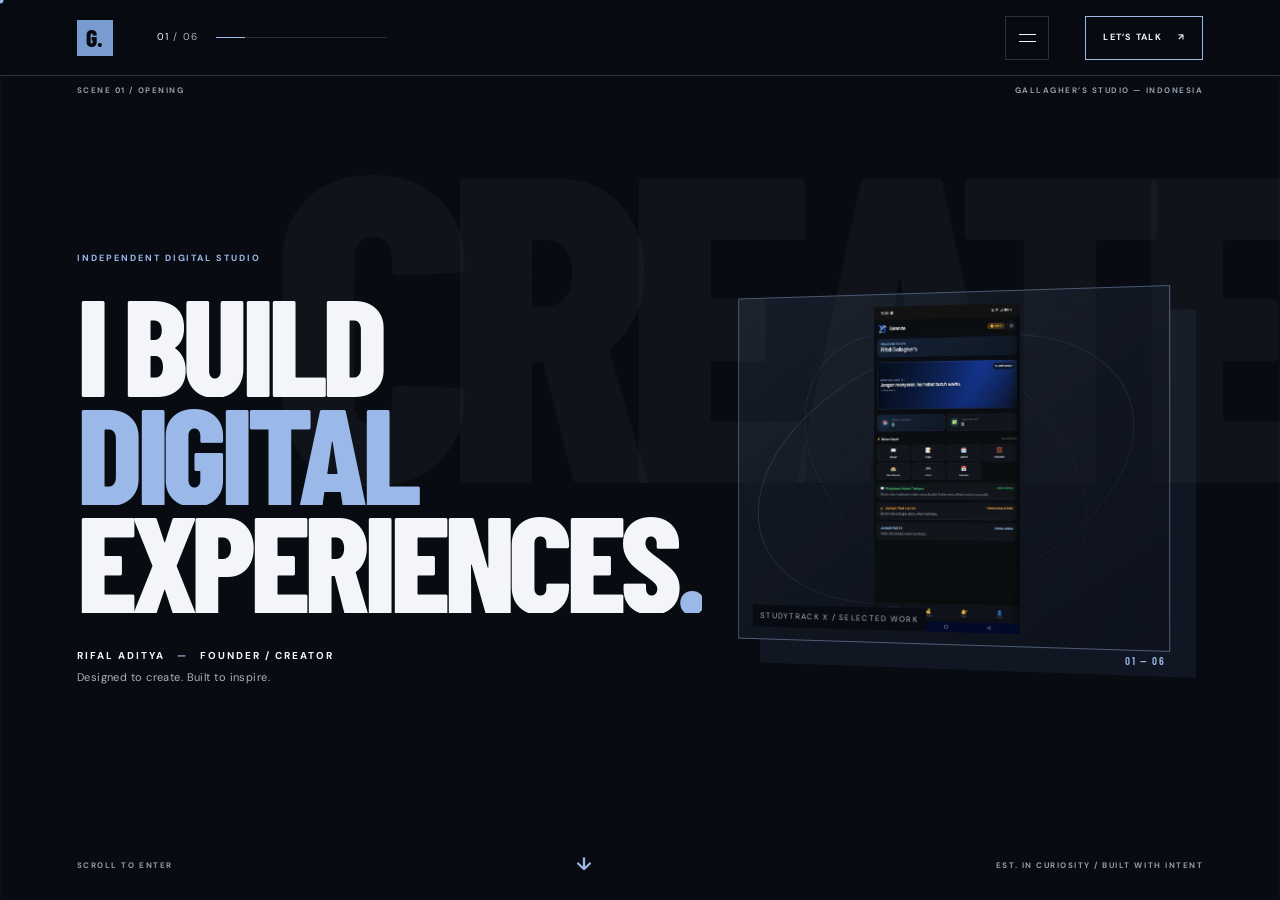
==== index.html @ 70938b60 "Bust stale browser cache for cinematic assets" ====
<!doctype html>
<html lang="en">
<head>
<meta charset="utf-8"><meta name="viewport" content="width=device-width,initial-scale=1,viewport-fit=cover"><meta name="theme-color" content="#080b12">
<title>Gallagher's Studio — A Cinematic Digital Portfolio</title>
<meta name="description" content="A cinematic portfolio by Rifal Aditya. Explore StudyTrack X, digital product design, web experiences and front-end development.">
<link rel="canonical" href="https://rifaladitya289.github.io/Gallagher-s-Studio/">
<meta property="og:type" content="website"><meta property="og:site_name" content="Gallagher's Studio"><meta property="og:title" content="Gallagher's Studio — A Cinematic Digital Portfolio"><meta property="og:description" content="A cinematic portfolio by Rifal Aditya. Explore StudyTrack X and digital experiences."><meta property="og:url" content="https://rifaladitya289.github.io/Gallagher-s-Studio/"><meta property="og:image" content="https://rifaladitya289.github.io/Gallagher-s-Studio/assets/images/stx-home-opt.jpg">
<meta name="twitter:card" content="summary_large_image"><meta name="twitter:title" content="Gallagher's Studio"><meta name="twitter:description" content="A cinematic portfolio by Rifal Aditya.">
<link rel="icon" href="assets/favicon.svg" type="image/svg+xml">
<link rel="preconnect" href="https://fonts.googleapis.com"><link rel="preconnect" href="https://fonts.gstatic.com" crossorigin>
<link href="https://fonts.googleapis.com/css2?family=Barlow+Condensed:wght@500;600;700;800&family=DM+Sans:wght@400;500;600;700&display=swap" rel="stylesheet">
<link rel="stylesheet" href="style.css?v=cinematic-20261112"><script src="script.js?v=cinematic-20261112" defer></script>
<script type="application/ld+json">{"@context":"https://schema.org","@type":"Organization","name":"Gallagher's Studio","url":"https://rifaladitya289.github.io/Gallagher-s-Studio/","founder":{"@type":"Person","name":"Rifal Aditya","address":{"@type":"PostalAddress","addressCountry":"ID"}}}</script>
</head>
<body>
<a class="skip-link" href="#scene-01">Skip cinematic intro</a>
<div class="film-loader" aria-live="polite" aria-label="Loading experience"><span class="loader-brand">G.</span><span class="loader-count" data-loader-count>00</span><span class="loader-label">PREPARING THE EXPERIENCE</span><span class="loader-track"><i data-loader-bar></i></span></div>
<header class="film-hud" aria-label="Experience controls">
<a class="hud-mark" href="#scene-01" aria-label="Gallagher's Studio — opening scene">G.</a>
<div class="hud-progress" aria-label="Scene progress"><span data-scene-count>01 <i>/ 06</i></span><span class="progress-rail"><i data-progress></i></span></div>
<button class="hud-menu" type="button" aria-expanded="false" aria-controls="scene-index" aria-label="Open scene index"><span></span><span></span></button>
<a class="hud-talk" href="#scene-06">LET’S TALK <span>↗</span></a>
</header>
<aside class="scene-index" id="scene-index" aria-hidden="true">
<div class="index-top"><span>GALLAGHER’S STUDIO / INDEX</span><button type="button" class="index-close" aria-label="Close scene index">CLOSE ×</button></div>
<nav aria-label="Scene index">
<a href="#scene-01"><span>01</span> OPENING <i>↗</i></a>
<a href="#scene-02"><span>02</span> THE WORK <i>↗</i></a>
<a href="#scene-03"><span>03</span> THE PROCESS <i>↗</i></a>
<a href="#scene-04"><span>04</span> THE PHILOSOPHY <i>↗</i></a>
<a href="#scene-05"><span>05</span> THE JOURNEY <i>↗</i></a>
<a href="#scene-06"><span>06</span> FINAL SCENE <i>↗</i></a>
</nav>
<div class="index-bottom"><a href="projects.html">PROJECT ARCHIVE ↗</a><a href="about.html">ABOUT THE CREATOR ↗</a><a href="services.html">SERVICES ↗</a><a href="studytrack.html">STUDYTRACK CASE STUDY ↗</a></div>
</aside>
<main id="main" class="cinema">
<section class="scene scene-opening is-active" id="scene-01" data-scene="01" aria-labelledby="opening-title">
<div class="scene-backdrop-word" aria-hidden="true">CREATE</div>
<div class="scene-meta"><span>SCENE 01 / OPENING</span><span>GALLAGHER’S STUDIO — INDONESIA</span></div>
<div class="opening-layout">
<div class="opening-copy">
<p class="scene-kicker" data-reveal>INDEPENDENT DIGITAL STUDIO</p>
<h1 class="film-title" id="opening-title"><span>I BUILD</span><span class="accent-line">DIGITAL</span><span>EXPERIENCES<span class="title-period">.</span></span></h1>
<p class="opening-subtitle" data-reveal>RIFAL ADITYA <i>—</i> FOUNDER / CREATOR</p>
<p class="opening-tagline" data-reveal>Designed to create. Built to inspire.</p>
</div>
<div class="opening-object" data-tilt>
<div class="object-orbit orbit-one"></div><div class="object-orbit orbit-two"></div>
<div class="object-frame"><img src="assets/images/stx-home-opt.jpg" alt="StudyTrack X dashboard interface preview" fetchpriority="high" width="1200" height="800"><span class="object-caption">STUDYTRACK X / SELECTED WORK</span></div>
<span class="object-index">01 — 06</span>
</div>
</div>
<div class="scene-bottom"><span>SCROLL TO ENTER</span><span class="scroll-cue">↓</span><span>EST. IN CURIOSITY / BUILT WITH INTENT</span></div>
</section>
<section class="scene scene-work" id="scene-02" data-scene="02" aria-labelledby="work-title">
<div class="poster-backdrop" aria-hidden="true">STX</div>
<div class="scene-meta"><span>SCENE 02 / THE WORK</span><span>FEATURED PROJECT / 001</span></div>
<div class="poster-layout">
<div class="poster-copy">
<p class="scene-kicker">A DIGITAL PRODUCT BY RIFAL ADITYA</p>
<h2 class="poster-title display" id="work-title">STUDYTRACK<span>X.</span></h2>
<div class="poster-details"><span>PROJECT FILE / 2026</span><span>EDTECH</span><span>WEB APP</span><span>STUDENT TOOLS</span></div>
<p class="poster-description">A student-focused web platform that brings learning tools and everyday school activities into one place.</p>
<a class="poster-cta magnetic" href="https://rifaladitya289.github.io/studytrack.v26.00/" target="_blank" rel="noopener noreferrer" data-cursor="VIEW">WATCH THE LIVE PROJECT <span>↗</span></a>
<a class="poster-secondary" href="studytrack.html">READ THE CASE STUDY ↗</a>
</div>
<div class="poster-art" data-tilt>
<div class="poster-orbit"></div><img src="assets/images/stx-profile-opt.jpg" alt="StudyTrack X student profile interface" loading="lazy" width="1200" height="800"><img class="poster-art-inset" src="assets/images/stx-wallet-opt.jpg" alt="StudyTrack X Student Wallet interface" loading="lazy" width="1200" height="800"><span class="poster-stamp">ONE<br>REAL<br>PRODUCT</span>
</div>
</div>
<div class="scene-bottom"><span>01 / SELECTED WORK</span><span>MORE WORK COMING WHEN IT’S READY</span></div>
</section>
<section class="scene scene-process" id="scene-03" data-scene="03" aria-labelledby="process-title">
<div class="scene-meta"><span>SCENE 03 / THE PROCESS</span><span>FROM IDEA TO LIVE</span></div>
<div class="process-heading"><p class="scene-kicker">A SIMPLE CREATIVE SEQUENCE</p><h2 class="display" id="process-title">FROM THOUGHT<span>TO THING.</span></h2><p>Five connected stages. One clear intention: make the useful feel effortless.</p></div>
<div class="filmstrip-wrap">
<div class="filmstrip" data-filmstrip data-cursor="DRAG" tabindex="0" aria-label="Horizontally scrollable creative process">
<article class="film-frame"><span class="frame-number">01 / THE SPARK</span><div class="frame-visual idea-visual"><span>?</span><i></i></div><h3>IDEA</h3><p>Find the problem worth solving.</p></article>
<article class="film-frame"><span class="frame-number">02 / FIRST FORM</span><div class="frame-visual sketch-visual"><span></span><span></span><span></span></div><h3>SKETCH</h3><p>Give the idea a clear structure.</p></article>
<article class="film-frame"><span class="frame-number">03 / THE FEEL</span><div class="frame-visual design-visual"><i></i><i></i><i></i></div><h3>DESIGN</h3><p>Shape the experience and its details.</p></article>
<article class="film-frame"><span class="frame-number">04 / THE BUILD</span><div class="frame-visual code-visual"><span>&lt;/&gt;</span><i></i><i></i></div><h3>CODE</h3><p>Turn the design into an interaction.</p></article>
<article class="film-frame"><span class="frame-number">05 / RELEASE</span><div class="frame-visual live-visual"><span>LIVE</span><i></i></div><h3>LIVE</h3><p>Publish, review and keep improving.</p></article>
</div>
</div>
<div class="scene-bottom"><span>DRAG / SWIPE TO EXPLORE</span><span>IDEA → SKETCH → DESIGN → CODE → LIVE</span></div>
</section>
<section class="scene scene-philosophy" id="scene-04" data-scene="04" aria-labelledby="philosophy-title">
<div class="scene-meta"><span>SCENE 04 / THE PHILOSOPHY</span><span>WHAT I BRING TO THE TABLE</span></div>
<div class="philosophy-layout">
<div class="philosophy-statement"><p class="scene-kicker">THE STUDIO PRINCIPLE</p><h2 class="display" id="philosophy-title">LESS NOISE.<br><span>MORE</span><br>MEANING<span class="title-period">.</span></h2><p class="philosophy-quote">“Designed to create. Built to inspire.”</p></div>
<div class="service-console"><p class="scene-kicker">SERVICES / SELECT A DISCIPLINE</p>
<a class="service-line" href="services.html"><span>01</span><strong>DASHBOARD & WEB APP DESIGN</strong><i>UI / UX ↗</i></a>
<a class="service-line" href="services.html"><span>02</span><strong>RESPONSIVE WEBSITE DESIGN</strong><i>WEB ↗</i></a>
<a class="service-line" href="services.html"><span>03</span><strong>FRONT-END DEVELOPMENT</strong><i>HTML / CSS / JS ↗</i></a>
<a class="service-all" href="services.html">EXPLORE SERVICE DETAILS ↗</a>
</div>
</div>
<div class="scene-bottom"><span>CLARITY IS A FEATURE</span><span>FUNCTION FIRST / FEELING ALWAYS</span></div>
</section>
<section class="scene scene-journey" id="scene-05" data-scene="05" aria-labelledby="journey-title">
<div class="scene-meta"><span>SCENE 05 / THE JOURNEY</span><span>ROLLING CREDITS</span></div>
<div class="credits-layout">
<div class="credits-intro"><p class="scene-kicker">A WORK IN PROGRESS</p><h2 class="display" id="journey-title">THE<br><span>JOURNEY.</span></h2><p>Not a list of claims. Just the work, the direction, and what’s real today.</p><a href="about.html" class="credits-link">MEET THE CREATOR ↗</a></div>
<div class="credits-roll">
<div class="credit-entry"><span>01 / THE CREATOR</span><strong>RIFAL ADITYA</strong><p>Founder and creator of Gallagher’s Studio.</p></div>
<div class="credit-entry"><span>02 / THE STUDIO</span><strong>GALLAGHER’S STUDIO</strong><p>Independent digital studio based in Indonesia.</p></div>
<div class="credit-entry"><span>03 / THE FIRST PUBLIC CASE</span><strong>STUDYTRACK X</strong><p>A student-focused web platform, published as a live project.</p></div>
<div class="credit-entry"><span>04 / THE TOOLKIT</span><strong>HTML / CSS / JAVASCRIPT</strong><p>Browser-native technologies documented in the StudyTrack X project.</p></div>
<div class="credit-entry credit-next"><span>05 / NEXT CHAPTER</span><strong>MORE WORK IN PROGRESS</strong><p>New projects will appear when they’re ready to be shared.</p></div>
</div>
</div>
<div class="scene-bottom"><span>NO INVENTED MILESTONES</span><span>THE STORY IS STILL BEING WRITTEN</span></div>
</section>
<section class="scene scene-contact" id="scene-06" data-scene="06" aria-labelledby="contact-title">
<div class="scene-meta"><span>SCENE 06 / FINAL SCENE</span><span>END CREDITS / BEGIN SOMETHING</span></div>
<div class="contact-scene-layout">
<div class="contact-scene-copy"><p class="scene-kicker">THE NEXT FRAME IS YOURS</p><h2 class="display" id="contact-title">LET’S MAKE<br><span>IT MATTER.</span></h2><p>Have a website, dashboard or digital product in mind? Tell me what you want to make.</p><a class="contact-email" data-email-user="rifaladitya812" data-email-domain="gmail.com" href="#scene-06">REVEAL EMAIL ADDRESS ↗</a><p class="contact-signoff">RIFAL ADITYA <i>—</i> GALLAGHER’S STUDIO</p></div>
<form class="contact-form booking-console" data-contact-form data-endpoint="https://formspree.io/f/YOUR_FORM_ID">
<div class="console-head"><span>PROJECT INQUIRY / 001</span><span>SECURE BRIEF</span></div>
<div class="field"><label for="name">YOUR NAME *</label><input id="name" name="name" autocomplete="name" required maxlength="100" placeholder="Name"></div>
<div class="field"><label for="email">EMAIL ADDRESS *</label><input id="email" name="email" type="email" autocomplete="email" required maxlength="160" placeholder="you@example.com"></div>
<div class="field"><label for="type">PROJECT TYPE *</label><select id="type" name="project_type" required><option value="">Select project type</option><option>Dashboard / web app</option><option>Website design</option><option>Front-end development</option><option>Other</option></select></div>
<div class="console-row"><div class="field"><label for="budget">BUDGET</label><select id="budget" name="budget"><option value="">To discuss</option><option>Not sure yet</option></select></div><div class="field"><label for="timeline">TIMELINE</label><select id="timeline" name="timeline"><option value="">Flexible</option><option>Within 2–4 weeks</option><option>Within 1–2 months</option><option>More than 2 months</option></select></div></div>
<div class="field"><label for="message">THE IDEA *</label><textarea id="message" name="message" required minlength="20" maxlength="4000" placeholder="What are you trying to build?"></textarea></div>
<button class="console-submit magnetic" type="submit" disabled>SEND PROJECT BRIEF <span>↗</span></button><p class="form-status" data-form-status aria-live="polite">Form setup pending — email is available as an alternative.</p>
</form>
</div>
<div class="scene-bottom"><span>THANK YOU FOR WATCHING</span><a href="#scene-01">REPLAY FROM THE BEGINNING ↑</a></div>
</section>
</main>
<div class="cursor-system" aria-hidden="true"><span class="cursor-core"></span><span class="cursor-label"></span></div>
</body></html>
---- style.css ----
/* Gallagher's Studio — responsive editorial system
   Palette is retained from the existing brand CSS. */
:root{
 --bg:#080b12;--panel:#0d121c;--panel-2:#111a28;--text:#f3f5f8;
 --muted:#aab4c3;--muted-2:#929dad;--accent:#789bd0;--accent-strong:#9bb9e8;
 --line:rgba(207,220,242,.16);--display:"Barlow Condensed",sans-serif;--body:"DM Sans",sans-serif;
 --max:1440px;--gutter:clamp(22px,6vw,92px)
}
*{box-sizing:border-box}
html{scroll-behavior:smooth;scroll-padding-top:90px;background:var(--bg)}
body{margin:0;background:var(--bg);color:var(--text);font-family:var(--body);font-size:15px;line-height:1.65}
body,button,input,select,textarea{font-family:var(--body)}
img{display:block;max-width:100%;height:auto}
a{color:inherit;text-decoration:none}
button,input,select,textarea{font:inherit}
button,a,input,select,textarea{touch-action:manipulation}
a:focus-visible,button:focus-visible,input:focus-visible,select:focus-visible,textarea:focus-visible{outline:3px solid var(--accent-strong);outline-offset:4px}
::selection{background:var(--accent-strong);color:var(--bg)}
.skip-link{position:fixed;top:10px;left:10px;z-index:1000;padding:12px 16px;background:var(--accent-strong);color:var(--bg);transform:translateY(-160%)}
.skip-link:focus{transform:translateY(0)}
.container{width:min(100% - 2*var(--gutter),var(--max));margin-inline:auto}
.site-header{height:76px;position:sticky;top:0;z-index:50;display:flex;align-items:center;justify-content:space-between;padding-inline:var(--gutter);border-bottom:1px solid var(--line);background:rgba(8,11,18,.88);backdrop-filter:blur(18px)}
.brand{display:inline-flex;align-items:center;gap:11px;font-size:10px;font-weight:700;letter-spacing:.19em}
.brand-mark{width:38px;height:38px;display:grid;place-items:center;background:var(--accent);color:var(--bg);font:700 23px var(--display)}
.brand small{display:block;color:var(--muted-2);font-size:8px;letter-spacing:.3em}
.nav-wrap{display:flex;align-items:center;gap:clamp(14px,2.5vw,34px)}
.primary-nav{display:flex;align-items:center;gap:clamp(13px,2.2vw,30px)}
.primary-nav a,.nav-cta{font-size:10px;font-weight:700;letter-spacing:.12em;text-transform:uppercase;color:#c6cfdb;transition:color .22s}
.primary-nav a:hover{color:var(--accent-strong)}
.nav-cta,.button{min-height:46px;display:inline-flex;align-items:center;justify-content:center;gap:12px;padding:0 18px;border:1px solid var(--accent-strong);background:var(--accent-strong);color:var(--bg);font-size:10px;font-weight:700;letter-spacing:.1em;text-transform:uppercase;transition:transform .25s,background .25s,color .25s}
.nav-cta:hover,.button:hover{transform:translateY(-2px);background:var(--accent);border-color:var(--accent)}
.button-outline{background:transparent;color:var(--text);border-color:rgba(155,185,232,.65)}
.button-outline:hover{background:rgba(120,155,208,.12);color:var(--text)}
.menu-toggle{display:none;width:44px;height:44px;border:1px solid var(--line);background:transparent;color:var(--text);font-size:20px}
.eyebrow{margin:0 0 20px;color:var(--accent-strong);font-size:9px;font-weight:700;letter-spacing:.22em;text-transform:uppercase}
.display{font-family:var(--display);font-weight:700;text-transform:uppercase;letter-spacing:-.035em;line-height:.9}
.hero{position:relative;min-height:min(820px,calc(100svh - 76px));display:grid;grid-template-columns:1.1fr .9fr;align-items:center;gap:3vw;padding:100px var(--gutter) 70px;overflow:hidden;background:radial-gradient(ellipse at 78% 42%,rgba(120,155,208,.14),transparent 34%),var(--bg)}
.hero:before{content:"STUDIO";position:absolute;right:-.04em;top:4%;font:700 clamp(180px,29vw,430px)/.8 var(--display);letter-spacing:-.07em;color:rgba(243,245,248,.025);pointer-events:none}
.hero-copy,.hero-visual{position:relative;z-index:1}
.hero h1{max-width:850px;margin:0 0 30px;font-size:clamp(76px,11.5vw,166px)}
.hero h1 span,.headline span{display:block;color:var(--accent-strong)}
.hero-lead{max-width:540px;margin:0 0 28px;color:#c1cad6;font-size:clamp(14px,1.25vw,17px);line-height:1.8}
.hero-actions{display:flex;flex-wrap:wrap;gap:12px}
.hero-visual{align-self:stretch;min-height:420px;display:grid;place-items:center}
.hero-visual:before,.hero-visual:after{content:"";position:absolute;width:min(85%,520px);aspect-ratio:1;border:1px solid rgba(155,185,232,.25);border-radius:50%}
.hero-visual:after{width:65%;border-style:dashed;transform:rotate(-24deg)}
.hero-visual img{position:relative;z-index:2;width:min(100%,600px);max-height:500px;object-fit:contain;filter:drop-shadow(0 25px 55px rgba(0,0,0,.45))}
.hero-placeholder{position:relative;z-index:2;width:min(86%,480px);aspect-ratio:1.2;display:grid;place-items:center;border:1px solid rgba(155,185,232,.42);background:linear-gradient(145deg,rgba(120,155,208,.18),rgba(13,18,28,.78));box-shadow:0 35px 90px rgba(0,0,0,.35)}
.hero-placeholder strong{font:700 clamp(100px,17vw,220px)/.8 var(--display);color:var(--accent-strong)}
.hero-placeholder small{position:absolute;bottom:20px;left:22px;color:#c1cad6;font-size:8px;letter-spacing:.2em}
.hero-note{position:absolute;right:0;bottom:8%;color:var(--muted-2);font-size:8px;letter-spacing:.18em;writing-mode:vertical-rl}
.section{padding:clamp(82px,10vw,150px) var(--gutter);border-top:1px solid var(--line)}
.section-head{display:flex;justify-content:space-between;align-items:end;gap:30px;margin-bottom:58px}
.headline{margin:0;font-size:clamp(66px,9vw,132px)}
.section-intro{max-width:340px;margin:0;color:var(--muted);font-size:13px;line-height:1.9}
.project-feature{display:grid;grid-template-columns:1.35fr .65fr;gap:clamp(24px,4vw,60px);align-items:stretch}
.project-image{position:relative;min-height:380px;overflow:hidden;background:var(--panel)}
.project-image img{width:100%;height:100%;min-height:380px;object-fit:cover;transition:transform .5s}
.project-image:hover img{transform:scale(1.035)}
.project-image:after{content:"";position:absolute;inset:45% 0 0;background:linear-gradient(transparent,rgba(8,11,18,.8));pointer-events:none}
.project-image-label{position:absolute;z-index:2;left:22px;top:20px;font-size:9px;letter-spacing:.17em}
.project-info{display:flex;flex-direction:column;justify-content:space-between;padding:18px 0}
.project-info h3{margin:16px 0;font-size:clamp(48px,6vw,82px)}
.project-info p{color:var(--muted);font-size:13px;line-height:1.9}
.tag-list{display:flex;flex-wrap:wrap;gap:8px;margin:22px 0}
.tag{padding:7px 10px;border:1px solid var(--line);color:#c6cfdb;font-size:8px;letter-spacing:.1em}
.text-link{display:inline-flex;align-items:center;gap:12px;width:max-content;color:var(--accent-strong);font-size:10px;font-weight:700;letter-spacing:.12em;text-transform:uppercase;border-bottom:1px solid var(--accent);padding-bottom:8px}
.numbered-list{border-top:1px solid var(--line)}
.numbered-row{min-height:90px;display:grid;grid-template-columns:60px 1fr auto;align-items:center;gap:20px;border-bottom:1px solid var(--line);transition:padding .25s,background .25s}
.numbered-row:hover{padding-inline:14px;background:rgba(120,155,208,.06)}
.numbered-row .number{color:var(--accent-strong);font-size:10px}
.numbered-row h3{margin:0;font:600 clamp(25px,3vw,42px) var(--display);text-transform:uppercase}
.numbered-row .row-meta{color:var(--muted-2);font-size:9px;letter-spacing:.13em;text-transform:uppercase}
.highlight-card{display:grid;grid-template-columns:1fr 1fr;gap:35px;align-items:center;padding:clamp(32px,6vw,78px);background:var(--accent);color:var(--bg)}
.highlight-card .eyebrow{color:#17263b}
.highlight-card blockquote{margin:0;font:italic 500 clamp(30px,4vw,55px)/1.12 Georgia,serif}
.highlight-card p{margin:0;color:#1c2c42;font-size:12px;line-height:1.9}
.person-grid{display:grid;grid-template-columns:.7fr 1.3fr;gap:clamp(30px,6vw,90px);align-items:start}
.person-photo{min-height:370px;display:grid;place-items:center;border:1px dashed rgba(155,185,232,.5);background:var(--panel);color:var(--muted);text-align:center;padding:20px}
.person-photo img{width:100%;height:100%;object-fit:cover}
.person-copy h2{margin:0 0 20px;font-size:clamp(44px,6vw,76px)}
.person-copy p,.body-copy{color:var(--muted);font-size:13px;line-height:2}
.skill-list{display:flex;flex-wrap:wrap;gap:8px;margin-top:22px}
.skill-list span{padding:8px 11px;border:1px solid var(--line);font-size:9px;color:#c6cfdb}
.teaser{margin-top:40px;padding:25px;border:1px solid var(--line);background:var(--panel)}
.teaser h3{margin:0 0 8px;font:600 30px var(--display);text-transform:uppercase}
.teaser p{margin:0;color:var(--muted);font-size:12px}
.service-grid{display:grid;grid-template-columns:repeat(3,1fr);gap:14px}
.service-card{padding:26px;border:1px solid var(--line);background:var(--panel)}
.service-card h3{font:600 32px var(--display);text-transform:uppercase;margin:14px 0}
.service-card p,.service-card li{color:var(--muted);font-size:12px;line-height:1.85}
.service-card ul{padding-left:18px}
.process{display:grid;grid-template-columns:repeat(4,1fr);gap:0;border-block:1px solid var(--line)}
.process-step{padding:24px 18px;border-right:1px solid var(--line)}
.process-step:last-child{border:0}
.process-step b{color:var(--accent-strong);font-size:10px}
.process-step h3{font:600 28px var(--display);text-transform:uppercase;margin:10px 0}
.process-step p{color:var(--muted);font-size:11px}
.faq-list details{border-bottom:1px solid var(--line);padding:20px 0}
.faq-list summary{cursor:pointer;font-weight:600}
.faq-list details p{max-width:760px;color:var(--muted);font-size:12px;line-height:1.9}
.contact-layout{display:grid;grid-template-columns:1.1fr .9fr;gap:50px}
.contact-form{display:grid;grid-template-columns:1fr 1fr;gap:16px}
.field{display:flex;flex-direction:column;gap:7px}
.field-full{grid-column:1/-1}
.field label{color:#d5dce6;font-size:10px;font-weight:700;letter-spacing:.08em}
.field input,.field select,.field textarea{width:100%;min-height:48px;padding:12px 13px;border:1px solid rgba(207,220,242,.25);border-radius:0;background:var(--panel);color:var(--text)}
.field textarea{min-height:140px;resize:vertical}
.field input::placeholder,.field textarea::placeholder{color:#8e9bad}
.form-status{grid-column:1/-1;min-height:24px;color:var(--accent-strong);font-size:12px}
.contact-aside{padding:30px;background:var(--panel);border:1px solid var(--line);align-self:start}
.contact-aside h3{font:700 clamp(38px,5vw,65px)/.9 var(--display);text-transform:uppercase;margin:15px 0}
.contact-aside p{color:var(--muted);font-size:12px;line-height:1.9}
.email-fallback{color:var(--accent-strong);overflow-wrap:anywhere}
.footer{display:flex;justify-content:space-between;gap:20px;align-items:center;padding:30px var(--gutter);border-top:1px solid var(--line);color:var(--muted-2);font-size:9px}
.footer-links{display:flex;gap:18px}
.case-hero{padding:100px var(--gutter) 70px;background:radial-gradient(ellipse at 80% 35%,rgba(120,155,208,.14),transparent 36%)}
.case-hero h1{font-size:clamp(80px,12vw,160px);margin:0 0 25px}
.case-hero .lead{max-width:680px;color:#c1cad6;font-size:15px;line-height:1.9}
.case-image{margin-top:45px;background:var(--panel)}
.case-image img{width:100%;height:auto;max-height:700px;object-fit:cover}
.case-grid{display:grid;grid-template-columns:repeat(2,1fr);gap:35px}
.case-block{padding:25px 0;border-top:1px solid var(--line)}
.case-block h2{font:600 34px var(--display);text-transform:uppercase;margin:0 0 12px}
.case-block p,.case-block li{color:var(--muted);font-size:12px;line-height:1.9}
.screenshot-grid{display:grid;grid-template-columns:repeat(2,1fr);gap:18px}
.screenshot-grid figure{margin:0;background:var(--panel)}
.screenshot-grid img{width:100%;aspect-ratio:16/10;object-fit:cover}
.screenshot-grid figcaption{padding:12px;color:var(--muted);font-size:10px}
.reveal{opacity:0;transform:translateY(22px);transition:opacity .55s ease,transform .55s ease}
.reveal.is-visible{opacity:1;transform:translateY(0)}
.reveal-stagger>*{transition-delay:calc(var(--i,0)*80ms)}
.cursor-dot,.cursor-trail{display:none}
.not-found{text-align:center;padding:18vh 20px}
.not-found h1{font-size:clamp(100px,20vw,220px);margin:0}
@media(max-width:900px){.hero{grid-template-columns:1fr .8fr}.hero h1{font-size:clamp(76px,12vw,120px)}.project-feature,.person-grid,.contact-layout{grid-template-columns:1fr}.service-grid{grid-template-columns:1fr 1fr}.section-head{align-items:start;flex-direction:column}.hero-visual{min-height:320px}.hero-note{display:none}}
@media(max-width:680px){
 .site-header{height:66px}.menu-toggle{display:grid;place-items:center}.nav-wrap{position:relative}.primary-nav{display:none;position:absolute;top:56px;right:0;width:min(86vw,320px);padding:18px;background:#0d121c;border:1px solid var(--line);align-items:stretch;flex-direction:column;gap:0}.primary-nav.is-open{display:flex}.primary-nav a{min-height:48px;display:flex;align-items:center}.nav-cta{display:none}
 .hero{min-height:0;grid-template-columns:1fr;padding-top:80px;padding-bottom:50px}.hero:before{top:10%;font-size:52vw}.hero h1{font-size:clamp(74px,18vw,120px)}.hero-visual{min-height:280px}.hero-placeholder{width:80%}
 .section-head{margin-bottom:35px}.headline{font-size:clamp(65px,16vw,100px)}.project-feature{gap:22px}.project-image,.project-image img{min-height:250px}.numbered-row{grid-template-columns:32px 1fr;gap:12px;padding:18px 0}.numbered-row .row-meta{grid-column:2}
 .highlight-card{grid-template-columns:1fr}.service-grid,.process,.case-grid,.screenshot-grid{grid-template-columns:1fr}.process-step{border-right:0;border-bottom:1px solid var(--line)}.contact-form{grid-template-columns:1fr}.field-full{grid-column:auto}.footer{align-items:flex-start;flex-direction:column}.case-hero{padding-top:75px}.case-hero h1{font-size:clamp(76px,18vw,120px)}
}
@media(hover:none),(pointer:coarse){.cursor-dot,.cursor-trail{display:none!important}}
@media(prefers-reduced-motion:reduce){html{scroll-behavior:auto}.reveal{opacity:1;transform:none;transition:none}*,*:before,*:after{animation-duration:.01ms!important;animation-iteration-count:1!important;transition-duration:.01ms!important}}

.hero-product{overflow:hidden;padding:12px}
.hero-product img{position:relative;z-index:2;width:100%;height:100%;max-height:440px;object-fit:contain;filter:drop-shadow(0 20px 35px rgba(0,0,0,.4))}
.hero-product small{z-index:3;background:rgba(8,11,18,.78);padding:5px 8px}
.cursor-dot,.cursor-trail{display:block}
@media(hover:none),(pointer:coarse){.cursor-dot,.cursor-trail{display:none!important}}


/* Motion and interaction refinement */
:root{
 --line:rgba(207,220,242,.18);
 --accent-wash:rgba(120,155,208,.10);
 --accent-ring:rgba(155,185,232,.34);
 --shadow-deep:rgba(0,0,0,.42);
 --header-glass:rgba(8,11,18,.90);
}
.site-header{background:var(--header-glass)}
.primary-nav a{min-height:44px;display:inline-flex;align-items:center}
.numbered-row:before{content:"";width:2px;height:0;background:var(--accent-strong);position:absolute;left:0;top:0;transition:height .25s ease}
.numbered-row{position:relative}
.numbered-row:hover:before,.numbered-row:focus-within:before{height:100%}
.project-image{isolation:isolate}
.project-image:before{content:"VIEW CASE STUDY ↗";position:absolute;z-index:3;right:20px;bottom:20px;padding:10px 13px;background:var(--accent-strong);color:var(--bg);font-size:9px;font-weight:700;letter-spacing:.12em;opacity:0;transform:translateY(8px);transition:opacity .25s ease,transform .25s ease}
.project-image:hover:before,.project-image:focus-visible:before{opacity:1;transform:translateY(0)}
.project-image img,.hero-product img,.case-image img,.screenshot-grid img{will-change:transform}
.display span{will-change:transform,opacity}
body.page-enter{animation:pageEnter .42s ease both}
body.page-leave{opacity:0;transform:translateY(8px);transition:opacity .22s ease,transform .22s ease}
@keyframes pageEnter{from{opacity:0;transform:translateY(8px)}to{opacity:1;transform:translateY(0)}}
@media(hover:hover) and (pointer:fine){
 .button,.nav-cta,.text-link,.primary-nav a{transition:color .24s ease,background .24s ease,border-color .24s ease,transform .24s ease}
 .project-image:hover img{transform:scale(1.045)}
}
@media(max-width:680px){
 .project-image:before{opacity:1;transform:none;font-size:8px}
 .hero-product img{transform:none!important}
}
@media(prefers-reduced-motion:reduce){
 body.page-enter,body.page-leave{animation:none;transition:none}
 .project-image:before{display:none}
}


/* =========================================================
   CINEMATIC EXPERIENCE — six scenes, original brand palette
   ========================================================= */
:root{
 --film-ink:var(--bg);
 --film-paper:var(--text);
 --film-blue:var(--accent-strong);
 --film-muted:var(--muted);
 --film-rule:var(--line);
 --film-glass:color-mix(in srgb,var(--bg) 88%,transparent);
 --film-soft:color-mix(in srgb,var(--accent) 12%,transparent);
 --film-grain:color-mix(in srgb,var(--text) 3%,transparent);
 --film-ease:cubic-bezier(.2,.72,.18,1);
}
html:has(.cinema){height:100%;scroll-behavior:smooth;scroll-snap-type:y mandatory;scroll-padding:0}
html:has(.cinema) body{height:100%;overflow:hidden}
body.cinema-loading .film-loader{display:flex}
.film-loader{position:fixed;inset:0;z-index:2000;display:none;flex-direction:column;align-items:center;justify-content:center;gap:14px;background:var(--bg);color:var(--text)}
.loader-brand{font:800 clamp(72px,12vw,130px)/.8 var(--display);color:var(--accent-strong)}
.loader-count{font:600 clamp(32px,5vw,56px)/1 var(--display);letter-spacing:.06em;font-variant-numeric:tabular-nums}
.loader-label{font-size:9px;letter-spacing:.22em;color:var(--muted)}
.loader-track{width:min(180px,45vw);height:1px;background:var(--line);overflow:hidden}
.loader-track i{display:block;width:0;height:100%;background:var(--accent-strong);transform-origin:left}
.film-hud{position:fixed;z-index:120;top:0;left:0;right:0;height:76px;padding:env(safe-area-inset-top) var(--gutter) 0;display:grid;grid-template-columns:48px 1fr 48px auto;align-items:center;gap:clamp(14px,2.5vw,34px);background:var(--film-glass);border-bottom:1px solid var(--film-rule);backdrop-filter:blur(18px)}
.hud-mark{width:36px;height:36px;display:grid;place-items:center;background:var(--accent);color:var(--bg);font:800 24px/.9 var(--display)}
.hud-progress{display:flex;align-items:center;gap:18px;max-width:230px;color:var(--text);font-size:10px;letter-spacing:.12em;font-variant-numeric:tabular-nums}
.hud-progress>span:first-child{white-space:nowrap}
.hud-progress i{font-style:normal;color:var(--muted)}
.progress-rail{height:1px;flex:1;min-width:60px;background:var(--line);overflow:hidden}
.progress-rail i{display:block;width:16.666%;height:100%;background:var(--accent-strong);transform-origin:left;transition:width .45s var(--film-ease)}
.hud-menu{width:44px;height:44px;display:grid;align-content:center;justify-items:center;gap:6px;border:1px solid var(--line);background:transparent;color:var(--text);cursor:pointer}
.hud-menu span{width:17px;height:1px;background:var(--text);transition:transform .25s var(--film-ease)}
.hud-menu[aria-expanded=true] span:first-child{transform:translateY(3.5px) rotate(45deg)}
.hud-menu[aria-expanded=true] span:last-child{transform:translateY(-3.5px) rotate(-45deg)}
.hud-talk{min-height:44px;display:inline-flex;align-items:center;gap:16px;padding:0 17px;border:1px solid var(--accent-strong);color:var(--text);font-size:9px;font-weight:700;letter-spacing:.14em;white-space:nowrap;transition:background .25s,color .25s,transform .25s}
.hud-talk:hover{background:var(--accent-strong);color:var(--bg);transform:translateY(-2px)}
.detail-hud{grid-template-columns:48px 1fr 48px auto}
.detail-hud-label{display:flex;gap:10px;align-items:center;color:var(--muted);font-size:9px;letter-spacing:.16em}
.detail-hud-label i{font-style:normal;color:var(--accent-strong)}
.scene-index{position:fixed;z-index:110;inset:0;display:flex;flex-direction:column;justify-content:center;padding:clamp(90px,12vh,140px) var(--gutter) 40px;background:var(--bg);opacity:0;visibility:hidden;clip-path:inset(0 0 100% 0);transition:clip-path .65s var(--film-ease),opacity .3s,visibility .65s}
.scene-index.is-open{opacity:1;visibility:visible;clip-path:inset(0 0 0 0)}
.index-top,.index-bottom{display:flex;justify-content:space-between;align-items:center;gap:20px;color:var(--muted);font-size:9px;letter-spacing:.17em}
.index-close{min-height:44px;padding:0 14px;border:1px solid var(--line);background:transparent;color:var(--text);font-size:9px;letter-spacing:.12em;cursor:pointer}
.scene-index nav{display:grid;margin:auto 0}
.scene-index nav a{display:grid;grid-template-columns:56px 1fr auto;align-items:center;min-height:clamp(58px,10vh,100px);border-bottom:1px solid var(--line);font:700 clamp(30px,6vw,76px)/.9 var(--display);letter-spacing:-.02em;transition:padding .25s,color .25s}
.scene-index nav a:first-child{border-top:1px solid var(--line)}
.scene-index nav a span{font:500 10px var(--body);color:var(--accent-strong);letter-spacing:.12em}
.scene-index nav a i{font:400 18px var(--body);color:var(--accent-strong);font-style:normal}
.scene-index nav a:hover{padding-left:15px;color:var(--accent-strong)}
.index-bottom{justify-content:flex-start;flex-wrap:wrap;gap:clamp(14px,3vw,34px)}
.index-bottom a:hover{color:var(--accent-strong)}
.cinema{height:100%;overflow-y:auto;overflow-x:hidden;overscroll-behavior-y:contain;scroll-snap-type:y mandatory;scrollbar-width:none}
.cinema::-webkit-scrollbar{display:none}
.scene{position:relative;isolation:isolate;min-height:100dvh;height:100dvh;overflow:hidden;scroll-snap-align:start;scroll-snap-stop:always;padding:100px var(--gutter) 62px;display:flex;flex-direction:column;justify-content:center;background:var(--bg);border:0}
.scene:before{content:"";position:absolute;z-index:-1;inset:0;pointer-events:none;opacity:.55;background-image:radial-gradient(var(--film-grain) .65px,transparent .65px);background-size:4px 4px;mix-blend-mode:screen}
.scene:after{content:"";position:absolute;z-index:5;inset:0;pointer-events:none;border:1px solid color-mix(in srgb,var(--line) 45%,transparent);opacity:.3}
.scene-meta,.scene-bottom{position:absolute;left:var(--gutter);right:var(--gutter);display:flex;justify-content:space-between;gap:16px;color:var(--muted-2);font-size:8px;font-weight:700;letter-spacing:.19em;text-transform:uppercase}
.scene-meta{top:calc(84px + env(safe-area-inset-top))}
.scene-bottom{bottom:calc(20px + env(safe-area-inset-bottom));align-items:center}
.scene-kicker{margin:0 0 22px;color:var(--accent-strong);font-size:9px;font-weight:700;letter-spacing:.22em}
.scroll-cue{color:var(--accent-strong);font-size:18px;animation:cueFloat 1.8s ease-in-out infinite}
@keyframes cueFloat{50%{transform:translateY(6px)}}
.scene-backdrop-word{position:absolute;z-index:-1;right:-.04em;top:17%;font:800 clamp(190px,34vw,540px)/.72 var(--display);letter-spacing:-.07em;color:color-mix(in srgb,var(--text) 3%,transparent);pointer-events:none}
.opening-layout{display:grid;grid-template-columns:1.08fr .92fr;align-items:center;gap:2vw;width:100%;max-width:1600px;margin:auto}
.opening-copy{position:relative;z-index:2}
.film-title{margin:0;font:800 clamp(68px,10.7vw,164px)/.79 var(--display);letter-spacing:-.045em;text-transform:uppercase}
.film-title>span{display:block;overflow:hidden;animation:lineRise .85s var(--film-ease) both}
.film-title>span:nth-child(2){animation-delay:.12s}
.film-title>span:nth-child(3){animation-delay:.24s}
.film-title .accent-line{color:var(--accent-strong)}
.title-period{color:var(--accent-strong)}
@keyframes lineRise{from{transform:translateY(110%);opacity:0}to{transform:translateY(0);opacity:1}}
.opening-subtitle{margin:35px 0 4px;font-size:10px;font-weight:700;letter-spacing:.2em}
.opening-subtitle i,.contact-signoff i{padding:0 8px;color:var(--accent-strong);font-style:normal}
.opening-tagline{margin:0;color:var(--muted);font-size:11px;letter-spacing:.04em}
.opening-object{position:relative;display:grid;place-items:center;min-height:440px;perspective:1000px}
.object-orbit{position:absolute;width:min(90%,520px);aspect-ratio:1;border:1px solid color-mix(in srgb,var(--accent-strong) 24%,transparent);border-radius:50%;transform:rotate(-22deg) scaleY(.62)}
.orbit-two{width:74%;transform:rotate(42deg) scaleY(.68);border-style:dashed}
.object-frame{position:relative;width:min(100%,600px);aspect-ratio:1.24;display:grid;place-items:center;border:1px solid color-mix(in srgb,var(--accent-strong) 42%,transparent);background:linear-gradient(145deg,var(--film-soft),color-mix(in srgb,var(--panel) 85%,transparent));transform:rotateY(-12deg) rotateX(4deg);box-shadow:24px 24px 0 color-mix(in srgb,var(--accent) 8%,transparent);transition:transform .4s var(--film-ease)}
.object-frame img{width:100%;height:100%;object-fit:contain;padding:12px}
.object-caption{position:absolute;left:15px;bottom:12px;padding:5px 8px;background:var(--bg);color:var(--muted);font-size:8px;letter-spacing:.16em}
.object-index{position:absolute;right:0;bottom:5%;color:var(--accent-strong);font:600 11px var(--display);letter-spacing:.14em}
.poster-backdrop{position:absolute;z-index:-1;right:-.02em;top:6%;font:800 clamp(250px,45vw,700px)/.7 var(--display);letter-spacing:-.08em;color:color-mix(in srgb,var(--text) 3%,transparent)}
.poster-layout{display:grid;grid-template-columns:1fr 1fr;align-items:center;gap:4vw;width:100%;max-width:1500px;margin:auto}
.poster-title{margin:0;font-size:clamp(94px,15vw,218px);letter-spacing:-.065em;line-height:.72}
.poster-title span{display:block;color:var(--accent-strong)}
.poster-details{display:flex;flex-wrap:wrap;gap:8px 17px;margin:27px 0 22px;color:var(--muted);font-size:8px;font-weight:700;letter-spacing:.17em}
.poster-details span+span:before{content:"/";margin-right:17px;color:var(--accent-strong)}
.poster-description{max-width:440px;color:var(--muted);font-size:13px;line-height:1.8}
.poster-cta{min-height:52px;display:inline-flex;align-items:center;justify-content:space-between;gap:30px;margin-top:17px;padding:0 18px;background:var(--accent-strong);color:var(--bg);font-size:9px;font-weight:800;letter-spacing:.13em;transition:transform .25s,background .25s}
.poster-cta:hover{background:var(--accent);transform:translateY(-3px)}
.poster-cta span{font-size:16px}
.poster-secondary{display:block;width:max-content;margin-top:17px;color:var(--muted);font-size:8px;letter-spacing:.16em}
.poster-secondary:hover{color:var(--accent-strong)}
.poster-art{position:relative;min-height:480px;display:grid;place-items:center;perspective:1000px}
.poster-art:before{content:"";position:absolute;width:82%;aspect-ratio:1;border:1px solid var(--line);border-radius:50%}
.poster-art>img:first-of-type{position:relative;z-index:1;width:min(90%,540px);max-height:440px;object-fit:contain;border:1px solid var(--line);background:var(--panel);transform:rotateY(-10deg) rotateZ(2deg);box-shadow:20px 24px 0 color-mix(in srgb,var(--accent) 8%,transparent)}
.poster-art .poster-art-inset{position:absolute;z-index:2;right:0;bottom:3%;width:40%;border:5px solid var(--bg);transform:rotate(5deg);box-shadow:0 0 0 1px var(--line)}
.poster-stamp{position:absolute;z-index:3;left:0;top:13%;display:grid;place-items:center;width:84px;height:84px;border:1px solid var(--accent-strong);border-radius:50%;color:var(--accent-strong);font:700 12px/.95 var(--display);text-align:center;transform:rotate(-12deg)}
.process-heading{max-width:850px;margin:0 auto 22px;text-align:center}
.process-heading h2{margin:0;font-size:clamp(60px,9vw,125px);line-height:.82}
.process-heading h2 span{display:block;color:var(--accent-strong)}
.process-heading>p:last-child{max-width:460px;margin:18px auto 0;color:var(--muted);font-size:12px}
.filmstrip-wrap{width:100%;max-width:1500px;margin:0 auto;overflow:hidden}
.filmstrip{display:flex;gap:0;overflow-x:auto;overscroll-behavior-x:contain;scroll-snap-type:x mandatory;scrollbar-width:none;cursor:grab;touch-action:pan-x;user-select:none}
.filmstrip:active{cursor:grabbing}
.filmstrip::-webkit-scrollbar{display:none}
.film-frame{position:relative;flex:0 0 20%;min-width:220px;padding:14px 20px 18px;border-left:1px solid var(--line);scroll-snap-align:start}
.film-frame:last-child{border-right:1px solid var(--line)}
.frame-number{color:var(--muted-2);font-size:8px;letter-spacing:.16em}
.frame-visual{height:clamp(100px,15vh,160px);margin:17px 0 12px;position:relative;overflow:hidden;background:var(--panel);border:1px solid var(--line);display:grid;place-items:center}
.frame-visual:after{content:"";position:absolute;inset:8px;border:1px solid color-mix(in srgb,var(--accent) 24%,transparent)}
.idea-visual span{font:800 80px var(--display);color:var(--accent-strong)}
.idea-visual i{position:absolute;width:70%;height:1px;background:var(--accent);transform:rotate(-35deg)}
.sketch-visual span{position:absolute;width:38%;height:55%;border:1px solid var(--accent-strong);transform:rotate(-8deg)}
.sketch-visual span:nth-child(2){transform:translate(15px,8px) rotate(7deg);opacity:.6}
.sketch-visual span:nth-child(3){width:22%;height:25%;transform:translate(-20px,15px);border-style:dashed}
.design-visual{grid-template-columns:repeat(3,1fr);gap:8px;padding:18px}
.design-visual i{height:70%;border:1px solid var(--accent-strong);background:var(--film-soft)}
.design-visual i:nth-child(2){height:100%;background:var(--accent)}
.design-visual i:nth-child(3){height:48%}
.code-visual span{font:700 55px var(--display);color:var(--accent-strong)}
.code-visual i{position:absolute;left:18%;right:18%;bottom:24%;height:1px;background:var(--line)}
.code-visual i:last-child{bottom:17%;right:35%}
.live-visual span{font:800 50px var(--display);letter-spacing:.1em;color:var(--accent-strong)}
.live-visual i{position:absolute;right:17%;top:22%;width:8px;height:8px;border-radius:50%;background:var(--accent-strong)}
.film-frame h3{margin:0;font:700 30px var(--display);letter-spacing:.02em}
.film-frame p{margin:4px 0 0;color:var(--muted);font-size:10px}
.philosophy-layout{display:grid;grid-template-columns:1fr .82fr;align-items:center;gap:clamp(35px,8vw,130px);width:100%;max-width:1450px;margin:auto}
.philosophy-statement h2{margin:0;font-size:clamp(86px,13vw,190px);line-height:.75;letter-spacing:-.05em}
.philosophy-statement h2 span{color:var(--accent-strong)}
.philosophy-quote{margin:28px 0 0;color:var(--muted);font:italic 18px Georgia,serif}
.service-console{align-self:center}
.service-console>.scene-kicker{margin-bottom:20px}
.service-line{display:grid;grid-template-columns:34px 1fr auto;align-items:center;gap:12px;min-height:74px;border-top:1px solid var(--line);transition:padding .25s,color .25s}
.service-line:last-of-type{border-bottom:1px solid var(--line)}
.service-line>span{color:var(--accent-strong);font-size:9px}
.service-line strong{font:600 clamp(18px,2vw,26px) var(--display);letter-spacing:.02em}
.service-line i{color:var(--muted);font-size:8px;letter-spacing:.12em;font-style:normal}
.service-line:hover{padding-inline:10px;color:var(--accent-strong)}
.service-all{display:inline-block;margin-top:20px;color:var(--accent-strong);font-size:8px;font-weight:700;letter-spacing:.16em}
.credits-layout{display:grid;grid-template-columns:.75fr 1.25fr;gap:clamp(30px,8vw,120px);align-items:center;width:100%;max-width:1300px;margin:auto}
.credits-intro h2{margin:0;font-size:clamp(76px,12vw,165px);line-height:.75}
.credits-intro h2 span{color:var(--accent-strong)}
.credits-intro>p:not(.scene-kicker){max-width:320px;color:var(--muted);font-size:12px;line-height:1.8}
.credits-link{display:inline-block;margin-top:16px;color:var(--accent-strong);font-size:8px;font-weight:700;letter-spacing:.16em}
.credits-roll{max-height:min(62vh,560px);overflow:auto;overscroll-behavior:contain;padding:5vh 4vw;border-block:1px solid var(--line);scrollbar-width:thin;scrollbar-color:var(--accent) transparent}
.credit-entry{padding:20px 0;border-bottom:1px solid var(--line)}
.credit-entry:last-child{border:0}
.credit-entry>span{display:block;color:var(--accent-strong);font-size:8px;letter-spacing:.17em}
.credit-entry strong{display:block;margin:7px 0 2px;font:700 clamp(26px,4vw,48px)/.95 var(--display)}
.credit-entry p{margin:0;color:var(--muted);font-size:11px}
.credit-next strong{color:var(--muted)}
.contact-scene-layout{display:grid;grid-template-columns:.9fr 1.1fr;align-items:center;gap:clamp(30px,7vw,100px);width:100%;max-width:1450px;margin:auto}
.contact-scene-copy h2{margin:0;font-size:clamp(76px,11vw,155px);line-height:.78}
.contact-scene-copy h2 span{color:var(--accent-strong)}
.contact-scene-copy>p:not(.scene-kicker){max-width:400px;color:var(--muted);font-size:12px;line-height:1.8}
.contact-email{display:inline-block;margin-top:10px;color:var(--accent-strong);font-size:9px;font-weight:700;letter-spacing:.13em;overflow-wrap:anywhere}
.contact-signoff{margin-top:48px!important;font-size:8px!important;font-weight:700;letter-spacing:.15em}
.booking-console{position:relative;display:grid;grid-template-columns:1fr 1fr;gap:12px;padding:clamp(20px,3vw,36px);border:1px solid var(--line);background:color-mix(in srgb,var(--panel) 92%,transparent)}
.console-head{grid-column:1/-1;display:flex;justify-content:space-between;padding-bottom:14px;border-bottom:1px solid var(--line);color:var(--accent-strong);font-size:8px;letter-spacing:.16em}
.booking-console .field{min-width:0;gap:5px}
.booking-console .field label{font-size:8px;letter-spacing:.13em}
.booking-console .field input,.booking-console .field select,.booking-console .field textarea{min-height:43px;padding:9px 10px;border:1px solid var(--line);border-radius:0;background:var(--bg);font-size:11px}
.booking-console .field textarea{min-height:76px}
.booking-console .field:nth-of-type(2),.booking-console .field:nth-of-type(3),.booking-console .console-row,.booking-console .field:nth-of-type(5),.booking-console .console-submit,.booking-console .form-status{grid-column:1/-1}
.console-row{display:grid;grid-template-columns:1fr 1fr;gap:12px}
.console-submit{min-height:48px;display:flex;justify-content:space-between;align-items:center;padding:0 16px;border:0;background:var(--accent-strong);color:var(--bg);font-size:9px;font-weight:800;letter-spacing:.13em;cursor:pointer}
.console-submit:hover{background:var(--accent)}
.console-submit:disabled{opacity:.5;cursor:not-allowed}
.booking-console .form-status{margin:0;color:var(--muted);font-size:9px;line-height:1.5}
.cursor-system{position:fixed;z-index:1500;inset:0;pointer-events:none}
.cursor-core{position:absolute;left:0;top:0;width:7px;height:7px;border-radius:50%;background:var(--accent-strong);transform:translate(-50%,-50%)}
.cursor-label{position:absolute;left:0;top:0;min-width:34px;height:34px;padding:0 10px;display:grid;place-items:center;border:1px solid var(--accent-strong);border-radius:50%;background:var(--bg);color:var(--text);font-size:8px;font-weight:700;letter-spacing:.1em;opacity:0;transform:translate(-50%,-50%) scale(.5);transition:opacity .2s,transform .2s;white-space:nowrap}
.cursor-system.is-active .cursor-label{opacity:1;transform:translate(-50%,-50%) scale(1)}
.cursor-system.is-active .cursor-core{opacity:0}
html:has(.cinema) a,html:has(.cinema) button{cursor:none}
.scene.is-active .scene-kicker,.scene.is-active .opening-subtitle,.scene.is-active .opening-tagline{animation:softReveal .7s .12s both}
@keyframes softReveal{from{opacity:0;transform:translateY(12px)}to{opacity:1;transform:translateY(0)}}
.scene.is-active .poster-art>img,.scene.is-active .object-frame{animation:artReveal .9s var(--film-ease) both}
@keyframes artReveal{from{opacity:0;transform:translateY(20px) rotateY(-18deg) scale(.96)}to{opacity:1;transform:translateY(0) rotateY(-10deg) scale(1)}}
.scene.is-active .credit-entry{animation:softReveal .55s both}
.scene.is-active .credit-entry:nth-child(2){animation-delay:.08s}.scene.is-active .credit-entry:nth-child(3){animation-delay:.16s}.scene.is-active .credit-entry:nth-child(4){animation-delay:.24s}.scene.is-active .credit-entry:nth-child(5){animation-delay:.32s}
@media(hover:hover) and (pointer:fine){
 .film-title:hover{letter-spacing:-.025em;transition:letter-spacing .35s}
 .service-line:hover strong{transform:translateX(5px)}
 .service-line strong{transition:transform .25s}
}
@media(max-width:900px){
 .opening-layout,.poster-layout,.philosophy-layout,.credits-layout,.contact-scene-layout{grid-template-columns:1fr 1fr;gap:25px}
 .opening-object{min-height:340px}
 .object-frame{width:100%}
 .poster-art{min-height:360px}
 .philosophy-statement h2{font-size:clamp(76px,12vw,130px)}
 .credits-layout{gap:30px}
 .contact-scene-copy h2{font-size:clamp(70px,10vw,120px)}
}
@media(max-width:680px){
 html:has(.cinema){scroll-snap-type:y proximity}
 .film-hud{height:calc(62px + env(safe-area-inset-top));padding:env(safe-area-inset-top) 16px 0;grid-template-columns:36px 1fr 44px auto;gap:10px}
 .hud-mark{width:32px;height:32px;font-size:21px}
 .hud-progress{gap:8px;font-size:9px}
 .progress-rail{min-width:36px}
 .hud-menu{width:44px;height:44px}
 .hud-talk{min-height:44px;padding:0 10px;font-size:8px;gap:7px}
 .detail-hud{grid-template-columns:36px 1fr 44px auto}
 .detail-hud-label{font-size:7px;letter-spacing:.1em}
 .scene{height:auto;min-height:100dvh;padding:calc(88px + env(safe-area-inset-top)) 20px calc(68px + env(safe-area-inset-bottom));justify-content:center;overflow:hidden}
 .scene-meta{top:calc(74px + env(safe-area-inset-top));left:20px;right:20px;font-size:7px;letter-spacing:.12em}
 .scene-meta span:last-child{max-width:45%;text-align:right}
 .scene-bottom{left:20px;right:20px;bottom:calc(15px + env(safe-area-inset-bottom));font-size:7px;letter-spacing:.1em}
 .scene-bottom span:last-child{max-width:50%;text-align:right}
 .opening-layout,.poster-layout,.philosophy-layout,.credits-layout,.contact-scene-layout{grid-template-columns:1fr;gap:24px}
 .opening-layout{margin:30px 0}
 .film-title{font-size:clamp(66px,17vw,112px);line-height:.82}
 .opening-subtitle{margin-top:20px;font-size:9px}
 .opening-tagline{font-size:10px}
 .opening-object{min-height:245px;margin:0 5px}
 .object-frame{width:88%;aspect-ratio:1.35}
 .object-caption{font-size:7px}
 .object-index{right:2%;bottom:0}
 .scene-backdrop-word{top:22%;font-size:48vw}
 .poster-layout{margin:28px 0}
 .poster-title{font-size:clamp(88px,22vw,150px)}
 .poster-details{gap:7px 10px;margin:18px 0}
 .poster-details span+span:before{margin-right:10px}
 .poster-description{font-size:12px}
 .poster-art{min-height:260px;margin-top:5px}
 .poster-art>img:first-of-type{width:83%;max-height:250px}
 .poster-stamp{width:64px;height:64px;font-size:10px}
 .poster-art .poster-art-inset{width:36%}
 .process-heading{margin:15px 0 20px;text-align:left}
 .process-heading h2{font-size:clamp(58px,15vw,92px)}
 .process-heading>p:last-child{margin:14px 0 0;font-size:11px}
 .filmstrip{margin-inline:-20px;padding-inline:20px}
 .film-frame{flex-basis:78%;min-width:78%;padding:14px 16px}
 .frame-visual{height:130px}
 .philosophy-layout{margin:20px 0}
 .philosophy-statement h2{font-size:clamp(78px,20vw,130px)}
 .philosophy-quote{font-size:15px;margin-top:18px}
 .service-line{min-height:62px;grid-template-columns:26px 1fr auto;gap:8px}
 .service-line strong{font-size:19px}
 .service-line i{font-size:7px}
 .credits-layout{margin:20px 0;gap:20px}
 .credits-intro h2{font-size:clamp(76px,19vw,120px)}
 .credits-intro>p:not(.scene-kicker){margin:12px 0;max-width:none}
 .credits-link{margin-top:5px}
 .credits-roll{max-height:36vh;padding:12px 16px}
 .credit-entry{padding:13px 0}
 .credit-entry strong{font-size:30px}
 .contact-scene-layout{margin:18px 0}
 .contact-scene-copy h2{font-size:clamp(74px,19vw,122px)}
 .contact-scene-copy>p:not(.scene-kicker){margin:12px 0;font-size:11px}
 .contact-signoff{display:none}
 .booking-console{padding:15px;gap:9px}
 .booking-console .field input,.booking-console .field select{min-height:44px}
 .booking-console .field textarea{min-height:62px}
 .console-head{font-size:7px}
 .scene-index{padding:calc(85px + env(safe-area-inset-top)) 20px 24px}
 .scene-index nav a{grid-template-columns:35px 1fr auto;min-height:60px;font-size:clamp(27px,8vw,42px)}
 .index-top,.index-bottom{font-size:7px;letter-spacing:.12em}
 .index-bottom{gap:12px 18px}
 .cursor-system{display:none}
}
@media(prefers-reduced-motion:reduce){
 html:has(.cinema){scroll-behavior:auto;scroll-snap-type:none}
 .cinema{scroll-snap-type:none}
 .film-loader{display:none!important}
 .film-title>span,.scene.is-active .scene-kicker,.scene.is-active .opening-subtitle,.scene.is-active .opening-tagline,.scene.is-active .poster-art>img,.scene.is-active .object-frame,.scene.is-active .credit-entry{animation:none!important}
 .object-frame,.poster-art>img:first-of-type{transform:none!important}
 .scroll-cue{animation:none}
 .scene-index{transition:none;clip-path:none}
 .cursor-system{display:none}
 .scene{height:auto;min-height:100dvh;overflow:visible}
 html:has(.cinema) body{height:auto;overflow:auto}
 .cinema{height:auto;overflow:visible}
}
@media(max-height:720px) and (min-width:681px){
 .scene{padding-top:86px;padding-bottom:48px}
 .opening-object,.poster-art{min-height:300px}
 .film-title{font-size:clamp(68px,9vw,126px)}
 .poster-title{font-size:clamp(88px,12vw,160px)}
 .contact-scene-copy h2{font-size:clamp(76px,9vw,120px)}
 .booking-console{padding:18px;gap:8px}
 .booking-console .field textarea{min-height:56px}
}

/* Final layout refinements */
.booking-console>.field{grid-column:1/-1}
.object-frame img{aspect-ratio:1.24;object-fit:contain}
.poster-art>img:first-of-type{aspect-ratio:1.24}
.cursor-system.is-link .cursor-core{width:26px;height:26px;background:color-mix(in srgb,var(--accent-strong) 18%,transparent);border:1px solid var(--accent-strong);transition:width .2s,height .2s}
@media(prefers-reduced-motion:reduce){.cursor-system.is-link .cursor-core{transition:none}}

body.menu-open{overflow:hidden}
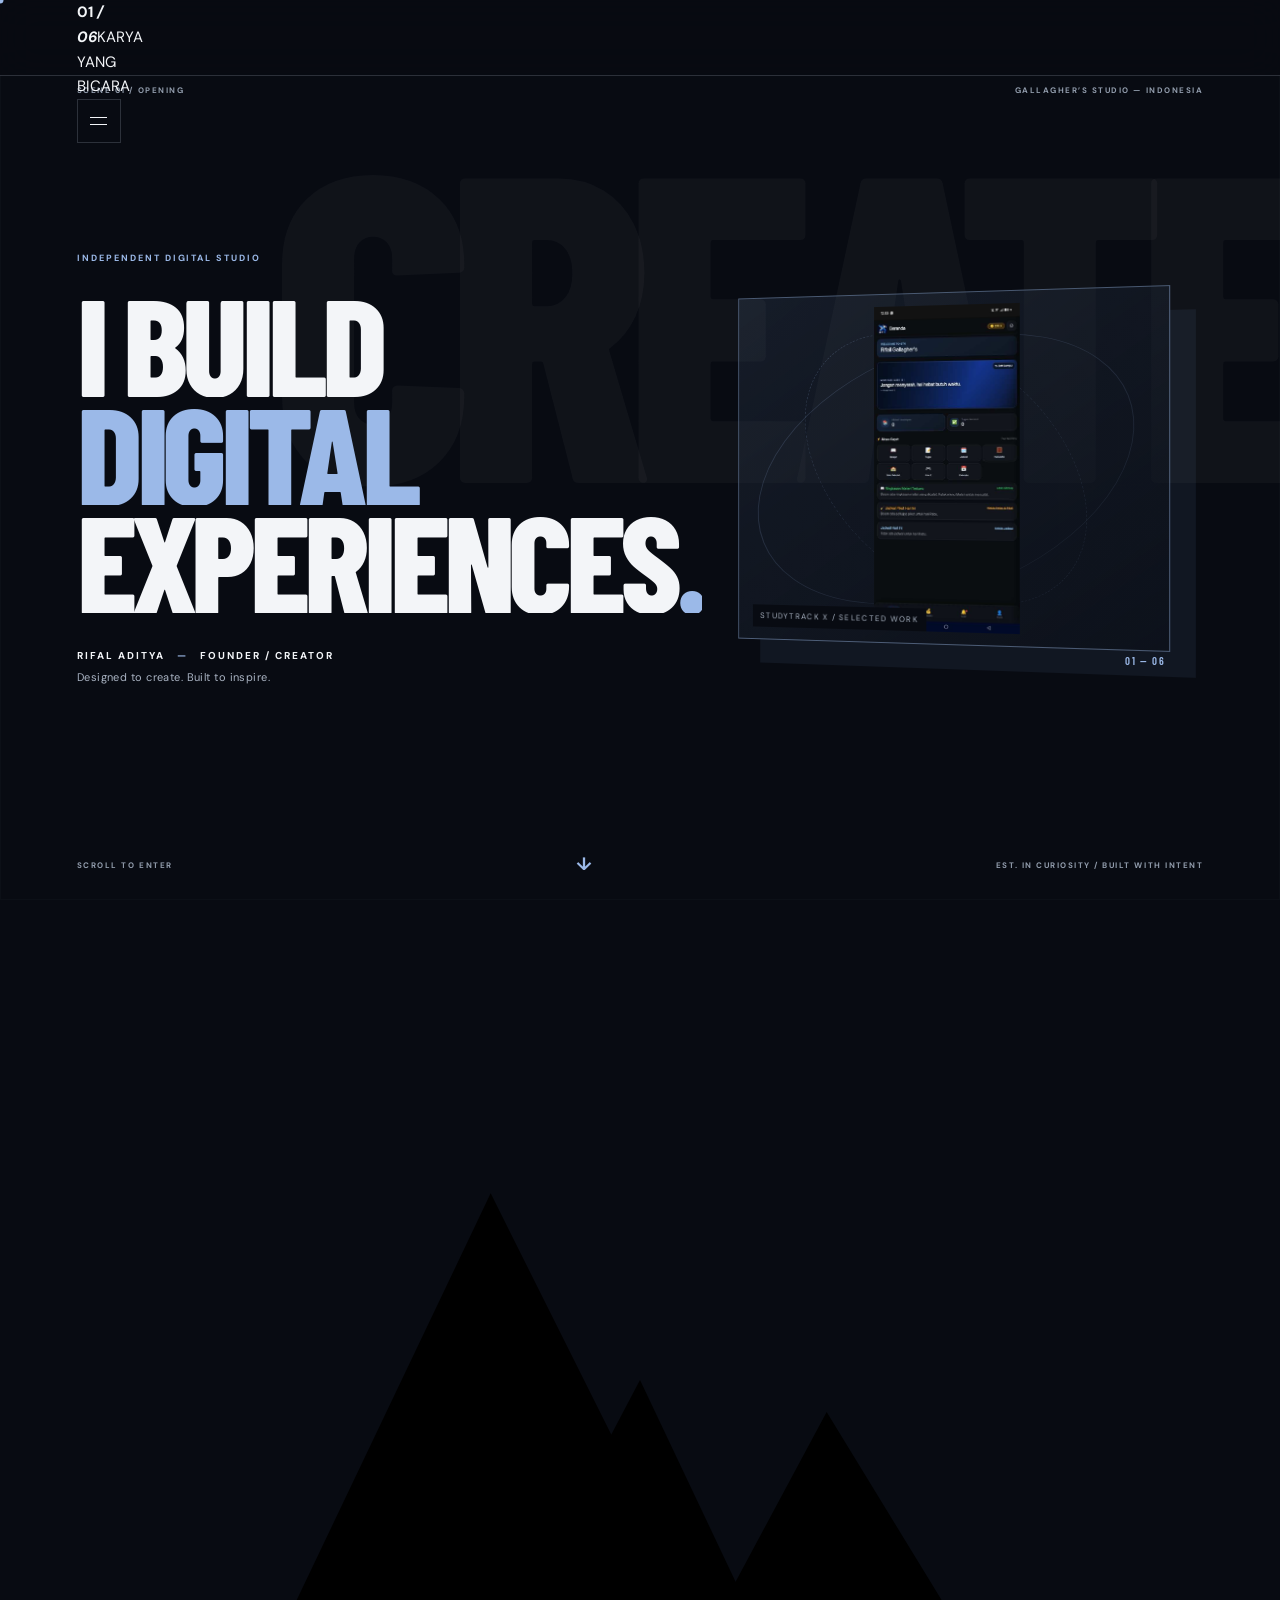
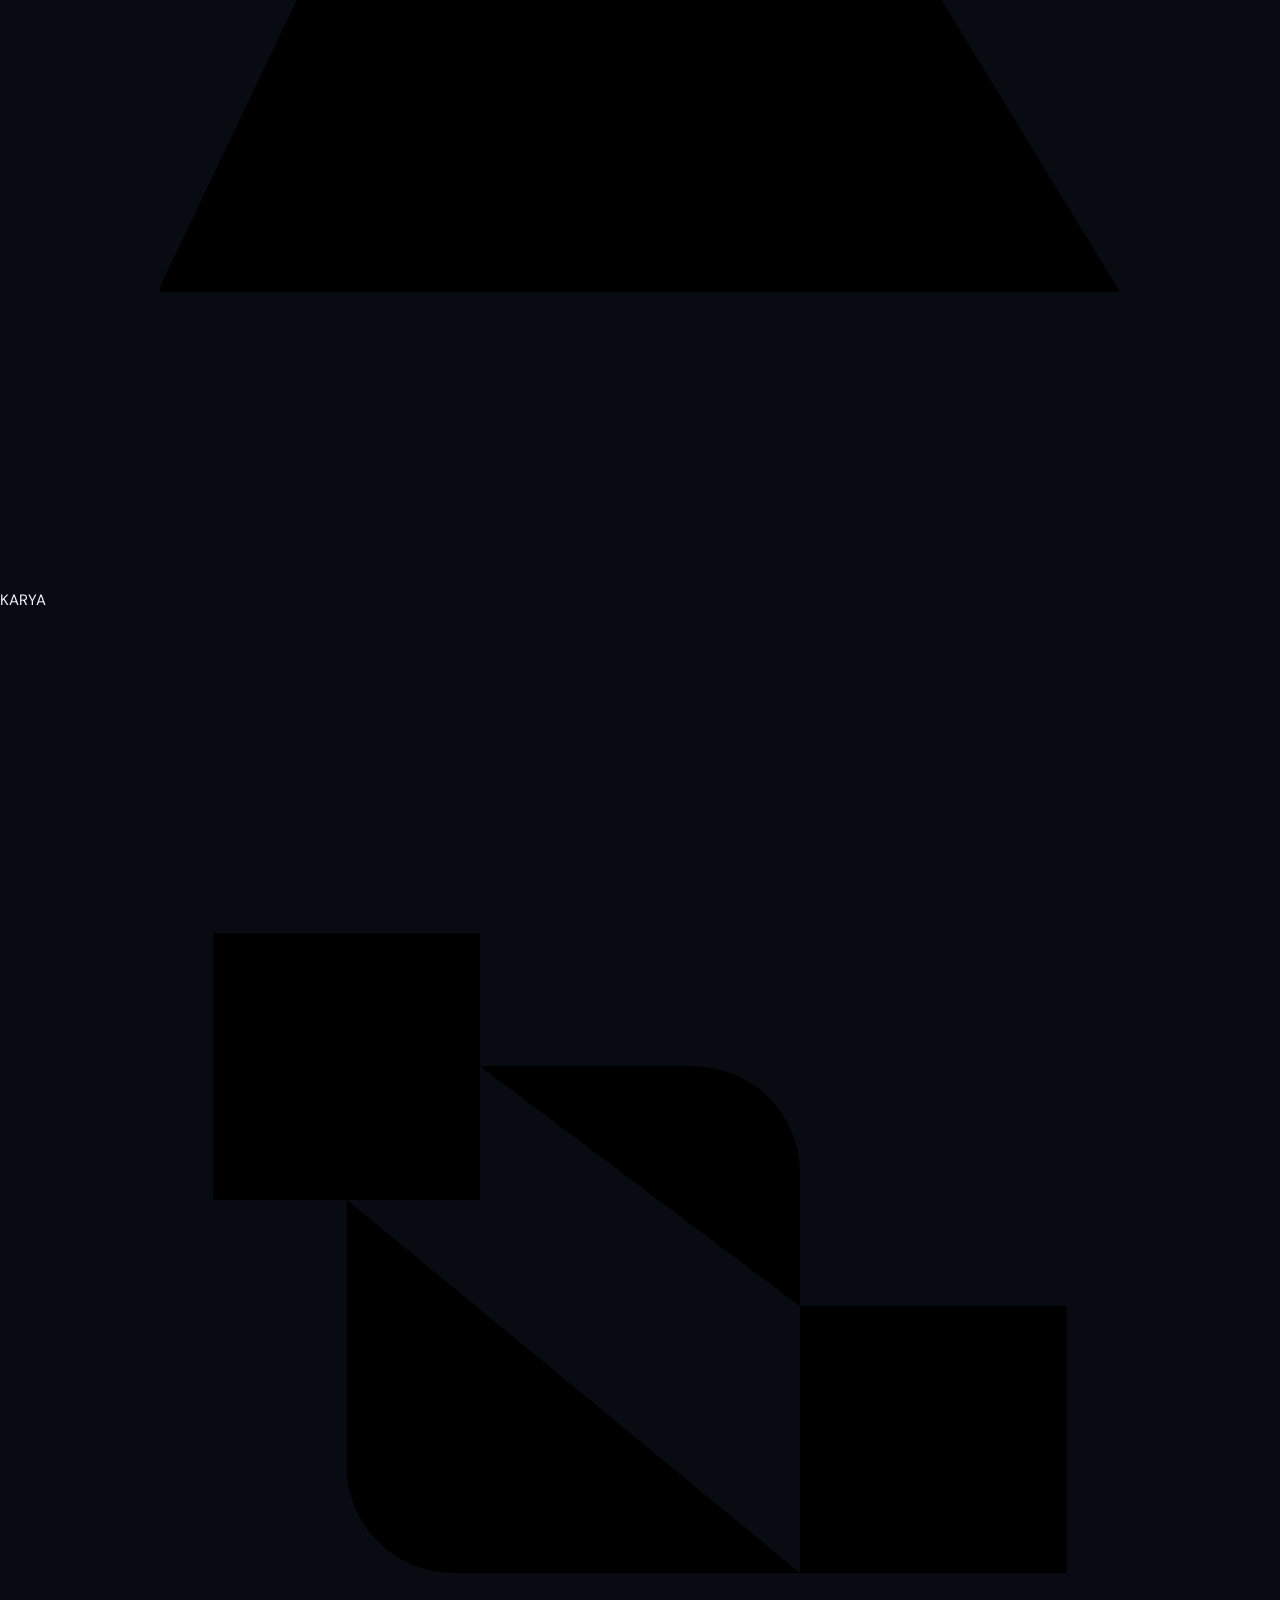
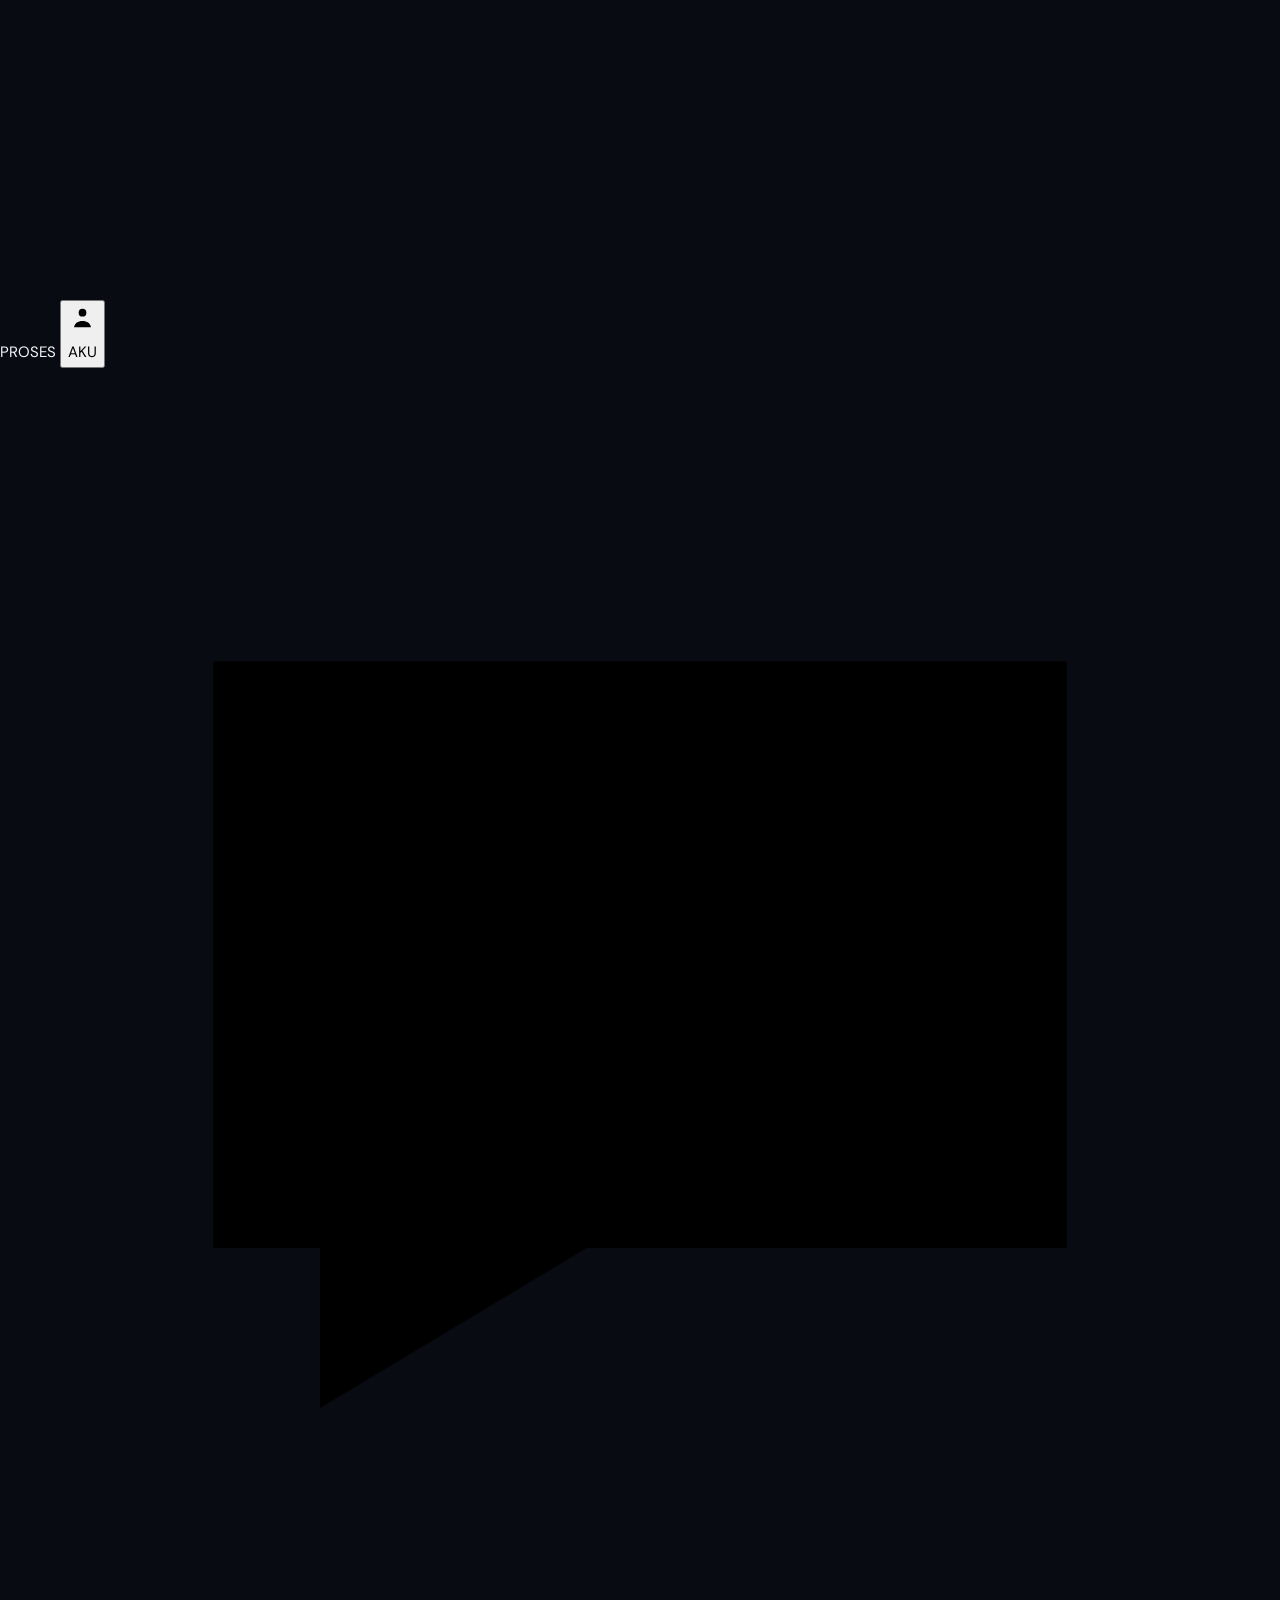
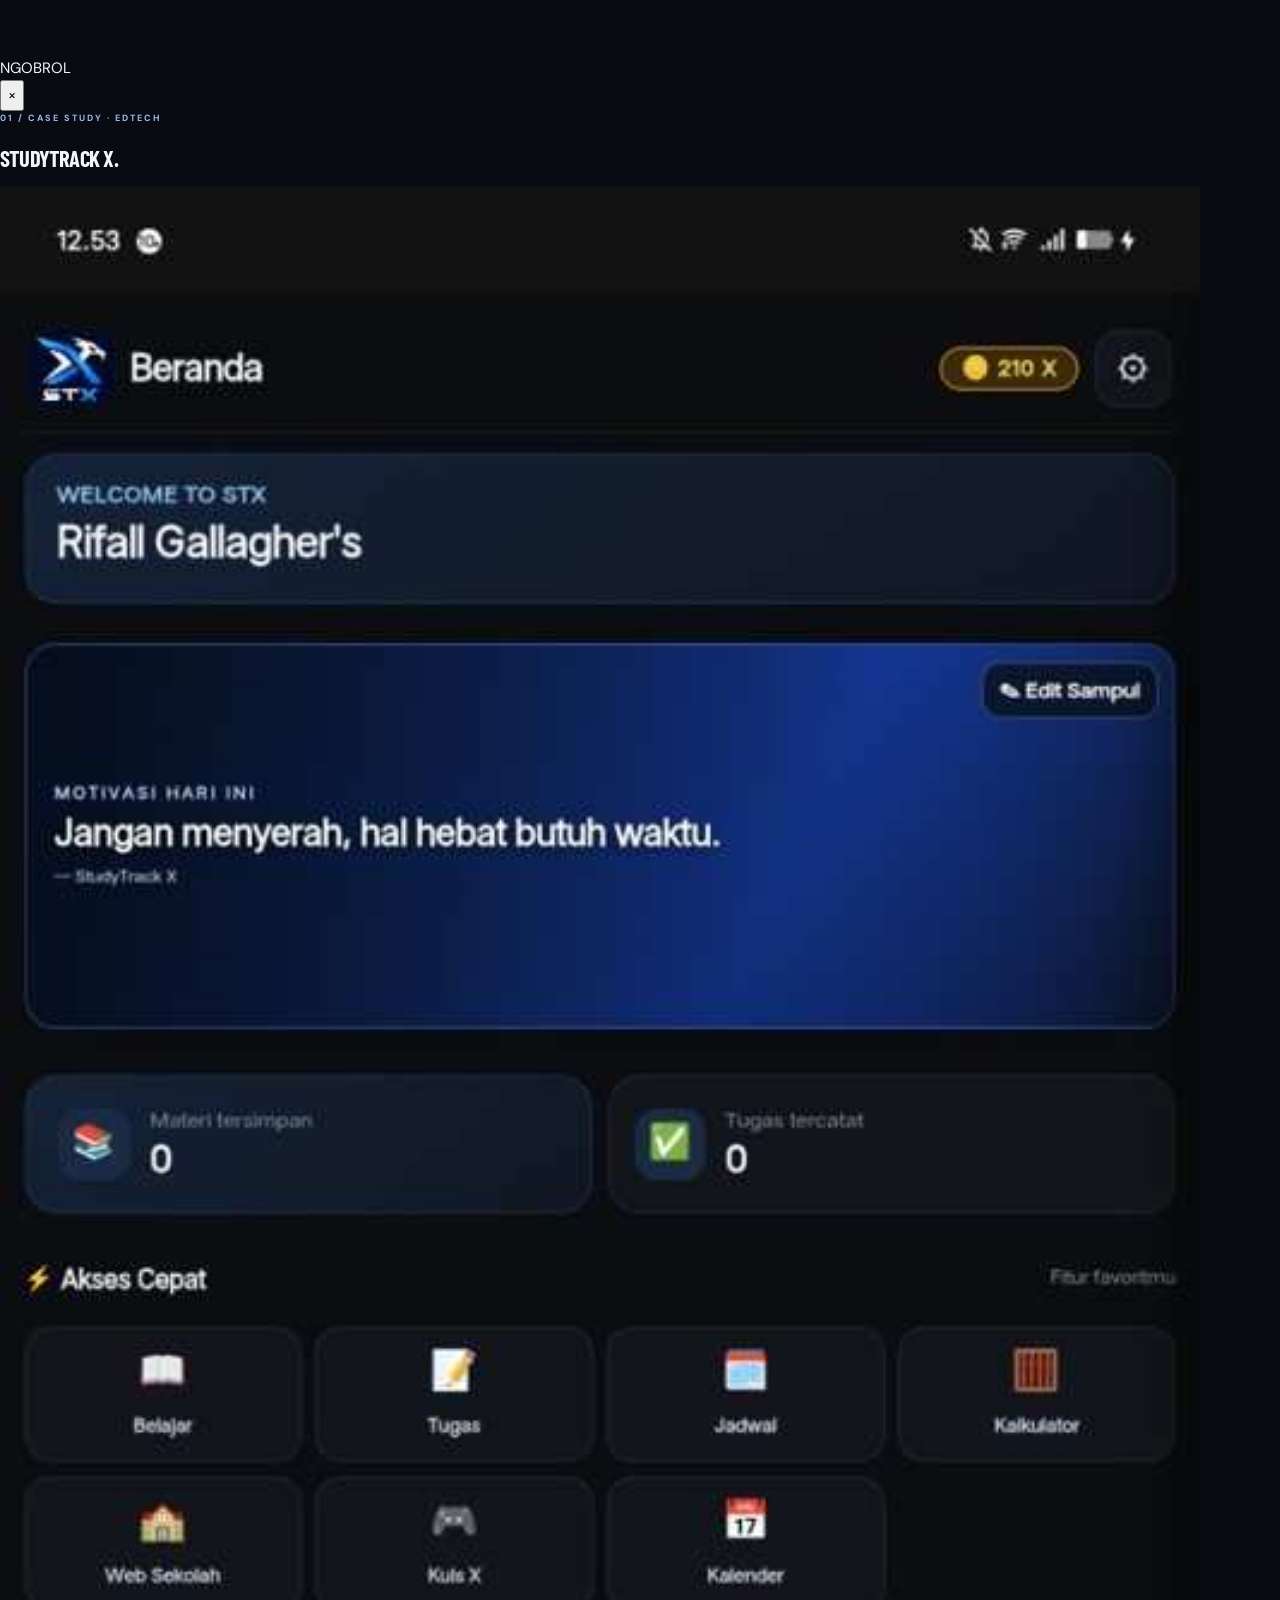
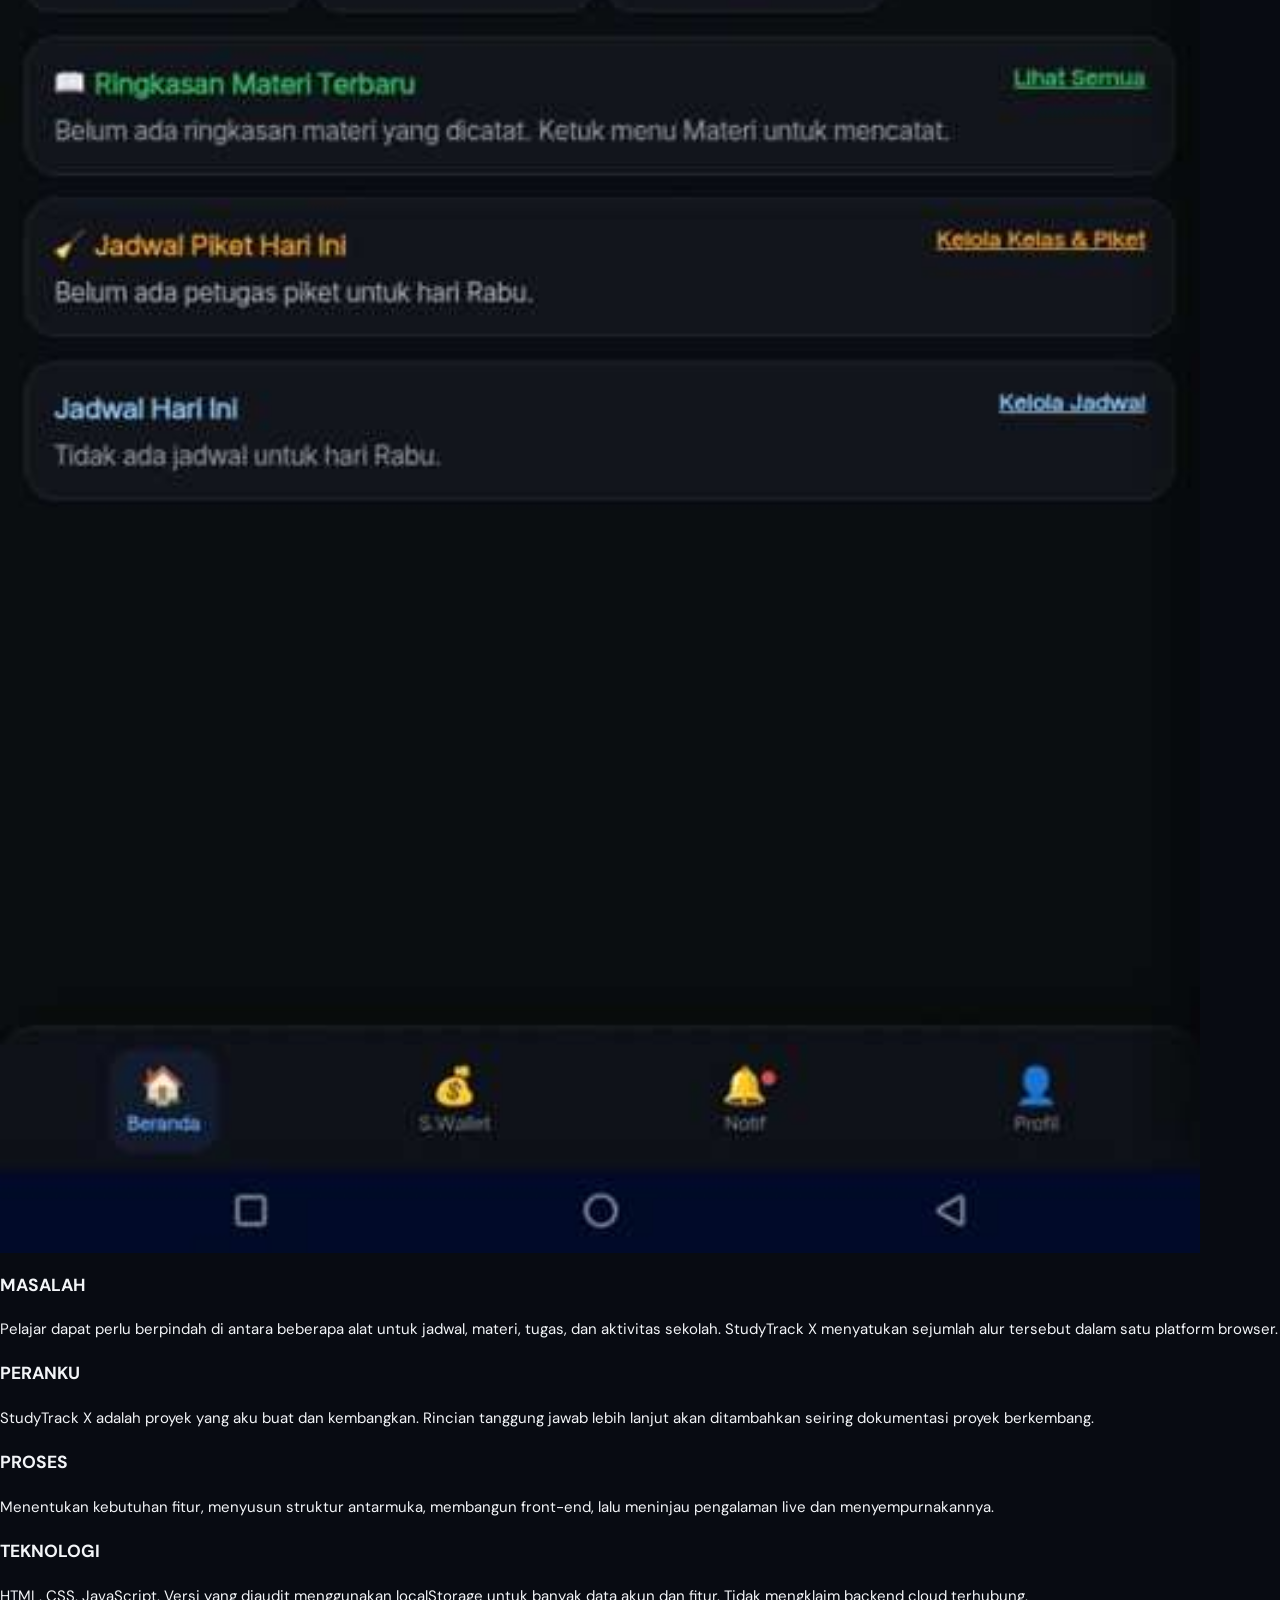
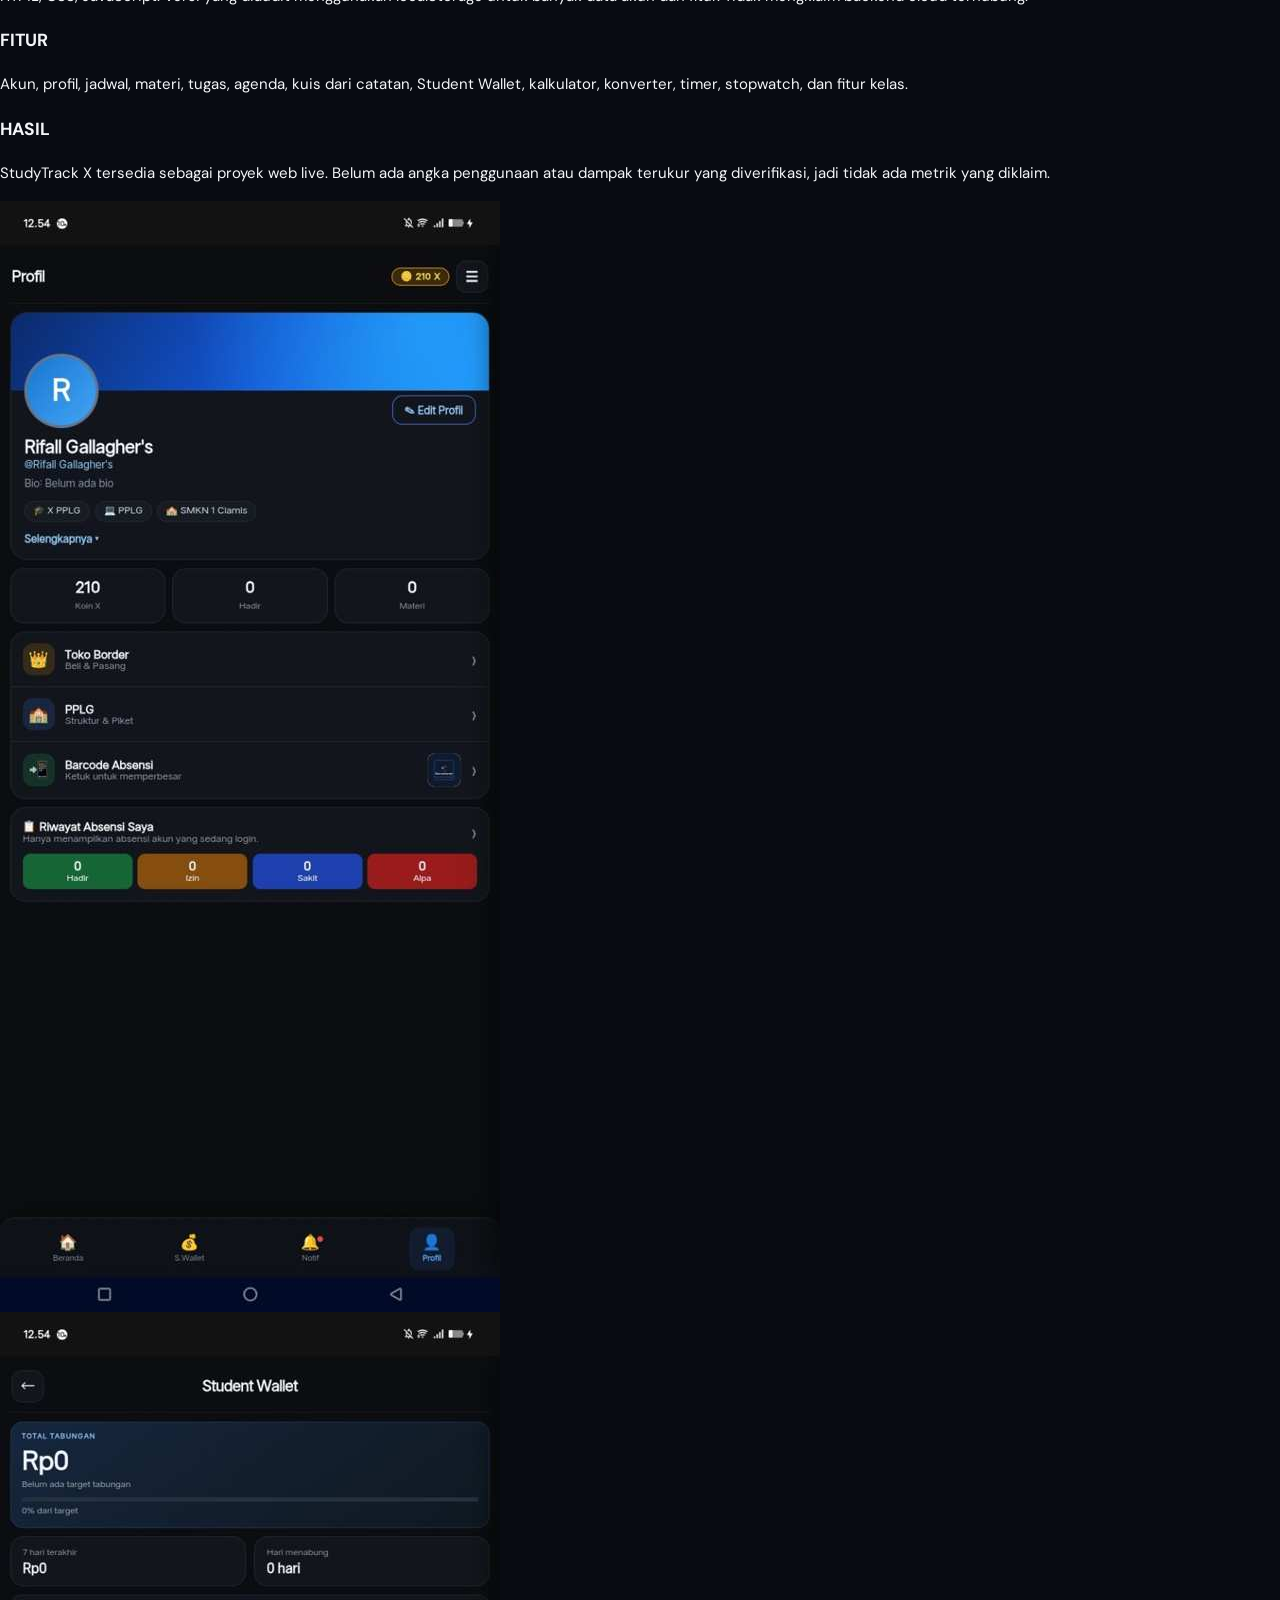
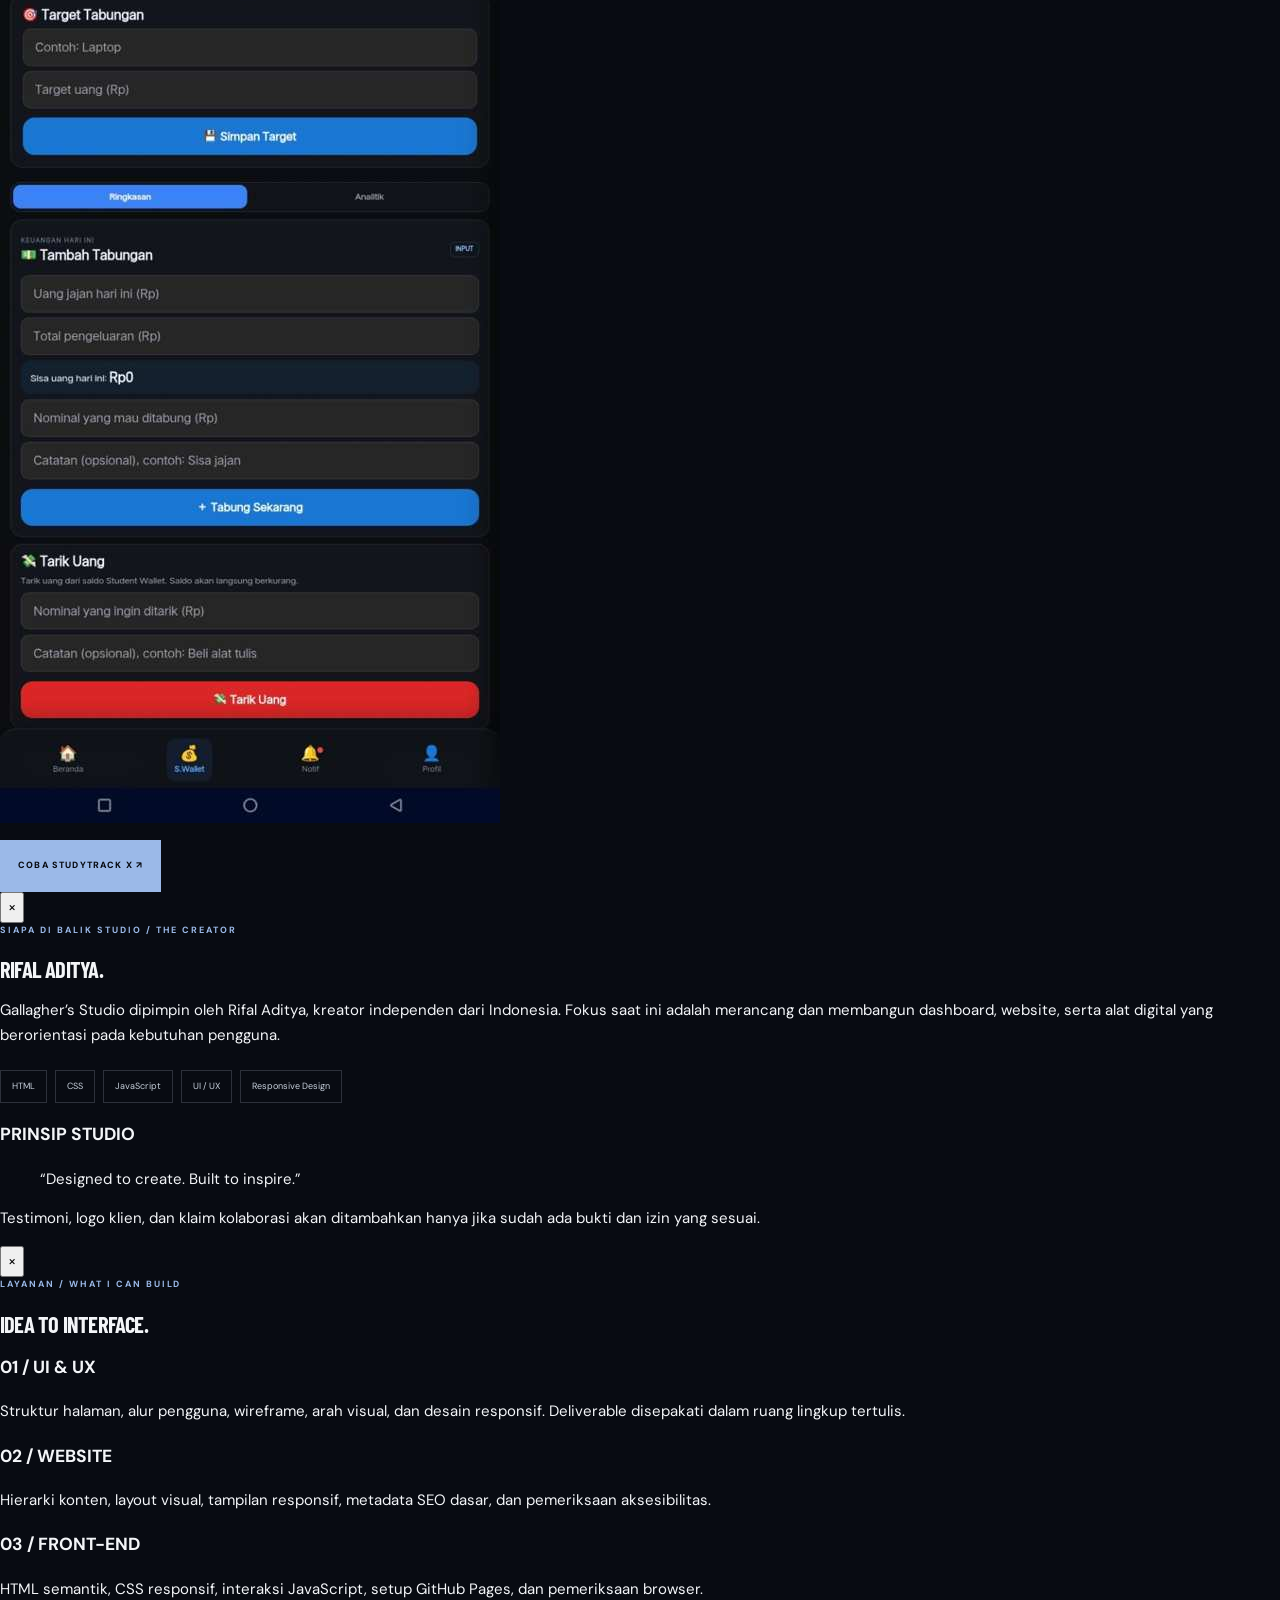
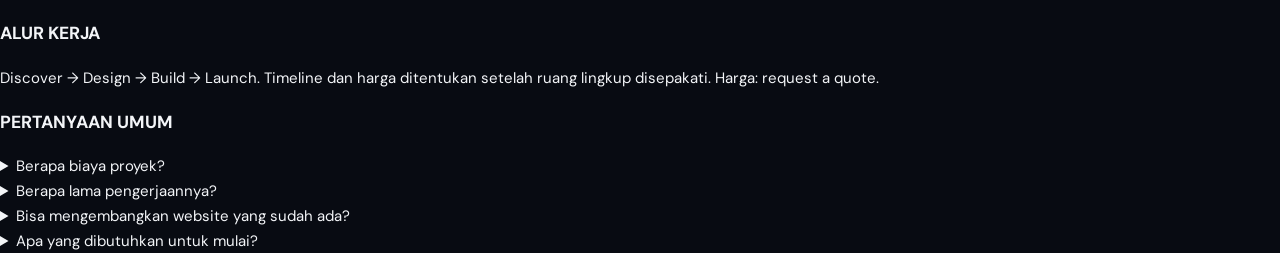
==== commit 05fcb3dd: "Consolidate Gallagher Studio into a single-page app with in-app detail sheets" ====
--- a/index.html
+++ b/index.html
@@ -1,5 +1,5 @@
 <!doctype html>
-<html lang="en">
+<html lang="id">
 <head>
 <meta charset="utf-8"><meta name="viewport" content="width=device-width,initial-scale=1,viewport-fit=cover"><meta name="theme-color" content="#080b12">
 <title>Gallagher's Studio — A Cinematic Digital Portfolio</title>
@@ -16,11 +16,12 @@
 <body>
 <a class="skip-link" href="#scene-01">Skip cinematic intro</a>
 <div class="film-loader" aria-live="polite" aria-label="Loading experience"><span class="loader-brand">G.</span><span class="loader-count" data-loader-count>00</span><span class="loader-label">PREPARING THE EXPERIENCE</span><span class="loader-track"><i data-loader-bar></i></span></div>
-<header class="film-hud" aria-label="Experience controls">
-<a class="hud-mark" href="#scene-01" aria-label="Gallagher's Studio — opening scene">G.</a>
-<div class="hud-progress" aria-label="Scene progress"><span data-scene-count>01 <i>/ 06</i></span><span class="progress-rail"><i data-progress></i></span></div>
-<button class="hud-menu" type="button" aria-expanded="false" aria-controls="scene-index" aria-label="Open scene index"><span></span><span></span></button>
-<a class="hud-talk" href="#scene-06">LET’S TALK <span>↗</span></a>
+<header class="film-hud island-shell" aria-label="Kontrol pengalaman">
+ <div class="floating-island" id="floating-island">
+  <span class="island-ring" aria-hidden="true"><i data-progress></i></span>
+  <span class="island-context"><b data-scene-count>01 <i>/ 06</i></b><span data-island-title>KARYA YANG BICARA</span></span>
+  <button class="hud-menu island-menu" type="button" aria-expanded="false" aria-controls="scene-index" aria-label="Buka daftar bab"><span></span><span></span></button>
+ </div>
 </header>
 <aside class="scene-index" id="scene-index" aria-hidden="true">
 <div class="index-top"><span>GALLAGHER’S STUDIO / INDEX</span><button type="button" class="index-close" aria-label="Close scene index">CLOSE ×</button></div>
@@ -32,7 +33,7 @@
 <a href="#scene-05"><span>05</span> THE JOURNEY <i>↗</i></a>
 <a href="#scene-06"><span>06</span> FINAL SCENE <i>↗</i></a>
 </nav>
-<div class="index-bottom"><a href="projects.html">PROJECT ARCHIVE ↗</a><a href="about.html">ABOUT THE CREATOR ↗</a><a href="services.html">SERVICES ↗</a><a href="studytrack.html">STUDYTRACK CASE STUDY ↗</a></div>
+<div class="index-bottom"><span>GALLAGHER’S STUDIO · RIFAL ADITYA</span><span>DESIGNED TO CREATE. BUILT TO INSPIRE.</span></div>
 </aside>
 <main id="main" class="cinema">
 <section class="scene scene-opening is-active" id="scene-01" data-scene="01" aria-labelledby="opening-title">
@@ -63,7 +64,7 @@
 <div class="poster-details"><span>PROJECT FILE / 2026</span><span>EDTECH</span><span>WEB APP</span><span>STUDENT TOOLS</span></div>
 <p class="poster-description">A student-focused web platform that brings learning tools and everyday school activities into one place.</p>
 <a class="poster-cta magnetic" href="https://rifaladitya289.github.io/studytrack.v26.00/" target="_blank" rel="noopener noreferrer" data-cursor="VIEW">WATCH THE LIVE PROJECT <span>↗</span></a>
-<a class="poster-secondary" href="studytrack.html">READ THE CASE STUDY ↗</a>
+<button class="poster-secondary" type="button" data-open-sheet="sheet-work">READ THE CASE STUDY ↗</button>
 </div>
 <div class="poster-art" data-tilt>
 <div class="poster-orbit"></div><img src="assets/images/stx-profile-opt.jpg" alt="StudyTrack X student profile interface" loading="lazy" width="1200" height="800"><img class="poster-art-inset" src="assets/images/stx-wallet-opt.jpg" alt="StudyTrack X Student Wallet interface" loading="lazy" width="1200" height="800"><span class="poster-stamp">ONE<br>REAL<br>PRODUCT</span>
@@ -90,7 +91,7 @@
 <div class="philosophy-layout">
 <div class="philosophy-statement"><p class="scene-kicker">THE STUDIO PRINCIPLE</p><h2 class="display" id="philosophy-title">LESS NOISE.<br><span>MORE</span><br>MEANING<span class="title-period">.</span></h2><p class="philosophy-quote">“Designed to create. Built to inspire.”</p></div>
 <div class="service-console"><p class="scene-kicker">SERVICES / SELECT A DISCIPLINE</p>
-<a class="service-line" href="services.html"><span>01</span><strong>DASHBOARD & WEB APP DESIGN</strong><i>UI / UX ↗</i></a>
+<a class="service-line" href="#scene-04"><span>01</span><strong>DASHBOARD & WEB APP DESIGN</strong><i>UI / UX ↗</i></a>
 <a class="service-line" href="services.html"><span>02</span><strong>RESPONSIVE WEBSITE DESIGN</strong><i>WEB ↗</i></a>
 <a class="service-line" href="services.html"><span>03</span><strong>FRONT-END DEVELOPMENT</strong><i>HTML / CSS / JS ↗</i></a>
 <a class="service-all" href="services.html">EXPLORE SERVICE DETAILS ↗</a>
@@ -101,7 +102,7 @@
 <section class="scene scene-journey" id="scene-05" data-scene="05" aria-labelledby="journey-title">
 <div class="scene-meta"><span>SCENE 05 / THE JOURNEY</span><span>ROLLING CREDITS</span></div>
 <div class="credits-layout">
-<div class="credits-intro"><p class="scene-kicker">A WORK IN PROGRESS</p><h2 class="display" id="journey-title">THE<br><span>JOURNEY.</span></h2><p>Not a list of claims. Just the work, the direction, and what’s real today.</p><a href="about.html" class="credits-link">MEET THE CREATOR ↗</a></div>
+<div class="credits-intro"><p class="scene-kicker">A WORK IN PROGRESS</p><h2 class="display" id="journey-title">THE<br><span>JOURNEY.</span></h2><p>Not a list of claims. Just the work, the direction, and what’s real today.</p><button type="button" class="credits-link" data-open-sheet="sheet-about">MEET THE CREATOR ↗</button></div>
 <div class="credits-roll">
 <div class="credit-entry"><span>01 / THE CREATOR</span><strong>RIFAL ADITYA</strong><p>Founder and creator of Gallagher’s Studio.</p></div>
 <div class="credit-entry"><span>02 / THE STUDIO</span><strong>GALLAGHER’S STUDIO</strong><p>Independent digital studio based in Indonesia.</p></div>
@@ -129,5 +130,16 @@
 <div class="scene-bottom"><span>THANK YOU FOR WATCHING</span><a href="#scene-01">REPLAY FROM THE BEGINNING ↑</a></div>
 </section>
 </main>
+<div class="dock-wrap" aria-label="Navigasi cepat">
+ <nav class="floating-dock" aria-label="Bab utama">
+  <a class="dock-item is-active" href="#scene-02" aria-label="Karya yang bicara" aria-current="location" title="Karya yang bicara"><svg viewBox="0 0 24 24" aria-hidden="true"><path d="M3 18.5 9.2 5.5l4.1 8.2 2.2-4.1 5.5 9H3Z"/><path d="M7 18.5 12 9l4.5 9.5"/></svg><span>KARYA</span></a>
+  <a class="dock-item" href="#scene-03" aria-label="Cara kerja" title="Cara kerja"><svg viewBox="0 0 24 24" aria-hidden="true"><path d="M4 6h5v5H4zM15 13h5v5h-5zM9 8.5h4a2 2 0 0 1 2 2V13M6.5 11v5a2 2 0 0 0 2 2H15"/></svg><span>PROSES</span></a>
+  <button class="dock-item" type="button" data-open-sheet="sheet-about" aria-label="Tentang Rifal" title="Tentang Rifal"><svg viewBox="0 0 24 24" aria-hidden="true"><circle cx="12" cy="8" r="3.2"/><path d="M5 20c.7-3.4 3.1-5.2 7-5.2s6.3 1.8 7 5.2"/></svg><span>AKU</span></button>
+  <a class="dock-item dock-contact" href="#scene-06" aria-label="Ngobrol yuk" title="Ngobrol yuk"><svg viewBox="0 0 24 24" aria-hidden="true"><path d="M4 5.5h16v11H11l-5 3v-3H4z"/><path d="M8 10h8M8 13h5"/></svg><span>NGOBROL</span></a>
+ </nav>
+</div>
+<section class="bottom-sheet" id="sheet-work" aria-hidden="true" aria-labelledby="sheet-work-title"><div class="sheet-scrim" data-close-sheet></div><div class="sheet-panel" role="dialog" aria-modal="true"><div class="sheet-grip"></div><button class="sheet-close" type="button" data-close-sheet aria-label="Tutup">×</button><p class="scene-kicker">01 / CASE STUDY · EDTECH</p><h2 class="display" id="sheet-work-title">STUDYTRACK <span>X.</span></h2><img src="assets/images/stx-home-opt.jpg" alt="Tampilan dashboard StudyTrack X" loading="lazy" width="1200" height="800"><div class="sheet-grid"><article><h3>MASALAH</h3><p>Pelajar dapat perlu berpindah di antara beberapa alat untuk jadwal, materi, tugas, dan aktivitas sekolah. StudyTrack X menyatukan sejumlah alur tersebut dalam satu platform browser.</p></article><article><h3>PERANKU</h3><p>StudyTrack X adalah proyek yang aku buat dan kembangkan. Rincian tanggung jawab lebih lanjut akan ditambahkan seiring dokumentasi proyek berkembang.</p></article><article><h3>PROSES</h3><p>Menentukan kebutuhan fitur, menyusun struktur antarmuka, membangun front-end, lalu meninjau pengalaman live dan menyempurnakannya.</p></article><article><h3>TEKNOLOGI</h3><p>HTML, CSS, JavaScript. Versi yang diaudit menggunakan localStorage untuk banyak data akun dan fitur. Tidak mengklaim backend cloud terhubung.</p></article><article><h3>FITUR</h3><p>Akun, profil, jadwal, materi, tugas, agenda, kuis dari catatan, Student Wallet, kalkulator, konverter, timer, stopwatch, dan fitur kelas.</p></article><article><h3>HASIL</h3><p>StudyTrack X tersedia sebagai proyek web live. Belum ada angka penggunaan atau dampak terukur yang diverifikasi, jadi tidak ada metrik yang diklaim.</p></article></div><div class="sheet-gallery"><img src="assets/images/stx-profile-opt.jpg" alt="Antarmuka profil StudyTrack X" loading="lazy"><img src="assets/images/stx-wallet-opt.jpg" alt="Antarmuka Student Wallet" loading="lazy"></div><a class="poster-cta" href="https://rifaladitya289.github.io/studytrack.v26.00/" target="_blank" rel="noopener noreferrer">COBA STUDYTRACK X ↗</a></div></section>
+<section class="bottom-sheet" id="sheet-about" aria-hidden="true" aria-labelledby="sheet-about-title"><div class="sheet-scrim" data-close-sheet></div><div class="sheet-panel" role="dialog" aria-modal="true"><div class="sheet-grip"></div><button class="sheet-close" type="button" data-close-sheet aria-label="Tutup">×</button><p class="scene-kicker">SIAPA DI BALIK STUDIO / THE CREATOR</p><h2 class="display" id="sheet-about-title">RIFAL <span>ADITYA.</span></h2><p>Gallagher’s Studio dipimpin oleh Rifal Aditya, kreator independen dari Indonesia. Fokus saat ini adalah merancang dan membangun dashboard, website, serta alat digital yang berorientasi pada kebutuhan pengguna.</p><div class="skill-list"><span>HTML</span><span>CSS</span><span>JavaScript</span><span>UI / UX</span><span>Responsive Design</span></div><h3>PRINSIP STUDIO</h3><blockquote>“Designed to create. Built to inspire.”</blockquote><p>Testimoni, logo klien, dan klaim kolaborasi akan ditambahkan hanya jika sudah ada bukti dan izin yang sesuai.</p></div></section>
+<section class="bottom-sheet" id="sheet-services" aria-hidden="true" aria-labelledby="sheet-services-title"><div class="sheet-scrim" data-close-sheet></div><div class="sheet-panel" role="dialog" aria-modal="true"><div class="sheet-grip"></div><button class="sheet-close" type="button" data-close-sheet aria-label="Tutup">×</button><p class="scene-kicker">LAYANAN / WHAT I CAN BUILD</p><h2 class="display" id="sheet-services-title">IDEA TO <span>INTERFACE.</span></h2><div class="sheet-grid"><article><h3>01 / UI & UX</h3><p>Struktur halaman, alur pengguna, wireframe, arah visual, dan desain responsif. Deliverable disepakati dalam ruang lingkup tertulis.</p></article><article><h3>02 / WEBSITE</h3><p>Hierarki konten, layout visual, tampilan responsif, metadata SEO dasar, dan pemeriksaan aksesibilitas.</p></article><article><h3>03 / FRONT-END</h3><p>HTML semantik, CSS responsif, interaksi JavaScript, setup GitHub Pages, dan pemeriksaan browser.</p></article><article><h3>ALUR KERJA</h3><p>Discover → Design → Build → Launch. Timeline dan harga ditentukan setelah ruang lingkup disepakati. Harga: request a quote.</p></article></div><h3>PERTANYAAN UMUM</h3><details><summary>Berapa biaya proyek?</summary><p>Penawaran dibuat setelah kebutuhan, kompleksitas, dan deliverable dipahami.</p></details><details><summary>Berapa lama pengerjaannya?</summary><p>Estimasi waktu ditentukan setelah ruang lingkup, materi, dan putaran revisi jelas.</p></details><details><summary>Bisa mengembangkan website yang sudah ada?</summary><p>Bisa, setelah meninjau codebase, hosting, dan perubahan yang dibutuhkan.</p></details><details><summary>Apa yang dibutuhkan untuk mulai?</summary><p>Deskripsi masalah, pengguna, fitur yang diinginkan, deadline, dan referensi.</p></details></div></section>
 <div class="cursor-system" aria-hidden="true"><span class="cursor-core"></span><span class="cursor-label"></span></div>
 </body></html>
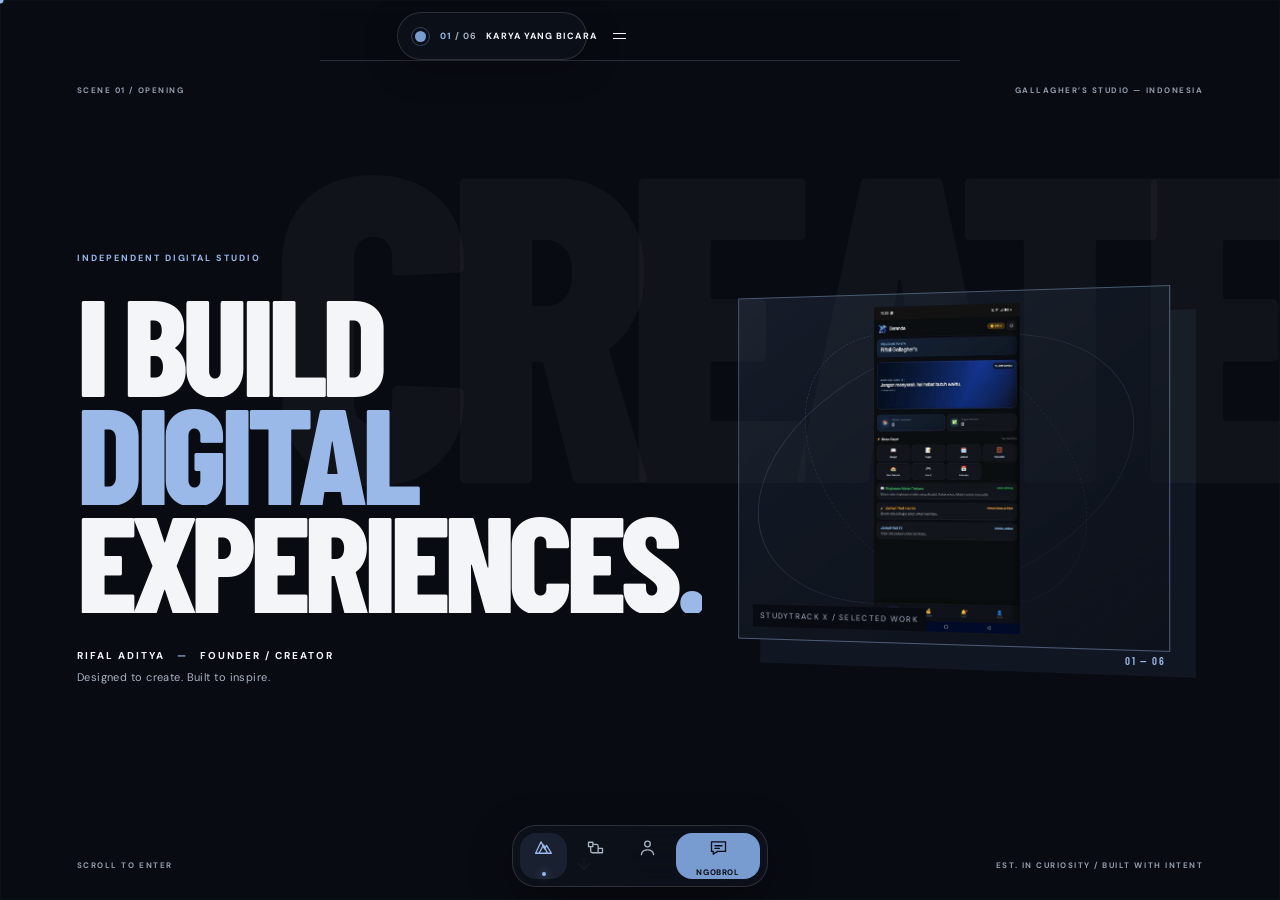
==== commit 0d1b4245: "Remove all separate-page links and finalize single-page navigation shell" ====
--- a/index.html
+++ b/index.html
@@ -10,15 +10,15 @@
 <link rel="icon" href="assets/favicon.svg" type="image/svg+xml">
 <link rel="preconnect" href="https://fonts.googleapis.com"><link rel="preconnect" href="https://fonts.gstatic.com" crossorigin>
 <link href="https://fonts.googleapis.com/css2?family=Barlow+Condensed:wght@500;600;700;800&family=DM+Sans:wght@400;500;600;700&display=swap" rel="stylesheet">
-<link rel="stylesheet" href="style.css?v=cinematic-20261112"><script src="script.js?v=cinematic-20261112" defer></script>
+<link rel="stylesheet" href="style.css?v=app-shell-20261112"><link rel="manifest" href="site.webmanifest"><script src="script.js?v=app-shell-20261112" defer></script>
 <script type="application/ld+json">{"@context":"https://schema.org","@type":"Organization","name":"Gallagher's Studio","url":"https://rifaladitya289.github.io/Gallagher-s-Studio/","founder":{"@type":"Person","name":"Rifal Aditya","address":{"@type":"PostalAddress","addressCountry":"ID"}}}</script>
 </head>
 <body>
 <a class="skip-link" href="#scene-01">Skip cinematic intro</a>
 <div class="film-loader" aria-live="polite" aria-label="Loading experience"><span class="loader-brand">G.</span><span class="loader-count" data-loader-count>00</span><span class="loader-label">PREPARING THE EXPERIENCE</span><span class="loader-track"><i data-loader-bar></i></span></div>
-<header class="film-hud island-shell" aria-label="Kontrol pengalaman">
+<div class="top-progress-line" aria-hidden="true"><i data-top-progress></i></div><header class="film-hud island-shell" aria-label="Kontrol pengalaman">
  <div class="floating-island" id="floating-island">
-  <span class="island-ring" aria-hidden="true"><i data-progress></i></span>
+  <span class="island-ring" aria-hidden="true"></span>
   <span class="island-context"><b data-scene-count>01 <i>/ 06</i></b><span data-island-title>KARYA YANG BICARA</span></span>
   <button class="hud-menu island-menu" type="button" aria-expanded="false" aria-controls="scene-index" aria-label="Buka daftar bab"><span></span><span></span></button>
  </div>
@@ -92,9 +92,9 @@
 <div class="philosophy-statement"><p class="scene-kicker">THE STUDIO PRINCIPLE</p><h2 class="display" id="philosophy-title">LESS NOISE.<br><span>MORE</span><br>MEANING<span class="title-period">.</span></h2><p class="philosophy-quote">“Designed to create. Built to inspire.”</p></div>
 <div class="service-console"><p class="scene-kicker">SERVICES / SELECT A DISCIPLINE</p>
 <a class="service-line" href="#scene-04"><span>01</span><strong>DASHBOARD & WEB APP DESIGN</strong><i>UI / UX ↗</i></a>
-<a class="service-line" href="services.html"><span>02</span><strong>RESPONSIVE WEBSITE DESIGN</strong><i>WEB ↗</i></a>
-<a class="service-line" href="services.html"><span>03</span><strong>FRONT-END DEVELOPMENT</strong><i>HTML / CSS / JS ↗</i></a>
-<a class="service-all" href="services.html">EXPLORE SERVICE DETAILS ↗</a>
+<a class="service-line" href="#scene-04"><span>02</span><strong>RESPONSIVE WEBSITE DESIGN</strong><i>WEB ↗</i></a>
+<a class="service-line" href="#scene-04"><span>03</span><strong>FRONT-END DEVELOPMENT</strong><i>HTML / CSS / JS ↗</i></a>
+<a class="service-all" href="#scene-04">EXPLORE SERVICE DETAILS ↗</a>
 </div>
 </div>
 <div class="scene-bottom"><span>CLARITY IS A FEATURE</span><span>FUNCTION FIRST / FEELING ALWAYS</span></div>
--- a/style.css
+++ b/style.css
@@ -480,3 +480,52 @@
 @media(prefers-reduced-motion:reduce){.cursor-system.is-link .cursor-core{transition:none}}
 
 body.menu-open{overflow:hidden}
+
+/* Single-page app navigation: centered island + floating dock */
+.island-shell{position:fixed;top:calc(env(safe-area-inset-top) + 12px);left:50%;transform:translateX(-50%);width:auto;height:auto;z-index:120;pointer-events:none}
+.floating-island{pointer-events:auto;display:flex;align-items:center;gap:10px;min-width:190px;max-width:88vw;padding:9px 13px;border:1px solid rgba(243,245,248,.14);border-radius:999px;background:rgba(13,18,28,.78);backdrop-filter:blur(22px);-webkit-backdrop-filter:blur(22px);box-shadow:0 8px 34px rgba(0,0,0,.28);color:var(--text);transition:transform .28s ease,background .28s ease}
+.island-ring{width:19px;height:19px;border-radius:50%;border:1px solid rgba(120,155,208,.35);position:relative;flex:none}
+.island-ring:after{content:"";position:absolute;inset:3px;border-radius:50%;background:var(--accent)}
+.island-context{display:flex;align-items:center;gap:9px;white-space:nowrap;font-size:9px;letter-spacing:.12em}
+.island-context b{font-variant-numeric:tabular-nums;color:var(--accent-strong)}
+.island-context b i{font-style:normal;color:var(--muted)}
+.island-context>span{font-weight:700}
+.island-menu{position:relative!important;inset:auto!important;margin-left:auto;width:28px;height:28px;display:grid;place-content:center;gap:4px;border:0;background:transparent;color:var(--text)}
+.island-menu span{display:block;width:13px;height:1px;background:currentColor}
+.dock-wrap{position:fixed;z-index:110;bottom:calc(env(safe-area-inset-bottom) + 13px);left:50%;transform:translateX(-50%);width:max-content;max-width:94vw;transition:opacity .25s ease,transform .25s ease}
+.floating-dock{display:flex;align-items:center;gap:5px;padding:7px;border:1px solid rgba(243,245,248,.14);border-radius:24px;background:rgba(13,18,28,.82);backdrop-filter:blur(24px);-webkit-backdrop-filter:blur(24px);box-shadow:0 12px 42px rgba(0,0,0,.35)}
+.dock-item{position:relative;display:grid;place-items:center;gap:3px;width:47px;height:46px;border:0;border-radius:16px;background:transparent;color:var(--muted);text-decoration:none;cursor:pointer;transition:transform .22s ease,color .22s ease,background .22s ease}
+.dock-item svg{width:21px;height:21px;fill:none;stroke:currentColor;stroke-width:1.5;stroke-linecap:round;stroke-linejoin:round}
+.dock-item span{font:700 7px/1 "DM Sans",sans-serif;letter-spacing:.08em;opacity:0;transform:translateY(3px);transition:opacity .2s ease,transform .2s ease}
+.dock-item.is-active{color:var(--accent-strong);background:rgba(120,155,208,.12)}
+.dock-item.is-active:after{content:"";position:absolute;bottom:3px;width:4px;height:4px;border-radius:50%;background:var(--accent-strong);box-shadow:0 0 9px var(--accent)}
+.dock-item:focus-visible,.floating-island button:focus-visible{outline:2px solid var(--accent-strong);outline-offset:3px}
+.dock-contact{width:auto;min-width:84px;padding:0 12px;background:var(--accent);color:#080b12;font-weight:800}
+.dock-contact span{opacity:1;transform:none;font-size:8px}
+.dock-contact.is-active{background:var(--accent-strong);color:#080b12}
+.dock-hidden{opacity:0;transform:translate(-50%,24px);pointer-events:none}
+.bottom-sheet{position:fixed;inset:0;z-index:150;display:flex;align-items:flex-end;justify-content:center;visibility:hidden;pointer-events:none}
+.bottom-sheet.is-open{visibility:visible;pointer-events:auto}
+.sheet-scrim{position:absolute;inset:0;background:rgba(0,0,0,.72);opacity:0;transition:opacity .25s ease}
+.bottom-sheet.is-open .sheet-scrim{opacity:1}
+.sheet-panel{position:relative;width:min(100%,900px);max-height:min(88dvh,900px);overflow:auto;padding:30px clamp(20px,5vw,54px) calc(28px + env(safe-area-inset-bottom));border:1px solid rgba(243,245,248,.12);border-bottom:0;border-radius:28px 28px 0 0;background:var(--panel);color:var(--text);transform:translateY(35px);opacity:0;transition:transform .28s ease,opacity .28s ease}
+.bottom-sheet.is-open .sheet-panel{transform:translateY(0);opacity:1}
+.sheet-grip{width:38px;height:4px;border-radius:4px;background:var(--muted);margin:0 auto 22px}
+.sheet-close{position:absolute;top:18px;right:20px;width:44px;height:44px;border:1px solid rgba(243,245,248,.16);border-radius:50%;background:transparent;color:var(--text);font-size:25px}
+.sheet-panel>img{width:100%;max-height:340px;object-fit:cover;border-radius:18px;margin:18px 0}
+.sheet-panel h2{font-size:clamp(48px,9vw,90px);line-height:.9;margin:12px 0 22px}
+.sheet-panel h2 span,.sheet-panel blockquote{color:var(--accent-strong)}
+.sheet-panel h3{font-size:11px;letter-spacing:.14em;color:var(--accent-strong)}
+.sheet-panel p{line-height:1.7;color:var(--muted)}
+.sheet-grid{display:grid;grid-template-columns:repeat(2,minmax(0,1fr));gap:20px;border-top:1px solid rgba(243,245,248,.13);padding-top:20px;margin-top:20px}
+.sheet-grid article{padding:12px 0;border-bottom:1px solid rgba(243,245,248,.1)}
+.sheet-gallery{display:grid;grid-template-columns:1fr 1fr;gap:12px;margin:22px 0}
+.sheet-gallery img{width:100%;border-radius:14px}
+.sheet-panel .skill-list{display:flex;flex-wrap:wrap;gap:8px;margin:20px 0}
+.sheet-panel .skill-list span{border:1px solid rgba(120,155,208,.35);border-radius:99px;padding:8px 12px;color:var(--accent-strong);font-size:11px}
+.sheet-panel details{border-top:1px solid rgba(243,245,248,.13);padding:15px 0}
+.sheet-panel summary{cursor:pointer;font-weight:700}
+body.sheet-open{overflow:hidden}
+@media(hover:hover) and (min-width:900px){.dock-item:hover{transform:translateY(-5px) scale(1.1);color:var(--accent-strong)}.dock-item:hover span{opacity:1;transform:translateY(0)}}
+@media(max-width:600px){.island-shell{top:calc(env(safe-area-inset-top) + 10px)}.floating-island{min-width:174px;padding:8px 11px}.island-context{font-size:8px}.dock-wrap{bottom:calc(env(safe-area-inset-bottom) + 10px)}.floating-dock{gap:2px;padding:6px}.dock-item{width:42px;height:44px}.dock-contact{min-width:76px;padding:0 9px}.sheet-grid{grid-template-columns:1fr}.sheet-panel{max-height:90dvh}}
+@media(prefers-reduced-motion:reduce){.floating-island,.dock-wrap,.dock-item,.sheet-panel,.sheet-scrim{transition:none!important}}
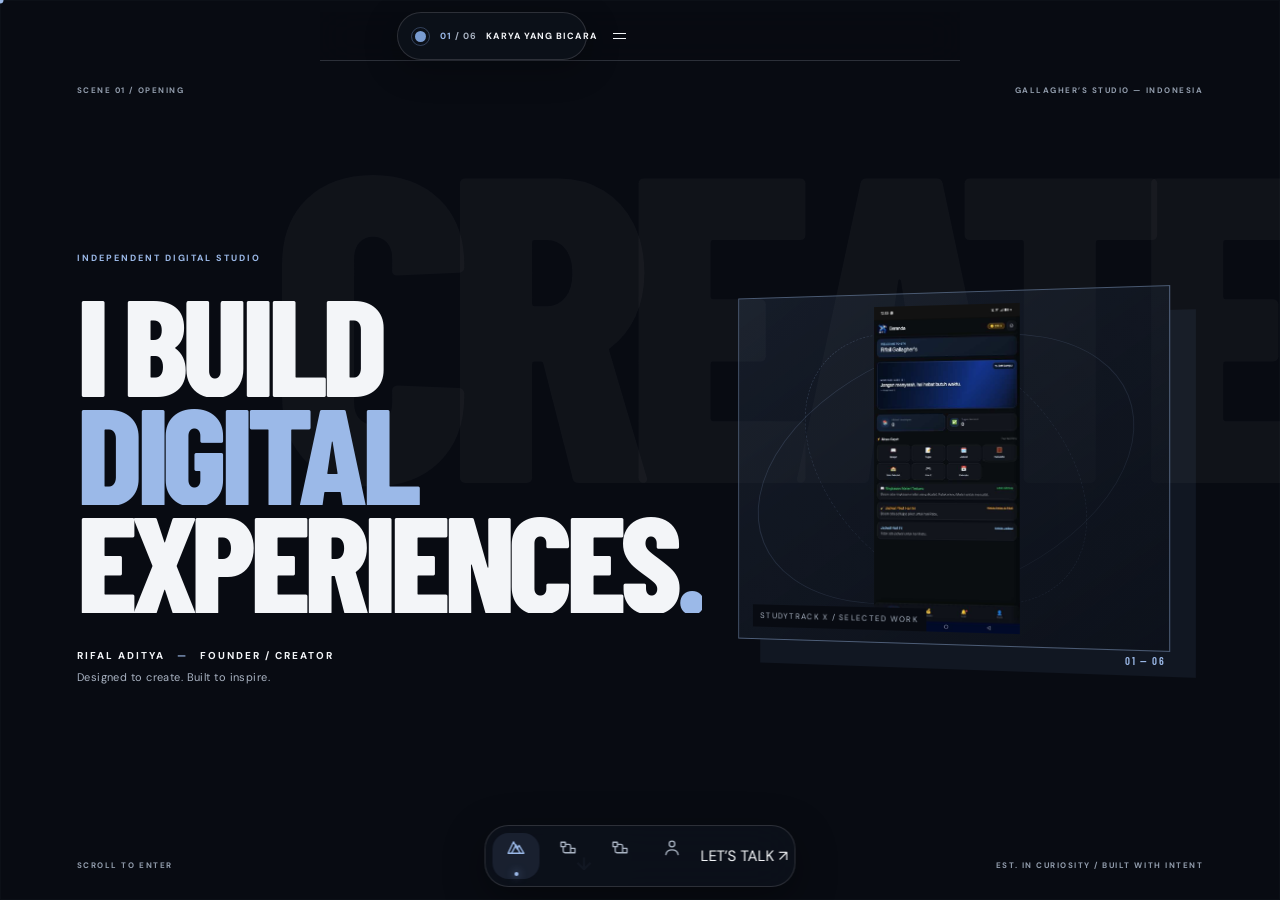
==== commit bc11f1a3: "Refine chapter index and remove duplicated contact action from dock icons" ====
--- a/index.html
+++ b/index.html
@@ -24,14 +24,14 @@
  </div>
 </header>
 <aside class="scene-index" id="scene-index" aria-hidden="true">
-<div class="index-top"><span>GALLAGHER’S STUDIO / INDEX</span><button type="button" class="index-close" aria-label="Close scene index">CLOSE ×</button></div>
-<nav aria-label="Scene index">
-<a href="#scene-01"><span>01</span> OPENING <i>↗</i></a>
-<a href="#scene-02"><span>02</span> THE WORK <i>↗</i></a>
-<a href="#scene-03"><span>03</span> THE PROCESS <i>↗</i></a>
-<a href="#scene-04"><span>04</span> THE PHILOSOPHY <i>↗</i></a>
-<a href="#scene-05"><span>05</span> THE JOURNEY <i>↗</i></a>
-<a href="#scene-06"><span>06</span> FINAL SCENE <i>↗</i></a>
+<div class="index-top"><span>GALLAGHER’S STUDIO / CHAPTER INDEX</span><button type="button" class="index-close" aria-label="Close scene index">CLOSE ×</button></div>
+<label class="index-search-label" for="chapter-search">CARI BAB / SEARCH CHAPTER</label><input id="chapter-search" class="chapter-search" type="search" placeholder="Ketik judul bab..." autocomplete="off"><nav aria-label="Scene index">
+<a href="#scene-01" data-chapter-link><span>01</span> PEMBUKA / OPENING <i>↗</i></a>
+<a href="#scene-02" data-chapter-link><span>02</span> KARYA YANG BICARA <i>↗</i></a>
+<a href="#scene-03" data-chapter-link><span>03</span> CARA KERJA <i>↗</i></a>
+<a href="#scene-04" data-chapter-link><span>04</span> PRINSIP DI BALIK KARYA <i>↗</i></a>
+<a href="#scene-05" data-chapter-link><span>05</span> PERJALANAN <i>↗</i></a>
+<a href="#scene-06" data-chapter-link><span>06</span> NGOBROL YUK <i>↗</i></a>
 </nav>
 <div class="index-bottom"><span>GALLAGHER’S STUDIO · RIFAL ADITYA</span><span>DESIGNED TO CREATE. BUILT TO INSPIRE.</span></div>
 </aside>
@@ -132,10 +132,10 @@
 </main>
 <div class="dock-wrap" aria-label="Navigasi cepat">
  <nav class="floating-dock" aria-label="Bab utama">
-  <a class="dock-item is-active" href="#scene-02" aria-label="Karya yang bicara" aria-current="location" title="Karya yang bicara"><svg viewBox="0 0 24 24" aria-hidden="true"><path d="M3 18.5 9.2 5.5l4.1 8.2 2.2-4.1 5.5 9H3Z"/><path d="M7 18.5 12 9l4.5 9.5"/></svg><span>KARYA</span></a>
+  <a class="dock-item is-active" href="#scene-01" aria-label="Pembuka" aria-current="location" title="Pembuka"><svg viewBox="0 0 24 24" aria-hidden="true"><path d="M3 18.5 9.2 5.5l4.1 8.2 2.2-4.1 5.5 9H3Z"/><path d="M7 18.5 12 9l4.5 9.5"/></svg><span>MULAI</span></a>
+  <a class="dock-item" href="#scene-02" aria-label="Karya yang bicara" title="Karya yang bicara"><svg viewBox="0 0 24 24" aria-hidden="true"><path d="M4 6h5v5H4zM15 13h5v5h-5zM9 8.5h4a2 2 0 0 1 2 2V13M6.5 11v5a2 2 0 0 0 2 2H15"/></svg><span>KARYA</span></a>
   <a class="dock-item" href="#scene-03" aria-label="Cara kerja" title="Cara kerja"><svg viewBox="0 0 24 24" aria-hidden="true"><path d="M4 6h5v5H4zM15 13h5v5h-5zM9 8.5h4a2 2 0 0 1 2 2V13M6.5 11v5a2 2 0 0 0 2 2H15"/></svg><span>PROSES</span></a>
-  <button class="dock-item" type="button" data-open-sheet="sheet-about" aria-label="Tentang Rifal" title="Tentang Rifal"><svg viewBox="0 0 24 24" aria-hidden="true"><circle cx="12" cy="8" r="3.2"/><path d="M5 20c.7-3.4 3.1-5.2 7-5.2s6.3 1.8 7 5.2"/></svg><span>AKU</span></button>
-  <a class="dock-item dock-contact" href="#scene-06" aria-label="Ngobrol yuk" title="Ngobrol yuk"><svg viewBox="0 0 24 24" aria-hidden="true"><path d="M4 5.5h16v11H11l-5 3v-3H4z"/><path d="M8 10h8M8 13h5"/></svg><span>NGOBROL</span></a>
+  <button class="dock-item" type="button" data-open-sheet="sheet-about" aria-label="Tentang Rifal" title="Tentang Rifal"><svg viewBox="0 0 24 24" aria-hidden="true"><circle cx="12" cy="8" r="3.2"/><path d="M5 20c.7-3.4 3.1-5.2 7-5.2s6.3 1.8 7 5.2"/></svg><span>AKU</span></button><a class="dock-talk" href="#scene-06">LET’S TALK ↗</a>
  </nav>
 </div>
 <section class="bottom-sheet" id="sheet-work" aria-hidden="true" aria-labelledby="sheet-work-title"><div class="sheet-scrim" data-close-sheet></div><div class="sheet-panel" role="dialog" aria-modal="true"><div class="sheet-grip"></div><button class="sheet-close" type="button" data-close-sheet aria-label="Tutup">×</button><p class="scene-kicker">01 / CASE STUDY · EDTECH</p><h2 class="display" id="sheet-work-title">STUDYTRACK <span>X.</span></h2><img src="assets/images/stx-home-opt.jpg" alt="Tampilan dashboard StudyTrack X" loading="lazy" width="1200" height="800"><div class="sheet-grid"><article><h3>MASALAH</h3><p>Pelajar dapat perlu berpindah di antara beberapa alat untuk jadwal, materi, tugas, dan aktivitas sekolah. StudyTrack X menyatukan sejumlah alur tersebut dalam satu platform browser.</p></article><article><h3>PERANKU</h3><p>StudyTrack X adalah proyek yang aku buat dan kembangkan. Rincian tanggung jawab lebih lanjut akan ditambahkan seiring dokumentasi proyek berkembang.</p></article><article><h3>PROSES</h3><p>Menentukan kebutuhan fitur, menyusun struktur antarmuka, membangun front-end, lalu meninjau pengalaman live dan menyempurnakannya.</p></article><article><h3>TEKNOLOGI</h3><p>HTML, CSS, JavaScript. Versi yang diaudit menggunakan localStorage untuk banyak data akun dan fitur. Tidak mengklaim backend cloud terhubung.</p></article><article><h3>FITUR</h3><p>Akun, profil, jadwal, materi, tugas, agenda, kuis dari catatan, Student Wallet, kalkulator, konverter, timer, stopwatch, dan fitur kelas.</p></article><article><h3>HASIL</h3><p>StudyTrack X tersedia sebagai proyek web live. Belum ada angka penggunaan atau dampak terukur yang diverifikasi, jadi tidak ada metrik yang diklaim.</p></article></div><div class="sheet-gallery"><img src="assets/images/stx-profile-opt.jpg" alt="Antarmuka profil StudyTrack X" loading="lazy"><img src="assets/images/stx-wallet-opt.jpg" alt="Antarmuka Student Wallet" loading="lazy"></div><a class="poster-cta" href="https://rifaladitya289.github.io/studytrack.v26.00/" target="_blank" rel="noopener noreferrer">COBA STUDYTRACK X ↗</a></div></section>
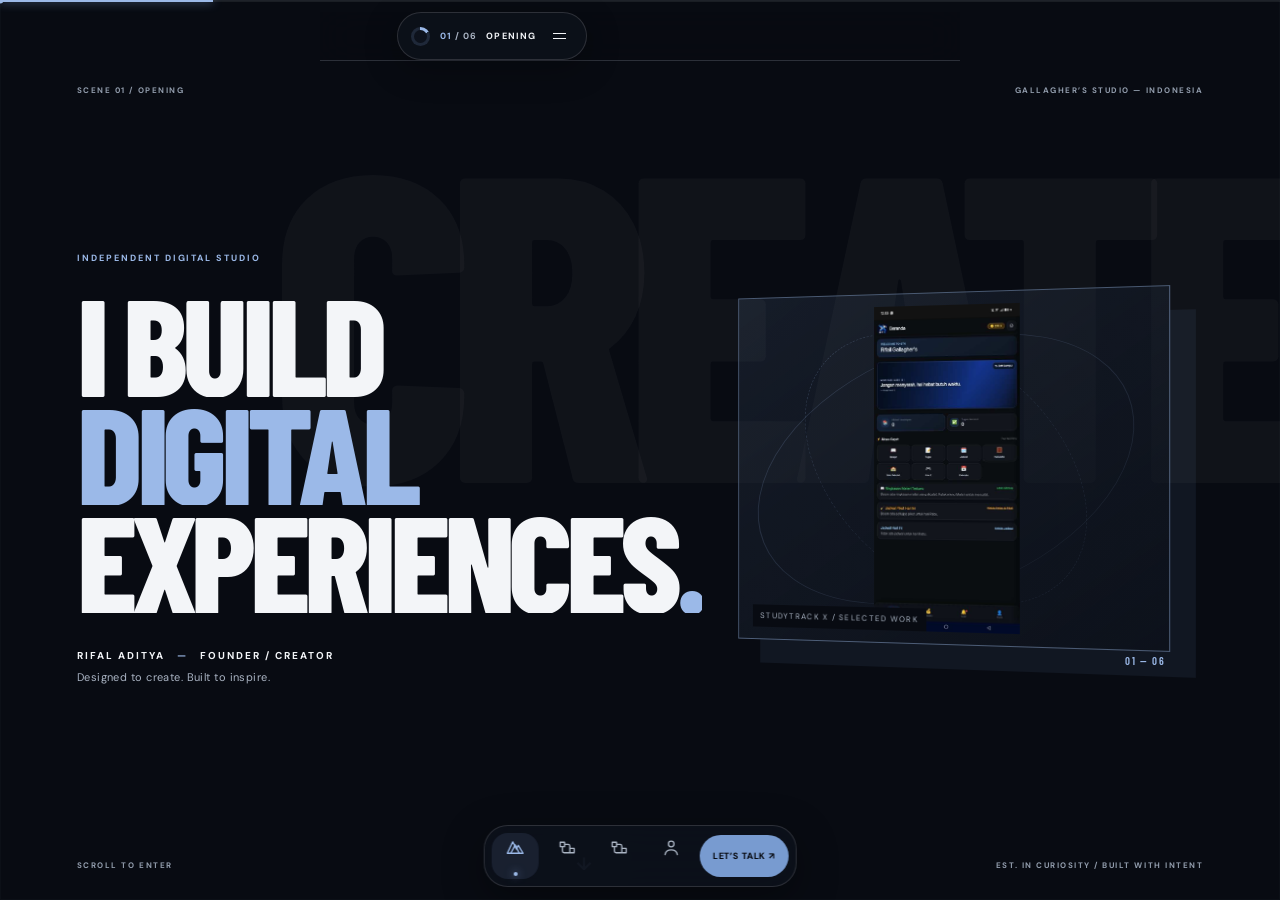
==== commit 070bb8c5: "Refresh single-page app assets after navigation update" ====
--- a/index.html
+++ b/index.html
@@ -10,7 +10,7 @@
 <link rel="icon" href="assets/favicon.svg" type="image/svg+xml">
 <link rel="preconnect" href="https://fonts.googleapis.com"><link rel="preconnect" href="https://fonts.gstatic.com" crossorigin>
 <link href="https://fonts.googleapis.com/css2?family=Barlow+Condensed:wght@500;600;700;800&family=DM+Sans:wght@400;500;600;700&display=swap" rel="stylesheet">
-<link rel="stylesheet" href="style.css?v=app-shell-20261112"><link rel="manifest" href="site.webmanifest"><script src="script.js?v=app-shell-20261112" defer></script>
+<link rel="stylesheet" href="style.css?v=single-app-20261112b"><link rel="manifest" href="site.webmanifest"><script src="script.js?v=single-app-20261112b" defer></script>
 <script type="application/ld+json">{"@context":"https://schema.org","@type":"Organization","name":"Gallagher's Studio","url":"https://rifaladitya289.github.io/Gallagher-s-Studio/","founder":{"@type":"Person","name":"Rifal Aditya","address":{"@type":"PostalAddress","addressCountry":"ID"}}}</script>
 </head>
 <body>
--- a/style.css
+++ b/style.css
@@ -529,3 +529,17 @@
 @media(hover:hover) and (min-width:900px){.dock-item:hover{transform:translateY(-5px) scale(1.1);color:var(--accent-strong)}.dock-item:hover span{opacity:1;transform:translateY(0)}}
 @media(max-width:600px){.island-shell{top:calc(env(safe-area-inset-top) + 10px)}.floating-island{min-width:174px;padding:8px 11px}.island-context{font-size:8px}.dock-wrap{bottom:calc(env(safe-area-inset-bottom) + 10px)}.floating-dock{gap:2px;padding:6px}.dock-item{width:42px;height:44px}.dock-contact{min-width:76px;padding:0 9px}.sheet-grid{grid-template-columns:1fr}.sheet-panel{max-height:90dvh}}
 @media(prefers-reduced-motion:reduce){.floating-island,.dock-wrap,.dock-item,.sheet-panel,.sheet-scrim{transition:none!important}}
+
+.top-progress-line{position:fixed;z-index:130;top:0;left:0;right:0;height:2px;background:rgba(243,245,248,.08);pointer-events:none}
+.top-progress-line i{display:block;width:0;height:100%;background:var(--accent-strong);box-shadow:0 0 10px var(--accent);transition:width .25s ease}
+.island-ring{background:conic-gradient(var(--accent-strong) var(--ring-progress,0%),rgba(120,155,208,.18) 0);border:0}
+.island-ring:before{content:"";position:absolute;inset:3px;border-radius:50%;background:var(--panel);z-index:0}
+.island-ring:after{display:none}
+.dock-talk{display:inline-flex;align-items:center;justify-content:center;min-height:42px;padding:0 13px;border-radius:999px;background:var(--accent);color:#080b12;text-decoration:none;font-size:9px;font-weight:800;letter-spacing:.08em;white-space:nowrap;transition:background .2s ease,transform .2s ease}
+.dock-talk:hover{background:var(--accent-strong);transform:translateY(-2px)}
+.index-search-label{display:block;margin:24px 0 7px;color:var(--muted);font-size:9px;letter-spacing:.16em}
+.chapter-search{width:min(100%,440px);min-height:46px;padding:0 15px;border:1px solid rgba(243,245,248,.2);border-radius:12px;background:var(--panel);color:var(--text);font:inherit}
+.chapter-search:focus-visible{outline:2px solid var(--accent-strong);outline-offset:3px}
+[data-chapter-link][hidden]{display:none}
+@media(max-width:600px){.floating-dock{gap:2px}.dock-talk{padding:0 10px;font-size:8px}.dock-item{width:39px}}
+@media(prefers-reduced-motion:reduce){.top-progress-line i,.dock-talk{transition:none}}
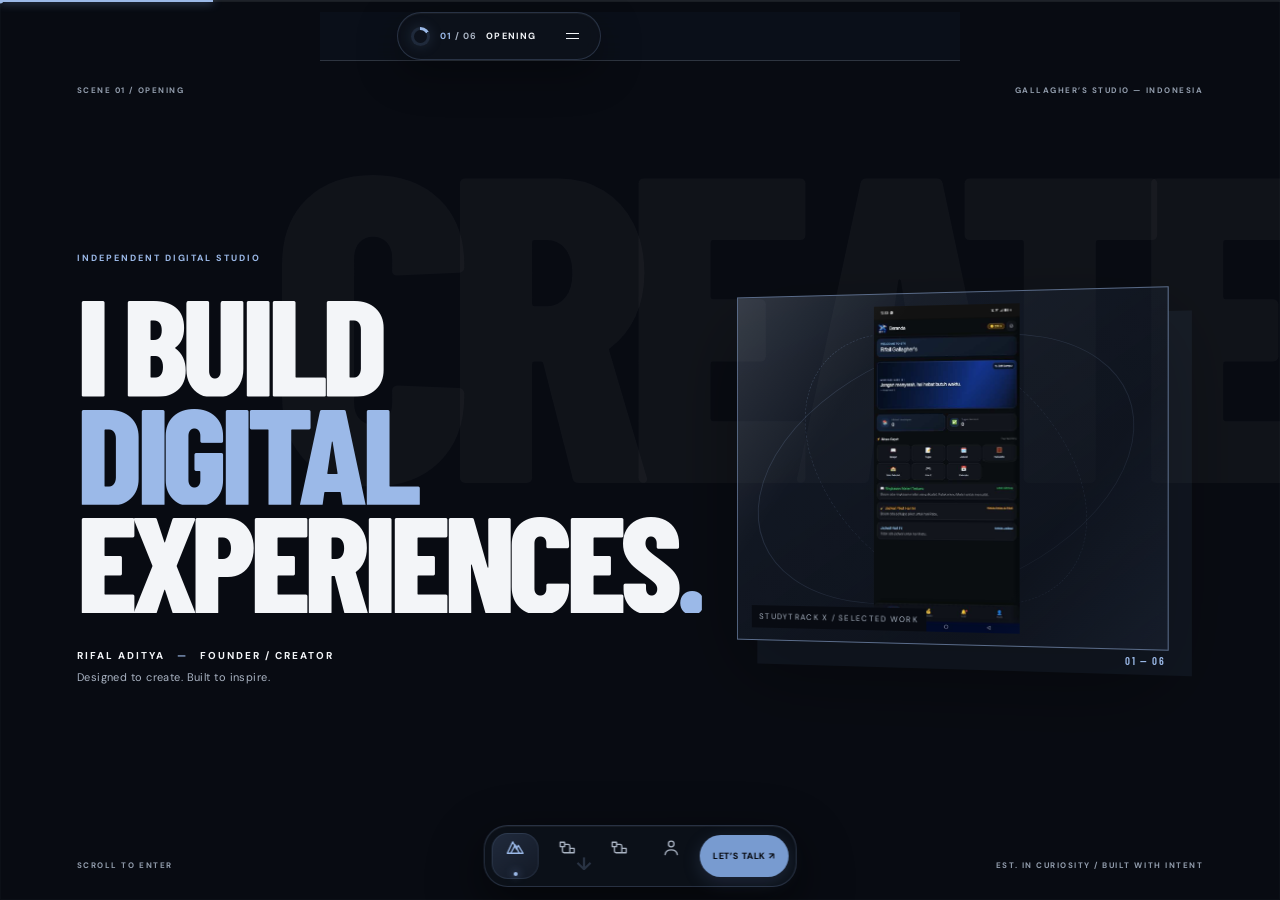
==== commit 12d5e063: "Refresh asset versions for cinematic visual update" ====
--- a/index.html
+++ b/index.html
@@ -10,7 +10,7 @@
 <link rel="icon" href="assets/favicon.svg" type="image/svg+xml">
 <link rel="preconnect" href="https://fonts.googleapis.com"><link rel="preconnect" href="https://fonts.gstatic.com" crossorigin>
 <link href="https://fonts.googleapis.com/css2?family=Barlow+Condensed:wght@500;600;700;800&family=DM+Sans:wght@400;500;600;700&display=swap" rel="stylesheet">
-<link rel="stylesheet" href="style.css?v=single-app-20261112b"><link rel="manifest" href="site.webmanifest"><script src="script.js?v=single-app-20261112b" defer></script>
+<link rel="stylesheet" href="style.css?v=cinematic-visual-20261112c"><link rel="manifest" href="site.webmanifest"><script src="script.js?v=cinematic-visual-20261112c" defer></script>
 <script type="application/ld+json">{"@context":"https://schema.org","@type":"Organization","name":"Gallagher's Studio","url":"https://rifaladitya289.github.io/Gallagher-s-Studio/","founder":{"@type":"Person","name":"Rifal Aditya","address":{"@type":"PostalAddress","addressCountry":"ID"}}}</script>
 </head>
 <body>
--- a/style.css
+++ b/style.css
@@ -543,3 +543,140 @@
 [data-chapter-link][hidden]{display:none}
 @media(max-width:600px){.floating-dock{gap:2px}.dock-talk{padding:0 10px;font-size:8px}.dock-item{width:39px}}
 @media(prefers-reduced-motion:reduce){.top-progress-line i,.dock-talk{transition:none}}
+
+
+/* =========================================================
+   VISUAL DIRECTION 02 — editorial depth + cinematic motion
+   Keeps the original Gallagher's Studio palette.
+   ========================================================= */
+:root{
+  --film-ease:cubic-bezier(.16,.78,.18,1);
+  --film-glass:rgba(13,18,28,.76);
+}
+.film-title>span{
+  clip-path:inset(0 0 100% 0);
+  animation:editorialMask .95s var(--film-ease) both;
+}
+.film-title>span:nth-child(2){animation-delay:.14s}
+.film-title>span:nth-child(3){animation-delay:.28s}
+@keyframes editorialMask{
+  0%{clip-path:inset(0 0 100% 0);transform:translateY(18%)}
+  100%{clip-path:inset(0 0 0 0);transform:translateY(0)}
+}
+.scene.is-active .scene-kicker,
+.scene.is-active .opening-subtitle,
+.scene.is-active .opening-tagline,
+.scene.is-active .poster-description,
+.scene.is-active .poster-details,
+.scene.is-active .poster-cta,
+.scene.is-active .poster-secondary,
+.scene.is-active .process-heading,
+.scene.is-active .service-console,
+.scene.is-active .credits-intro,
+.scene.is-active .contact-scene-copy,
+.scene.is-active .booking-console{
+  animation:sceneContentIn .72s var(--film-ease) both;
+}
+.scene.is-active .opening-subtitle{animation-delay:.12s}
+.scene.is-active .opening-tagline{animation-delay:.2s}
+.scene.is-active .poster-description{animation-delay:.14s}
+.scene.is-active .poster-cta{animation-delay:.24s}
+@keyframes sceneContentIn{
+  from{opacity:0;transform:translate3d(0,20px,0);filter:blur(5px)}
+  to{opacity:1;transform:translate3d(0,0,0);filter:blur(0)}
+}
+.opening-object{perspective:1200px}
+.object-frame{
+  translate:0 var(--parallax-y,0px);
+  transform:rotateY(-14deg) rotateX(5deg);
+  box-shadow:22px 24px 0 rgba(120,155,208,.07),0 35px 85px rgba(0,0,0,.38);
+  border-color:rgba(155,185,232,.52);
+}
+.object-frame:after{
+  content:"";
+  position:absolute;
+  inset:0;
+  pointer-events:none;
+  background:linear-gradient(125deg,rgba(243,245,248,.12),transparent 28%,transparent 72%,rgba(120,155,208,.08));
+}
+.object-orbit{translate:0 var(--parallax-y,0px)}
+.poster-art{perspective:1100px}
+.poster-art>img:first-of-type{
+  translate:0 var(--parallax-y,0px);
+  transform:rotateY(-8deg) rotateX(3deg);
+  box-shadow:0 30px 70px rgba(0,0,0,.36);
+}
+.poster-art .poster-art-inset{
+  translate:0 calc(var(--parallax-y,0px) * -1.35);
+  transform:rotateY(9deg) rotateX(-3deg);
+  box-shadow:0 20px 50px rgba(0,0,0,.45);
+}
+.poster-orbit,.poster-backdrop,.scene-backdrop-word{translate:0 var(--parallax-y,0px)}
+.poster-cta{
+  position:relative;
+  overflow:hidden;
+  isolation:isolate;
+  box-shadow:0 12px 34px rgba(120,155,208,.12);
+}
+.poster-cta:before{
+  content:"";
+  position:absolute;
+  z-index:-1;
+  inset:0;
+  background:linear-gradient(110deg,transparent 20%,rgba(255,255,255,.28) 48%,transparent 72%);
+  transform:translateX(-120%);
+  transition:transform .65s var(--film-ease);
+}
+.poster-cta:hover:before{transform:translateX(120%)}
+.film-frame{transition:background .3s ease,border-color .3s ease}
+.film-frame:hover{background:linear-gradient(180deg,rgba(120,155,208,.08),transparent)}
+.frame-visual{transition:transform .4s var(--film-ease),border-color .3s ease}
+.film-frame:hover .frame-visual{transform:translateY(-5px) scale(1.015);border-color:rgba(155,185,232,.55)}
+.floating-island{
+  min-width:204px;
+  border-color:rgba(155,185,232,.2);
+  box-shadow:0 12px 42px rgba(0,0,0,.34),inset 0 1px 0 rgba(255,255,255,.045);
+}
+.island-ring{box-shadow:0 0 14px rgba(120,155,208,.18)}
+.dock-wrap{filter:drop-shadow(0 16px 28px rgba(0,0,0,.22))}
+.floating-dock{
+  border-color:rgba(155,185,232,.2);
+  background:rgba(13,18,28,.78);
+  box-shadow:inset 0 1px 0 rgba(255,255,255,.05),0 15px 45px rgba(0,0,0,.38);
+}
+.dock-item.is-active{
+  background:linear-gradient(145deg,rgba(120,155,208,.2),rgba(120,155,208,.07));
+  box-shadow:inset 0 0 0 1px rgba(155,185,232,.12);
+}
+.dock-talk{box-shadow:0 5px 18px rgba(120,155,208,.18)}
+.scene-index nav a{position:relative;overflow:hidden}
+.scene-index nav a:after{
+  content:"";
+  position:absolute;
+  left:56px;right:0;bottom:-1px;height:1px;
+  background:var(--accent-strong);
+  transform:scaleX(0);transform-origin:left;
+  transition:transform .35s var(--film-ease);
+}
+.scene-index nav a:hover:after{transform:scaleX(1)}
+@media(hover:hover) and (pointer:fine){
+  .dock-item:hover{transform:translateY(-5px) scale(1.08)}
+  .floating-island:hover{background:rgba(17,26,40,.9)}
+}
+@media(max-width:680px){
+  .floating-island{min-width:184px}
+  .object-frame{transform:rotateY(-7deg) rotateX(2deg)}
+  .poster-art>img:first-of-type{transform:rotateY(-5deg) rotateX(2deg)}
+  .poster-art .poster-art-inset{transform:rotateY(5deg) rotateX(-2deg)}
+  .scene.is-active .booking-console{animation-delay:.1s}
+}
+@media(prefers-reduced-motion:reduce){
+  .film-title>span{clip-path:none;animation:none}
+  .scene.is-active .scene-kicker,.scene.is-active .opening-subtitle,
+  .scene.is-active .opening-tagline,.scene.is-active .poster-description,
+  .scene.is-active .poster-details,.scene.is-active .poster-cta,
+  .scene.is-active .poster-secondary,.scene.is-active .process-heading,
+  .scene.is-active .service-console,.scene.is-active .credits-intro,
+  .scene.is-active .contact-scene-copy,.scene.is-active .booking-console{animation:none}
+  .object-frame,.poster-art>img:first-of-type,.poster-art .poster-art-inset{translate:none}
+}
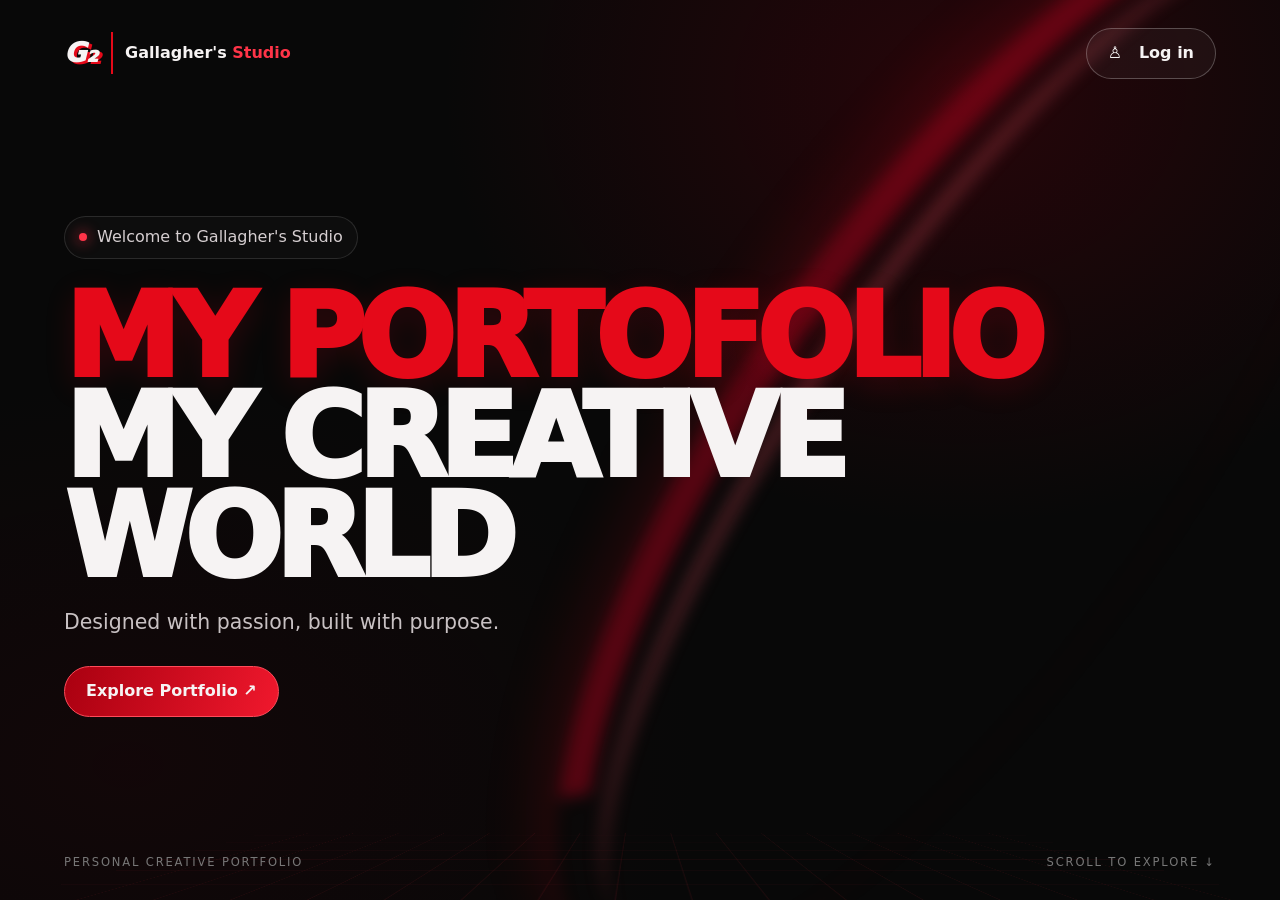
==== commit e27d6831: "Build Gallagher's Studio portfolio website" ====
--- a/index.html
+++ b/index.html
@@ -1,145 +1,62 @@
-<!doctype html>
+<!DOCTYPE html>
 <html lang="id">
 <head>
-<meta charset="utf-8"><meta name="viewport" content="width=device-width,initial-scale=1,viewport-fit=cover"><meta name="theme-color" content="#080b12">
-<title>Gallagher's Studio — A Cinematic Digital Portfolio</title>
-<meta name="description" content="A cinematic portfolio by Rifal Aditya. Explore StudyTrack X, digital product design, web experiences and front-end development.">
-<link rel="canonical" href="https://rifaladitya289.github.io/Gallagher-s-Studio/">
-<meta property="og:type" content="website"><meta property="og:site_name" content="Gallagher's Studio"><meta property="og:title" content="Gallagher's Studio — A Cinematic Digital Portfolio"><meta property="og:description" content="A cinematic portfolio by Rifal Aditya. Explore StudyTrack X and digital experiences."><meta property="og:url" content="https://rifaladitya289.github.io/Gallagher-s-Studio/"><meta property="og:image" content="https://rifaladitya289.github.io/Gallagher-s-Studio/assets/images/stx-home-opt.jpg">
-<meta name="twitter:card" content="summary_large_image"><meta name="twitter:title" content="Gallagher's Studio"><meta name="twitter:description" content="A cinematic portfolio by Rifal Aditya.">
-<link rel="icon" href="assets/favicon.svg" type="image/svg+xml">
-<link rel="preconnect" href="https://fonts.googleapis.com"><link rel="preconnect" href="https://fonts.gstatic.com" crossorigin>
-<link href="https://fonts.googleapis.com/css2?family=Barlow+Condensed:wght@500;600;700;800&family=DM+Sans:wght@400;500;600;700&display=swap" rel="stylesheet">
-<link rel="stylesheet" href="style.css?v=cinematic-visual-20261112c"><link rel="manifest" href="site.webmanifest"><script src="script.js?v=cinematic-visual-20261112c" defer></script>
-<script type="application/ld+json">{"@context":"https://schema.org","@type":"Organization","name":"Gallagher's Studio","url":"https://rifaladitya289.github.io/Gallagher-s-Studio/","founder":{"@type":"Person","name":"Rifal Aditya","address":{"@type":"PostalAddress","addressCountry":"ID"}}}</script>
+<meta charset="UTF-8">
+<meta name="viewport" content="width=device-width,initial-scale=1">
+<meta name="theme-color" content="#080808">
+<meta name="description" content="Gallagher's Studio — personal creative portfolio.">
+<title>Gallagher's Studio — Portfolio</title>
+<style>
+:root{--bg:#080808;--panel:rgba(25,25,27,.76);--line:rgba(255,255,255,.12);--text:#f6f3f3;--muted:#aaa3a5;--red:#e50919;--red2:#ff3448}
+*{box-sizing:border-box}html{scroll-behavior:smooth}body{margin:0;background:var(--bg);color:var(--text);font:16px/1.55 Inter,system-ui,Segoe UI,sans-serif;overflow-x:hidden}button,input,textarea{font:inherit}button{cursor:pointer;color:inherit}.ambient{position:fixed;inset:0;z-index:-1;pointer-events:none;background:radial-gradient(ellipse at 75% 10%,#65000d55,transparent 38%),radial-gradient(ellipse at 10% 85%,#3b000933,transparent 35%),#080808}.glass{background:var(--panel);border:1px solid var(--line);backdrop-filter:blur(18px);-webkit-backdrop-filter:blur(18px);box-shadow:0 18px 55px #0008}.hidden{display:none!important}.red{color:var(--red2)}.muted{color:var(--muted)}.eyebrow{font-size:.73rem;letter-spacing:.19em;text-transform:uppercase;color:#ff6976;font-weight:800}.brand{display:flex;align-items:center;gap:12px;font-weight:800}.brand-mark{font-size:27px;font-style:italic;font-weight:1000;text-shadow:3px 2px var(--red);padding-right:13px;border-right:2px solid var(--red)}.brand-name span{color:var(--red2)}.btn{border:1px solid #ffffff40;border-radius:999px;padding:12px 21px;background:#ffffff0a;display:inline-flex;gap:9px;align-items:center;justify-content:center;text-decoration:none;transition:.25s;font-weight:750}.btn:hover{transform:translateY(-3px);border-color:var(--red2);box-shadow:0 8px 25px #e5091938}.primary{background:linear-gradient(110deg,#a90010,#f0182d);border-color:#ff4b5a}.iconbtn{width:42px;height:42px;border:1px solid var(--line);border-radius:50%;background:#ffffff0a}
+/* cover */#cover{min-height:100svh;padding:28px clamp(20px,5vw,76px);display:flex;flex-direction:column;position:relative;overflow:hidden}.cover-head{display:flex;justify-content:space-between;align-items:center;z-index:2}.cover-main{flex:1;display:flex;align-items:center;position:relative;z-index:1}.cover-copy{padding:70px 0;max-width:1050px}.welcome{display:inline-flex;align-items:center;gap:10px;color:#d5ced0;border:1px solid var(--line);border-radius:99px;padding:8px 14px;background:#1119}.dot{width:8px;height:8px;border-radius:50%;background:var(--red2);box-shadow:0 0 14px var(--red2)}.cover-title{font-size:clamp(3.4rem,9vw,9rem);line-height:.87;letter-spacing:-.065em;font-weight:950;margin:28px 0 20px;text-transform:uppercase}.cover-title span{display:block}.cover-title .first{color:var(--red);text-shadow:0 8px 30px #e5091928}.cover-sub{font-size:clamp(1rem,1.6vw,1.3rem);color:#c8c1c3;margin:0 0 27px}.ribbon{position:absolute;right:8%;top:-22%;width:34%;height:140%;border:35px solid transparent;border-left-color:#f0002455;border-radius:50%;transform:rotate(35deg);filter:blur(8px);box-shadow:-25px 0 55px #e5091922;pointer-events:none}.ribbon:after{content:"";position:absolute;inset:5px 0 0 25px;border-left:12px solid #ff596b55;border-radius:50%;filter:blur(3px)}.floor{position:absolute;bottom:0;left:0;width:100%;height:24%;background:repeating-linear-gradient(90deg,transparent 0 75px,#ff263812 76px 77px),repeating-linear-gradient(0deg,transparent 0 32px,#ff263812 33px 34px);transform:perspective(260px) rotateX(58deg);transform-origin:bottom}.cover-foot{display:flex;justify-content:space-between;color:#777;font-size:.72rem;letter-spacing:.16em;text-transform:uppercase}
+/* workspace */#app{min-height:100vh;display:grid;grid-template-columns:245px minmax(0,1fr);grid-template-rows:76px 1fr}.topbar{grid-column:1/-1;position:sticky;top:0;z-index:10;display:flex;align-items:center;justify-content:space-between;padding:0 28px;background:#090909df;border-bottom:1px solid var(--line);backdrop-filter:blur(20px)}.toplinks{display:flex;gap:7px;margin-left:auto;margin-right:22px}.toplink{border:0;background:transparent;color:#bbb;padding:10px 14px;border-radius:99px}.toplink:hover,.toplink.active{background:#e5091928;color:white}.sidebar{position:sticky;top:76px;height:calc(100vh - 76px);padding:24px 15px;display:flex;flex-direction:column;background:#111d;border-right:1px solid var(--line)}.side-label{font-size:.68rem;letter-spacing:.16em;color:#777;margin:8px 12px}.navitem{display:flex;align-items:center;gap:13px;padding:13px 14px;border-radius:13px;border:1px solid transparent;background:transparent;color:#bbb;text-align:left;margin:3px 0}.navitem:hover{background:#ffffff0b;color:white}.navitem.active{background:linear-gradient(100deg,#e509193d,#e5091908);border-color:#ff344833;color:white;box-shadow:inset 3px 0 var(--red2)}.sidebottom{margin-top:auto}.sidenote{padding:14px;border:1px solid #e5091933;border-radius:14px;color:#c9c1c3;font-size:.82rem;background:#e5091910}main{padding:28px clamp(17px,3vw,44px) 60px;width:100%;max-width:1700px;margin:auto;min-width:0}.page{display:none;animation:enter .35s ease}.page.active{display:block}@keyframes enter{from{opacity:0;transform:translateY(9px)}to{opacity:1;transform:none}}.banner{min-height:220px;border-radius:22px;overflow:hidden;position:relative;display:flex;align-items:center;padding:clamp(25px,5vw,60px);background:linear-gradient(100deg,#050505ed,#160004b8),radial-gradient(ellipse at 80% 50%,#e5091966,transparent 55%);border:1px solid #ff344833}.banner:before{content:"";position:absolute;right:-8%;top:-90%;height:250%;width:55%;border:25px solid #ff002b33;border-left-color:transparent;border-radius:50%;transform:rotate(-25deg);filter:blur(5px)}.banner h1{font-size:clamp(2.8rem,7vw,6.3rem);line-height:.9;letter-spacing:-.06em;margin:10px 0 0;position:relative}.banner p{color:#c1babc;position:relative}.sectionhead{display:flex;align-items:end;justify-content:space-between;gap:14px;margin:34px 0 16px}.sectionhead h2{margin:0;font-size:1.35rem}.sectionhead p{margin:5px 0 0;color:var(--muted);font-size:.9rem}.filters{display:flex;gap:9px;align-items:center;flex-wrap:wrap;margin:18px 0}.chip{border:1px solid var(--line);border-radius:99px;padding:9px 15px;background:#ffffff08;color:#ccc}.chip.active,.chip:hover{background:var(--red);border-color:var(--red);color:white}.search{margin-left:auto;max-width:260px;width:100%;padding:10px 14px;border-radius:99px;border:1px solid var(--line);background:#111;color:white;outline:none}.search:focus{border-color:var(--red2)}.grid{display:grid;grid-template-columns:repeat(3,minmax(0,1fr));gap:17px}.card{border:1px solid var(--line);border-radius:18px;overflow:hidden;background:linear-gradient(145deg,#ffffff0c,#ffffff03);transition:.28s}.card:hover{transform:translateY(-5px);border-color:#ff526677;box-shadow:0 16px 40px #0008}.art{height:180px;display:grid;place-items:center;position:relative;overflow:hidden;background:radial-gradient(ellipse at 70% 80%,#e5091955,transparent 48%),linear-gradient(135deg,#1b1b1d,#050505)}.art:before{content:"";position:absolute;width:65%;height:190%;border:18px solid #ff002b2b;border-left-color:transparent;border-radius:50%;transform:rotate(35deg)}.art strong{font-size:2.5rem;position:relative;text-shadow:0 5px 22px #000}.cardbody{padding:18px}.cardbody h3{margin:0 0 7px}.cardbody p{margin:0;color:var(--muted);font-size:.9rem}.cardfoot{display:flex;align-items:center;justify-content:space-between;margin-top:18px;font-size:.8rem}.textlink{border:0;background:transparent;color:#ff6673;font-weight:750}.panel{margin-top:22px;padding:clamp(20px,3vw,34px);border-radius:20px}.panel h1{font-size:clamp(2rem,4vw,3.8rem);line-height:1;margin:12px 0}.panel p{color:#c0babc;max-width:850px}.infogrid{display:grid;grid-template-columns:repeat(3,1fr);gap:12px;margin-top:25px}.infobox{padding:17px;border:1px solid var(--line);border-radius:14px;background:#ffffff06}.infobox strong{display:block;color:var(--red2);font-size:1.3rem}.contactgrid{display:grid;grid-template-columns:1fr 1fr;gap:30px}.field{display:grid;gap:7px;margin-bottom:15px}.field label{font-size:.85rem;color:#ccc}.field input,.field textarea{width:100%;border:1px solid var(--line);border-radius:12px;background:#111;color:white;padding:13px;outline:none}.field textarea{min-height:120px;resize:vertical}.field input:focus,.field textarea:focus{border-color:var(--red2)}.footer{display:flex;justify-content:space-between;color:#777;font-size:.8rem;padding:25px 2px}.mobile-nav{display:none}.modalback{position:fixed;inset:0;z-index:50;background:#000b;display:grid;place-items:center;padding:18px}.modal{width:min(430px,100%);padding:28px;border:1px solid var(--line);border-radius:20px;background:#151517;position:relative}.modal h2{margin:10px 0}.close{position:absolute;right:15px;top:15px}.toast{position:fixed;bottom:25px;left:50%;transform:translateX(-50%);z-index:60;background:#242426;border:1px solid var(--line);padding:12px 18px;border-radius:99px;box-shadow:0 8px 30px #0008}
+body.light{--bg:#ecebed;--text:#161416;--muted:#625d60;--line:#0002;background:#ecebed;color:#161416}body.light .topbar,body.light .sidebar{background:#eeeceef0}body.light .navitem,body.light .toplink{color:#4c4749}body.light .card,body.light .panel{background:#fff}body.light .field input,body.light .field textarea,body.light .search{background:#fff;color:#111}
+@media(max-width:900px){#app{grid-template-columns:205px minmax(0,1fr)}.grid{grid-template-columns:repeat(2,minmax(0,1fr))}.toplinks{display:none}}
+@media(max-width:650px){#cover{padding:20px}.cover-main{min-height:72vh}.cover-title{font-size:clamp(3rem,15vw,5.2rem)}.cover-title .second{white-space:normal}.ribbon{right:-20%;width:55%;opacity:.65}.cover-foot{font-size:.6rem}#app{display:block;padding-bottom:75px}.topbar{height:64px;padding:0 16px}.topbar .brand-mark{font-size:22px}.sidebar{display:none}main{padding:16px 13px 30px}.banner{min-height:175px;padding:23px}.banner h1{font-size:2.8rem}.grid{grid-template-columns:1fr}.art{height:165px}.filters{gap:7px}.chip{padding:8px 12px;font-size:.83rem}.search{max-width:none;order:2;flex-basis:100%;margin:5px 0 0}.sectionhead{margin-top:27px}.contactgrid{grid-template-columns:1fr}.infogrid{grid-template-columns:1fr}.mobile-nav{display:grid;grid-template-columns:repeat(4,1fr);position:fixed;bottom:0;left:0;right:0;z-index:20;padding:8px 6px calc(8px + env(safe-area-inset-bottom));background:#101012ed;border-top:1px solid var(--line);backdrop-filter:blur(18px)}.mobile-nav button{border:0;background:transparent;color:#aaa;display:grid;gap:3px;justify-items:center;font-size:.68rem;padding:5px}.mobile-nav button span{font-size:1.2rem}.mobile-nav button.active{color:#fff;background:#e5091926;border-radius:12px}.footer{font-size:.72rem}}
+</style>
 </head>
 <body>
-<a class="skip-link" href="#scene-01">Skip cinematic intro</a>
-<div class="film-loader" aria-live="polite" aria-label="Loading experience"><span class="loader-brand">G.</span><span class="loader-count" data-loader-count>00</span><span class="loader-label">PREPARING THE EXPERIENCE</span><span class="loader-track"><i data-loader-bar></i></span></div>
-<div class="top-progress-line" aria-hidden="true"><i data-top-progress></i></div><header class="film-hud island-shell" aria-label="Kontrol pengalaman">
- <div class="floating-island" id="floating-island">
-  <span class="island-ring" aria-hidden="true"></span>
-  <span class="island-context"><b data-scene-count>01 <i>/ 06</i></b><span data-island-title>KARYA YANG BICARA</span></span>
-  <button class="hud-menu island-menu" type="button" aria-expanded="false" aria-controls="scene-index" aria-label="Buka daftar bab"><span></span><span></span></button>
- </div>
-</header>
-<aside class="scene-index" id="scene-index" aria-hidden="true">
-<div class="index-top"><span>GALLAGHER’S STUDIO / CHAPTER INDEX</span><button type="button" class="index-close" aria-label="Close scene index">CLOSE ×</button></div>
-<label class="index-search-label" for="chapter-search">CARI BAB / SEARCH CHAPTER</label><input id="chapter-search" class="chapter-search" type="search" placeholder="Ketik judul bab..." autocomplete="off"><nav aria-label="Scene index">
-<a href="#scene-01" data-chapter-link><span>01</span> PEMBUKA / OPENING <i>↗</i></a>
-<a href="#scene-02" data-chapter-link><span>02</span> KARYA YANG BICARA <i>↗</i></a>
-<a href="#scene-03" data-chapter-link><span>03</span> CARA KERJA <i>↗</i></a>
-<a href="#scene-04" data-chapter-link><span>04</span> PRINSIP DI BALIK KARYA <i>↗</i></a>
-<a href="#scene-05" data-chapter-link><span>05</span> PERJALANAN <i>↗</i></a>
-<a href="#scene-06" data-chapter-link><span>06</span> NGOBROL YUK <i>↗</i></a>
-</nav>
-<div class="index-bottom"><span>GALLAGHER’S STUDIO · RIFAL ADITYA</span><span>DESIGNED TO CREATE. BUILT TO INSPIRE.</span></div>
-</aside>
-<main id="main" class="cinema">
-<section class="scene scene-opening is-active" id="scene-01" data-scene="01" aria-labelledby="opening-title">
-<div class="scene-backdrop-word" aria-hidden="true">CREATE</div>
-<div class="scene-meta"><span>SCENE 01 / OPENING</span><span>GALLAGHER’S STUDIO — INDONESIA</span></div>
-<div class="opening-layout">
-<div class="opening-copy">
-<p class="scene-kicker" data-reveal>INDEPENDENT DIGITAL STUDIO</p>
-<h1 class="film-title" id="opening-title"><span>I BUILD</span><span class="accent-line">DIGITAL</span><span>EXPERIENCES<span class="title-period">.</span></span></h1>
-<p class="opening-subtitle" data-reveal>RIFAL ADITYA <i>—</i> FOUNDER / CREATOR</p>
-<p class="opening-tagline" data-reveal>Designed to create. Built to inspire.</p>
+<div class="ambient"></div>
+<section id="cover">
+ <div class="cover-head"><div class="brand"><div class="brand-mark">G₂</div><div class="brand-name">Gallagher's <span>Studio</span></div></div><button class="btn" id="coverLogin">♙ &nbsp; Log in</button></div>
+ <div class="ribbon"></div><div class="floor"></div>
+ <div class="cover-main"><div class="cover-copy"><div class="welcome"><i class="dot"></i> Welcome to Gallagher's Studio</div><h1 class="cover-title"><span class="first">MY PORTOFOLIO</span><span>MY CREATIVE WORLD</span></h1><p class="cover-sub">Designed with passion, built with purpose.</p><button class="btn primary" id="enter">Explore Portfolio ↗</button></div></div>
+ <div class="cover-foot"><span>Personal creative portfolio</span><span>Scroll to explore ↓</span></div>
+</section>
+<div id="app" class="hidden">
+ <header class="topbar"><div class="brand"><div class="brand-mark">G₂</div><div class="brand-name">Gallagher's <span>Studio</span></div></div><nav class="toplinks"><button class="toplink active" data-page="home">Home</button><button class="toplink" data-page="portfolio">My Project</button><button class="toplink" data-page="about">About me</button><button class="toplink" data-page="contact">Contact</button></nav><div style="display:flex;gap:9px"><button class="iconbtn" id="theme" aria-label="Toggle theme">◐</button><button class="iconbtn" id="loginTop" aria-label="Log in">♙</button></div></header>
+ <aside class="sidebar"><div class="side-label">Workspace</div><button class="navitem active" data-page="home">⌂ <span>HomePage</span></button><button class="navitem" data-page="portfolio">▦ <span>My Project</span></button><button class="navitem" data-page="about">♙ <span>About me</span></button><button class="navitem" data-page="contact">✉ <span>Contact</span></button><div class="sidebottom"><div class="side-label">More</div><button class="navitem" data-page="settings">⚙ <span>Settings</span></button><button class="navitem" data-page="info">ⓘ <span>About Studio</span></button><div class="sidenote">A space to explore ideas, build projects, and keep creating.</div></div></aside>
+ <main>
+  <section class="page active" id="page-home"><div class="banner"><div><div class="eyebrow">Gallagher's Studio · Personal portfolio</div><h1>MY CREATIVE<br><span class="red">WORLD.</span></h1><p>A collection of projects, experiments, and ideas.</p></div></div><div class="sectionhead"><div><h2>Featured Projects</h2><p>Selected work from my creative journey.</p></div><button class="textlink" data-go="portfolio">View all →</button></div><div class="filters" id="homeFilters"><button class="chip active" data-filter="All">All</button><button class="chip" data-filter="Web Development">Web</button><button class="chip" data-filter="UI/UX Design">UI/UX</button><button class="chip" data-filter="Creative">Creative</button></div><div class="grid" id="homeGrid"></div><footer class="footer"><span>© <span class="year"></span> Gallagher's Studio</span><span>Made to create.</span></footer></section>
+  <section class="page" id="page-portfolio"><div class="banner"><div><div class="eyebrow">Explore my work</div><h1>MY PROJECT</h1><p>Projects, concepts, and creative experiments.</p></div></div><div class="sectionhead"><div><h2>Project Archive</h2><p>Find something interesting.</p></div></div><div class="filters" id="projectFilters"><button class="chip active" data-filter="All">All</button><button class="chip" data-filter="Web Development">Web Development</button><button class="chip" data-filter="UI/UX Design">UI/UX Design</button><button class="chip" data-filter="Creative">Creative</button><button class="chip" data-filter="Other">Other</button><input class="search" id="search" placeholder="⌕ Search projects..."></div><div class="grid" id="projectGrid"></div><footer class="footer"><span>© <span class="year"></span> Gallagher's Studio</span><span>Project archive</span></footer></section>
+  <section class="page" id="page-about"><div class="banner"><div><div class="eyebrow">The person behind the pixels</div><h1>ABOUT ME</h1><p>Get to know the creator behind Gallagher's Studio.</p></div></div><div class="panel glass"><div class="eyebrow">Hello, I'm Rifal</div><h1>Curious mind.<br><span class="red">Creative builder.</span></h1><p>Welcome to my creative space. I'm interested in technology, web development, interface design, and turning ideas into useful digital experiences. Gallagher's Studio is where I collect my experiments, projects, and progress as I keep learning.</p><p>My approach is simple: stay curious, keep creating, and make every project a chance to become better.</p><div class="infogrid"><div class="infobox"><strong>01</strong>Learn continuously</div><div class="infobox"><strong>02</strong>Build with purpose</div><div class="infobox"><strong>03</strong>Keep improving</div></div></div></section>
+  <section class="page" id="page-contact"><div class="banner"><div><div class="eyebrow">Have an idea?</div><h1>LET'S TALK</h1><p>Open for conversations, ideas, and collaborations.</p></div></div><div class="panel glass contactgrid"><div><div class="eyebrow">Contact</div><h1>Let's create<br><span class="red">something good.</span></h1><p>Send a message about an idea, project, or collaboration.</p></div><form id="contactForm"><div class="field"><label>Your name</label><input id="name" required placeholder="Your name"></div><div class="field"><label>Email</label><input id="email" type="email" required placeholder="email@example.com"></div><div class="field"><label>Message</label><textarea id="message" required placeholder="Write your message..."></textarea></div><button class="btn primary">Prepare message ↗</button></form></div></section>
+  <section class="page" id="page-settings"><div class="panel glass"><div class="eyebrow">Preferences</div><h1>Settings</h1><p>Switch between dark and light appearance using the ◐ button in the top bar.</p><button class="btn" id="theme2">Toggle appearance</button></div></section>
+  <section class="page" id="page-info"><div class="panel glass"><div class="eyebrow">The studio</div><h1>Gallagher's <span class="red">Studio</span></h1><p>Personal portfolio and creative workspace. A place to showcase projects, learning progress, and digital design explorations.</p></div></section>
+ </main>
+ <nav class="mobile-nav"><button class="active" data-page="home"><span>⌂</span>Home</button><button data-page="portfolio"><span>▦</span>Projects</button><button data-page="about"><span>♙</span>About</button><button data-page="contact"><span>✉</span>Contact</button></nav>
 </div>
-<div class="opening-object" data-tilt>
-<div class="object-orbit orbit-one"></div><div class="object-orbit orbit-two"></div>
-<div class="object-frame"><img src="assets/images/stx-home-opt.jpg" alt="StudyTrack X dashboard interface preview" fetchpriority="high" width="1200" height="800"><span class="object-caption">STUDYTRACK X / SELECTED WORK</span></div>
-<span class="object-index">01 — 06</span>
-</div>
-</div>
-<div class="scene-bottom"><span>SCROLL TO ENTER</span><span class="scroll-cue">↓</span><span>EST. IN CURIOSITY / BUILT WITH INTENT</span></div>
-</section>
-<section class="scene scene-work" id="scene-02" data-scene="02" aria-labelledby="work-title">
-<div class="poster-backdrop" aria-hidden="true">STX</div>
-<div class="scene-meta"><span>SCENE 02 / THE WORK</span><span>FEATURED PROJECT / 001</span></div>
-<div class="poster-layout">
-<div class="poster-copy">
-<p class="scene-kicker">A DIGITAL PRODUCT BY RIFAL ADITYA</p>
-<h2 class="poster-title display" id="work-title">STUDYTRACK<span>X.</span></h2>
-<div class="poster-details"><span>PROJECT FILE / 2026</span><span>EDTECH</span><span>WEB APP</span><span>STUDENT TOOLS</span></div>
-<p class="poster-description">A student-focused web platform that brings learning tools and everyday school activities into one place.</p>
-<a class="poster-cta magnetic" href="https://rifaladitya289.github.io/studytrack.v26.00/" target="_blank" rel="noopener noreferrer" data-cursor="VIEW">WATCH THE LIVE PROJECT <span>↗</span></a>
-<button class="poster-secondary" type="button" data-open-sheet="sheet-work">READ THE CASE STUDY ↗</button>
-</div>
-<div class="poster-art" data-tilt>
-<div class="poster-orbit"></div><img src="assets/images/stx-profile-opt.jpg" alt="StudyTrack X student profile interface" loading="lazy" width="1200" height="800"><img class="poster-art-inset" src="assets/images/stx-wallet-opt.jpg" alt="StudyTrack X Student Wallet interface" loading="lazy" width="1200" height="800"><span class="poster-stamp">ONE<br>REAL<br>PRODUCT</span>
-</div>
-</div>
-<div class="scene-bottom"><span>01 / SELECTED WORK</span><span>MORE WORK COMING WHEN IT’S READY</span></div>
-</section>
-<section class="scene scene-process" id="scene-03" data-scene="03" aria-labelledby="process-title">
-<div class="scene-meta"><span>SCENE 03 / THE PROCESS</span><span>FROM IDEA TO LIVE</span></div>
-<div class="process-heading"><p class="scene-kicker">A SIMPLE CREATIVE SEQUENCE</p><h2 class="display" id="process-title">FROM THOUGHT<span>TO THING.</span></h2><p>Five connected stages. One clear intention: make the useful feel effortless.</p></div>
-<div class="filmstrip-wrap">
-<div class="filmstrip" data-filmstrip data-cursor="DRAG" tabindex="0" aria-label="Horizontally scrollable creative process">
-<article class="film-frame"><span class="frame-number">01 / THE SPARK</span><div class="frame-visual idea-visual"><span>?</span><i></i></div><h3>IDEA</h3><p>Find the problem worth solving.</p></article>
-<article class="film-frame"><span class="frame-number">02 / FIRST FORM</span><div class="frame-visual sketch-visual"><span></span><span></span><span></span></div><h3>SKETCH</h3><p>Give the idea a clear structure.</p></article>
-<article class="film-frame"><span class="frame-number">03 / THE FEEL</span><div class="frame-visual design-visual"><i></i><i></i><i></i></div><h3>DESIGN</h3><p>Shape the experience and its details.</p></article>
-<article class="film-frame"><span class="frame-number">04 / THE BUILD</span><div class="frame-visual code-visual"><span>&lt;/&gt;</span><i></i><i></i></div><h3>CODE</h3><p>Turn the design into an interaction.</p></article>
-<article class="film-frame"><span class="frame-number">05 / RELEASE</span><div class="frame-visual live-visual"><span>LIVE</span><i></i></div><h3>LIVE</h3><p>Publish, review and keep improving.</p></article>
-</div>
-</div>
-<div class="scene-bottom"><span>DRAG / SWIPE TO EXPLORE</span><span>IDEA → SKETCH → DESIGN → CODE → LIVE</span></div>
-</section>
-<section class="scene scene-philosophy" id="scene-04" data-scene="04" aria-labelledby="philosophy-title">
-<div class="scene-meta"><span>SCENE 04 / THE PHILOSOPHY</span><span>WHAT I BRING TO THE TABLE</span></div>
-<div class="philosophy-layout">
-<div class="philosophy-statement"><p class="scene-kicker">THE STUDIO PRINCIPLE</p><h2 class="display" id="philosophy-title">LESS NOISE.<br><span>MORE</span><br>MEANING<span class="title-period">.</span></h2><p class="philosophy-quote">“Designed to create. Built to inspire.”</p></div>
-<div class="service-console"><p class="scene-kicker">SERVICES / SELECT A DISCIPLINE</p>
-<a class="service-line" href="#scene-04"><span>01</span><strong>DASHBOARD & WEB APP DESIGN</strong><i>UI / UX ↗</i></a>
-<a class="service-line" href="#scene-04"><span>02</span><strong>RESPONSIVE WEBSITE DESIGN</strong><i>WEB ↗</i></a>
-<a class="service-line" href="#scene-04"><span>03</span><strong>FRONT-END DEVELOPMENT</strong><i>HTML / CSS / JS ↗</i></a>
-<a class="service-all" href="#scene-04">EXPLORE SERVICE DETAILS ↗</a>
-</div>
-</div>
-<div class="scene-bottom"><span>CLARITY IS A FEATURE</span><span>FUNCTION FIRST / FEELING ALWAYS</span></div>
-</section>
-<section class="scene scene-journey" id="scene-05" data-scene="05" aria-labelledby="journey-title">
-<div class="scene-meta"><span>SCENE 05 / THE JOURNEY</span><span>ROLLING CREDITS</span></div>
-<div class="credits-layout">
-<div class="credits-intro"><p class="scene-kicker">A WORK IN PROGRESS</p><h2 class="display" id="journey-title">THE<br><span>JOURNEY.</span></h2><p>Not a list of claims. Just the work, the direction, and what’s real today.</p><button type="button" class="credits-link" data-open-sheet="sheet-about">MEET THE CREATOR ↗</button></div>
-<div class="credits-roll">
-<div class="credit-entry"><span>01 / THE CREATOR</span><strong>RIFAL ADITYA</strong><p>Founder and creator of Gallagher’s Studio.</p></div>
-<div class="credit-entry"><span>02 / THE STUDIO</span><strong>GALLAGHER’S STUDIO</strong><p>Independent digital studio based in Indonesia.</p></div>
-<div class="credit-entry"><span>03 / THE FIRST PUBLIC CASE</span><strong>STUDYTRACK X</strong><p>A student-focused web platform, published as a live project.</p></div>
-<div class="credit-entry"><span>04 / THE TOOLKIT</span><strong>HTML / CSS / JAVASCRIPT</strong><p>Browser-native technologies documented in the StudyTrack X project.</p></div>
-<div class="credit-entry credit-next"><span>05 / NEXT CHAPTER</span><strong>MORE WORK IN PROGRESS</strong><p>New projects will appear when they’re ready to be shared.</p></div>
-</div>
-</div>
-<div class="scene-bottom"><span>NO INVENTED MILESTONES</span><span>THE STORY IS STILL BEING WRITTEN</span></div>
-</section>
-<section class="scene scene-contact" id="scene-06" data-scene="06" aria-labelledby="contact-title">
-<div class="scene-meta"><span>SCENE 06 / FINAL SCENE</span><span>END CREDITS / BEGIN SOMETHING</span></div>
-<div class="contact-scene-layout">
-<div class="contact-scene-copy"><p class="scene-kicker">THE NEXT FRAME IS YOURS</p><h2 class="display" id="contact-title">LET’S MAKE<br><span>IT MATTER.</span></h2><p>Have a website, dashboard or digital product in mind? Tell me what you want to make.</p><a class="contact-email" data-email-user="rifaladitya812" data-email-domain="gmail.com" href="#scene-06">REVEAL EMAIL ADDRESS ↗</a><p class="contact-signoff">RIFAL ADITYA <i>—</i> GALLAGHER’S STUDIO</p></div>
-<form class="contact-form booking-console" data-contact-form data-endpoint="https://formspree.io/f/YOUR_FORM_ID">
-<div class="console-head"><span>PROJECT INQUIRY / 001</span><span>SECURE BRIEF</span></div>
-<div class="field"><label for="name">YOUR NAME *</label><input id="name" name="name" autocomplete="name" required maxlength="100" placeholder="Name"></div>
-<div class="field"><label for="email">EMAIL ADDRESS *</label><input id="email" name="email" type="email" autocomplete="email" required maxlength="160" placeholder="you@example.com"></div>
-<div class="field"><label for="type">PROJECT TYPE *</label><select id="type" name="project_type" required><option value="">Select project type</option><option>Dashboard / web app</option><option>Website design</option><option>Front-end development</option><option>Other</option></select></div>
-<div class="console-row"><div class="field"><label for="budget">BUDGET</label><select id="budget" name="budget"><option value="">To discuss</option><option>Not sure yet</option></select></div><div class="field"><label for="timeline">TIMELINE</label><select id="timeline" name="timeline"><option value="">Flexible</option><option>Within 2–4 weeks</option><option>Within 1–2 months</option><option>More than 2 months</option></select></div></div>
-<div class="field"><label for="message">THE IDEA *</label><textarea id="message" name="message" required minlength="20" maxlength="4000" placeholder="What are you trying to build?"></textarea></div>
-<button class="console-submit magnetic" type="submit" disabled>SEND PROJECT BRIEF <span>↗</span></button><p class="form-status" data-form-status aria-live="polite">Form setup pending — email is available as an alternative.</p>
-</form>
-</div>
-<div class="scene-bottom"><span>THANK YOU FOR WATCHING</span><a href="#scene-01">REPLAY FROM THE BEGINNING ↑</a></div>
-</section>
-</main>
-<div class="dock-wrap" aria-label="Navigasi cepat">
- <nav class="floating-dock" aria-label="Bab utama">
-  <a class="dock-item is-active" href="#scene-01" aria-label="Pembuka" aria-current="location" title="Pembuka"><svg viewBox="0 0 24 24" aria-hidden="true"><path d="M3 18.5 9.2 5.5l4.1 8.2 2.2-4.1 5.5 9H3Z"/><path d="M7 18.5 12 9l4.5 9.5"/></svg><span>MULAI</span></a>
-  <a class="dock-item" href="#scene-02" aria-label="Karya yang bicara" title="Karya yang bicara"><svg viewBox="0 0 24 24" aria-hidden="true"><path d="M4 6h5v5H4zM15 13h5v5h-5zM9 8.5h4a2 2 0 0 1 2 2V13M6.5 11v5a2 2 0 0 0 2 2H15"/></svg><span>KARYA</span></a>
-  <a class="dock-item" href="#scene-03" aria-label="Cara kerja" title="Cara kerja"><svg viewBox="0 0 24 24" aria-hidden="true"><path d="M4 6h5v5H4zM15 13h5v5h-5zM9 8.5h4a2 2 0 0 1 2 2V13M6.5 11v5a2 2 0 0 0 2 2H15"/></svg><span>PROSES</span></a>
-  <button class="dock-item" type="button" data-open-sheet="sheet-about" aria-label="Tentang Rifal" title="Tentang Rifal"><svg viewBox="0 0 24 24" aria-hidden="true"><circle cx="12" cy="8" r="3.2"/><path d="M5 20c.7-3.4 3.1-5.2 7-5.2s6.3 1.8 7 5.2"/></svg><span>AKU</span></button><a class="dock-talk" href="#scene-06">LET’S TALK ↗</a>
- </nav>
-</div>
-<section class="bottom-sheet" id="sheet-work" aria-hidden="true" aria-labelledby="sheet-work-title"><div class="sheet-scrim" data-close-sheet></div><div class="sheet-panel" role="dialog" aria-modal="true"><div class="sheet-grip"></div><button class="sheet-close" type="button" data-close-sheet aria-label="Tutup">×</button><p class="scene-kicker">01 / CASE STUDY · EDTECH</p><h2 class="display" id="sheet-work-title">STUDYTRACK <span>X.</span></h2><img src="assets/images/stx-home-opt.jpg" alt="Tampilan dashboard StudyTrack X" loading="lazy" width="1200" height="800"><div class="sheet-grid"><article><h3>MASALAH</h3><p>Pelajar dapat perlu berpindah di antara beberapa alat untuk jadwal, materi, tugas, dan aktivitas sekolah. StudyTrack X menyatukan sejumlah alur tersebut dalam satu platform browser.</p></article><article><h3>PERANKU</h3><p>StudyTrack X adalah proyek yang aku buat dan kembangkan. Rincian tanggung jawab lebih lanjut akan ditambahkan seiring dokumentasi proyek berkembang.</p></article><article><h3>PROSES</h3><p>Menentukan kebutuhan fitur, menyusun struktur antarmuka, membangun front-end, lalu meninjau pengalaman live dan menyempurnakannya.</p></article><article><h3>TEKNOLOGI</h3><p>HTML, CSS, JavaScript. Versi yang diaudit menggunakan localStorage untuk banyak data akun dan fitur. Tidak mengklaim backend cloud terhubung.</p></article><article><h3>FITUR</h3><p>Akun, profil, jadwal, materi, tugas, agenda, kuis dari catatan, Student Wallet, kalkulator, konverter, timer, stopwatch, dan fitur kelas.</p></article><article><h3>HASIL</h3><p>StudyTrack X tersedia sebagai proyek web live. Belum ada angka penggunaan atau dampak terukur yang diverifikasi, jadi tidak ada metrik yang diklaim.</p></article></div><div class="sheet-gallery"><img src="assets/images/stx-profile-opt.jpg" alt="Antarmuka profil StudyTrack X" loading="lazy"><img src="assets/images/stx-wallet-opt.jpg" alt="Antarmuka Student Wallet" loading="lazy"></div><a class="poster-cta" href="https://rifaladitya289.github.io/studytrack.v26.00/" target="_blank" rel="noopener noreferrer">COBA STUDYTRACK X ↗</a></div></section>
-<section class="bottom-sheet" id="sheet-about" aria-hidden="true" aria-labelledby="sheet-about-title"><div class="sheet-scrim" data-close-sheet></div><div class="sheet-panel" role="dialog" aria-modal="true"><div class="sheet-grip"></div><button class="sheet-close" type="button" data-close-sheet aria-label="Tutup">×</button><p class="scene-kicker">SIAPA DI BALIK STUDIO / THE CREATOR</p><h2 class="display" id="sheet-about-title">RIFAL <span>ADITYA.</span></h2><p>Gallagher’s Studio dipimpin oleh Rifal Aditya, kreator independen dari Indonesia. Fokus saat ini adalah merancang dan membangun dashboard, website, serta alat digital yang berorientasi pada kebutuhan pengguna.</p><div class="skill-list"><span>HTML</span><span>CSS</span><span>JavaScript</span><span>UI / UX</span><span>Responsive Design</span></div><h3>PRINSIP STUDIO</h3><blockquote>“Designed to create. Built to inspire.”</blockquote><p>Testimoni, logo klien, dan klaim kolaborasi akan ditambahkan hanya jika sudah ada bukti dan izin yang sesuai.</p></div></section>
-<section class="bottom-sheet" id="sheet-services" aria-hidden="true" aria-labelledby="sheet-services-title"><div class="sheet-scrim" data-close-sheet></div><div class="sheet-panel" role="dialog" aria-modal="true"><div class="sheet-grip"></div><button class="sheet-close" type="button" data-close-sheet aria-label="Tutup">×</button><p class="scene-kicker">LAYANAN / WHAT I CAN BUILD</p><h2 class="display" id="sheet-services-title">IDEA TO <span>INTERFACE.</span></h2><div class="sheet-grid"><article><h3>01 / UI & UX</h3><p>Struktur halaman, alur pengguna, wireframe, arah visual, dan desain responsif. Deliverable disepakati dalam ruang lingkup tertulis.</p></article><article><h3>02 / WEBSITE</h3><p>Hierarki konten, layout visual, tampilan responsif, metadata SEO dasar, dan pemeriksaan aksesibilitas.</p></article><article><h3>03 / FRONT-END</h3><p>HTML semantik, CSS responsif, interaksi JavaScript, setup GitHub Pages, dan pemeriksaan browser.</p></article><article><h3>ALUR KERJA</h3><p>Discover → Design → Build → Launch. Timeline dan harga ditentukan setelah ruang lingkup disepakati. Harga: request a quote.</p></article></div><h3>PERTANYAAN UMUM</h3><details><summary>Berapa biaya proyek?</summary><p>Penawaran dibuat setelah kebutuhan, kompleksitas, dan deliverable dipahami.</p></details><details><summary>Berapa lama pengerjaannya?</summary><p>Estimasi waktu ditentukan setelah ruang lingkup, materi, dan putaran revisi jelas.</p></details><details><summary>Bisa mengembangkan website yang sudah ada?</summary><p>Bisa, setelah meninjau codebase, hosting, dan perubahan yang dibutuhkan.</p></details><details><summary>Apa yang dibutuhkan untuk mulai?</summary><p>Deskripsi masalah, pengguna, fitur yang diinginkan, deadline, dan referensi.</p></details></div></section>
-<div class="cursor-system" aria-hidden="true"><span class="cursor-core"></span><span class="cursor-label"></span></div>
-</body></html>+<div class="modalback hidden" id="modal"><div class="modal"><button class="iconbtn close" id="close">×</button><div class="eyebrow">Welcome back</div><h2>Log in to the studio</h2><p class="muted">Demo only — authentication is not connected yet.</p><form id="loginForm"><div class="field"><label>Email</label><input type="email" required placeholder="you@example.com"></div><div class="field"><label>Password</label><input type="password" required placeholder="Password"></div><button class="btn primary" style="width:100%">Continue →</button></form></div></div>
+<div class="toast hidden" id="toast"></div>
+<script>
+const projects=[
+ {title:"StudyTrack X",category:"Web Development",desc:"A modern learning platform designed for students.",tag:"Featured",symbol:"STX"},
+ {title:"Gallagher's Studio",category:"UI/UX Design",desc:"Personal brand and creative portfolio experience.",tag:"Featured",symbol:"G₂"},
+ {title:"Car Showcase",category:"Creative",desc:"A cinematic visual exploration of automotive culture.",tag:"Creative",symbol:"RX"},
+ {title:"Interface Experiments",category:"UI/UX Design",desc:"Components, layouts, and micro-interaction studies.",tag:"Concept",symbol:"UI"},
+ {title:"Digital Playground",category:"Other",desc:"Small experiments, ideas, and other digital work.",tag:"Lab",symbol:"LAB"}
+];
+const $=s=>document.querySelector(s),$$=s=>document.querySelectorAll(s);
+function toast(msg){const el=$("#toast");el.textContent=msg;el.classList.remove("hidden");clearTimeout(window.toastTimer);window.toastTimer=setTimeout(()=>el.classList.add("hidden"),2400)}
+function render(target,filter="All",query=""){const q=query.toLowerCase().trim(),items=projects.filter(p=>(filter==="All"||p.category===filter)&&(`${p.title} ${p.category} ${p.desc}`.toLowerCase().includes(q)));$(target).innerHTML=items.length?items.map(p=>`<article class="card"><div class="art"><strong>${p.symbol}</strong></div><div class="cardbody"><div class="eyebrow">${p.tag}</div><h3>${p.title}</h3><p>${p.desc}</p><div class="cardfoot"><span class="muted">${p.category}</span><button class="textlink" data-project="${p.title}">View Project ↗</button></div></div></article>`).join(""):'<p class="muted">No projects found.</p>';$(target).querySelectorAll("[data-project]").forEach(b=>b.onclick=()=>toast(b.dataset.project+" — project details coming soon."))}
+function page(name){$("#cover").classList.add("hidden");$("#app").classList.remove("hidden");$$(".page").forEach(p=>p.classList.toggle("active",p.id==="page-"+name));$$("[data-page]").forEach(b=>b.classList.toggle("active",b.dataset.page===name));window.scrollTo({top:0,behavior:"smooth"})}
+$$("[data-page]").forEach(b=>b.addEventListener("click",()=>page(b.dataset.page)));$$("[data-go]").forEach(b=>b.addEventListener("click",()=>page(b.dataset.go)));$("#enter").onclick=()=>page("home");
+function bindFilters(id,target,searchId){const wrap=$(id);wrap.querySelectorAll("[data-filter]").forEach(b=>b.onclick=()=>{wrap.querySelectorAll(".chip").forEach(x=>x.classList.remove("active"));b.classList.add("active");render(target,b.dataset.filter,$(searchId)?.value||"")});if(searchId)$(searchId).oninput=e=>render(target,wrap.querySelector(".chip.active")?.dataset.filter||"All",e.target.value)}
+bindFilters("#homeFilters","#homeGrid");bindFilters("#projectFilters","#projectGrid","#search");render("#homeGrid");render("#projectGrid");$$(".year").forEach(x=>x.textContent=new Date().getFullYear());
+function openModal(){$("#modal").classList.remove("hidden")}$("#coverLogin").onclick=openModal;$("#loginTop").onclick=openModal;$("#close").onclick=()=>$("#modal").classList.add("hidden");$("#modal").onclick=e=>{if(e.target.id==="modal")$("#modal").classList.add("hidden")};$("#loginForm").onsubmit=e=>{e.preventDefault();$("#modal").classList.add("hidden");toast("Demo login — backend belum terhubung.")};
+function toggleTheme(){document.body.classList.toggle("light");toast(document.body.classList.contains("light")?"Light mode enabled":"Dark mode enabled")}$("#theme").onclick=toggleTheme;$("#theme2").onclick=toggleTheme;
+$("#contactForm").onsubmit=e=>{e.preventDefault();const subject=encodeURIComponent("Portfolio message from "+$("#name").value),body=encodeURIComponent($("#message").value+"\n\nFrom: "+$("#email").value);location.href="mailto:?subject="+subject+"&body="+body};
+</script>
+</body>
+</html>
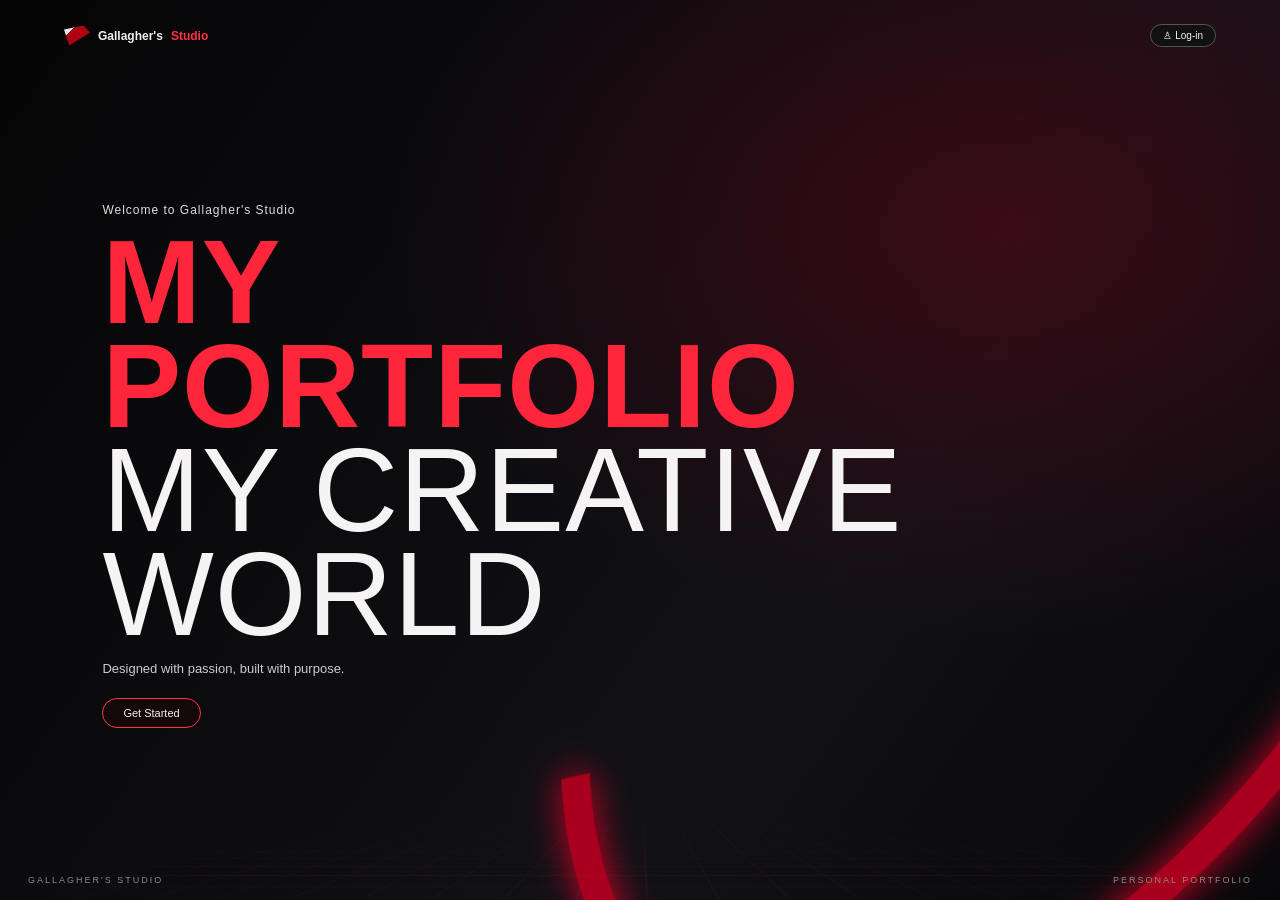
==== commit 3323c0e6: "Rebuild portfolio UI to match Gallagher Studio references" ====
--- a/index.html
+++ b/index.html
@@ -1,62 +1,51 @@
-<!DOCTYPE html>
+<!doctype html>
 <html lang="id">
 <head>
-<meta charset="UTF-8">
-<meta name="viewport" content="width=device-width,initial-scale=1">
-<meta name="theme-color" content="#080808">
-<meta name="description" content="Gallagher's Studio — personal creative portfolio.">
-<title>Gallagher's Studio — Portfolio</title>
+<meta charset="utf-8"><meta name="viewport" content="width=device-width,initial-scale=1"><meta name="theme-color" content="#09090b">
+<title>Gallagher's Studio</title>
 <style>
-:root{--bg:#080808;--panel:rgba(25,25,27,.76);--line:rgba(255,255,255,.12);--text:#f6f3f3;--muted:#aaa3a5;--red:#e50919;--red2:#ff3448}
-*{box-sizing:border-box}html{scroll-behavior:smooth}body{margin:0;background:var(--bg);color:var(--text);font:16px/1.55 Inter,system-ui,Segoe UI,sans-serif;overflow-x:hidden}button,input,textarea{font:inherit}button{cursor:pointer;color:inherit}.ambient{position:fixed;inset:0;z-index:-1;pointer-events:none;background:radial-gradient(ellipse at 75% 10%,#65000d55,transparent 38%),radial-gradient(ellipse at 10% 85%,#3b000933,transparent 35%),#080808}.glass{background:var(--panel);border:1px solid var(--line);backdrop-filter:blur(18px);-webkit-backdrop-filter:blur(18px);box-shadow:0 18px 55px #0008}.hidden{display:none!important}.red{color:var(--red2)}.muted{color:var(--muted)}.eyebrow{font-size:.73rem;letter-spacing:.19em;text-transform:uppercase;color:#ff6976;font-weight:800}.brand{display:flex;align-items:center;gap:12px;font-weight:800}.brand-mark{font-size:27px;font-style:italic;font-weight:1000;text-shadow:3px 2px var(--red);padding-right:13px;border-right:2px solid var(--red)}.brand-name span{color:var(--red2)}.btn{border:1px solid #ffffff40;border-radius:999px;padding:12px 21px;background:#ffffff0a;display:inline-flex;gap:9px;align-items:center;justify-content:center;text-decoration:none;transition:.25s;font-weight:750}.btn:hover{transform:translateY(-3px);border-color:var(--red2);box-shadow:0 8px 25px #e5091938}.primary{background:linear-gradient(110deg,#a90010,#f0182d);border-color:#ff4b5a}.iconbtn{width:42px;height:42px;border:1px solid var(--line);border-radius:50%;background:#ffffff0a}
-/* cover */#cover{min-height:100svh;padding:28px clamp(20px,5vw,76px);display:flex;flex-direction:column;position:relative;overflow:hidden}.cover-head{display:flex;justify-content:space-between;align-items:center;z-index:2}.cover-main{flex:1;display:flex;align-items:center;position:relative;z-index:1}.cover-copy{padding:70px 0;max-width:1050px}.welcome{display:inline-flex;align-items:center;gap:10px;color:#d5ced0;border:1px solid var(--line);border-radius:99px;padding:8px 14px;background:#1119}.dot{width:8px;height:8px;border-radius:50%;background:var(--red2);box-shadow:0 0 14px var(--red2)}.cover-title{font-size:clamp(3.4rem,9vw,9rem);line-height:.87;letter-spacing:-.065em;font-weight:950;margin:28px 0 20px;text-transform:uppercase}.cover-title span{display:block}.cover-title .first{color:var(--red);text-shadow:0 8px 30px #e5091928}.cover-sub{font-size:clamp(1rem,1.6vw,1.3rem);color:#c8c1c3;margin:0 0 27px}.ribbon{position:absolute;right:8%;top:-22%;width:34%;height:140%;border:35px solid transparent;border-left-color:#f0002455;border-radius:50%;transform:rotate(35deg);filter:blur(8px);box-shadow:-25px 0 55px #e5091922;pointer-events:none}.ribbon:after{content:"";position:absolute;inset:5px 0 0 25px;border-left:12px solid #ff596b55;border-radius:50%;filter:blur(3px)}.floor{position:absolute;bottom:0;left:0;width:100%;height:24%;background:repeating-linear-gradient(90deg,transparent 0 75px,#ff263812 76px 77px),repeating-linear-gradient(0deg,transparent 0 32px,#ff263812 33px 34px);transform:perspective(260px) rotateX(58deg);transform-origin:bottom}.cover-foot{display:flex;justify-content:space-between;color:#777;font-size:.72rem;letter-spacing:.16em;text-transform:uppercase}
-/* workspace */#app{min-height:100vh;display:grid;grid-template-columns:245px minmax(0,1fr);grid-template-rows:76px 1fr}.topbar{grid-column:1/-1;position:sticky;top:0;z-index:10;display:flex;align-items:center;justify-content:space-between;padding:0 28px;background:#090909df;border-bottom:1px solid var(--line);backdrop-filter:blur(20px)}.toplinks{display:flex;gap:7px;margin-left:auto;margin-right:22px}.toplink{border:0;background:transparent;color:#bbb;padding:10px 14px;border-radius:99px}.toplink:hover,.toplink.active{background:#e5091928;color:white}.sidebar{position:sticky;top:76px;height:calc(100vh - 76px);padding:24px 15px;display:flex;flex-direction:column;background:#111d;border-right:1px solid var(--line)}.side-label{font-size:.68rem;letter-spacing:.16em;color:#777;margin:8px 12px}.navitem{display:flex;align-items:center;gap:13px;padding:13px 14px;border-radius:13px;border:1px solid transparent;background:transparent;color:#bbb;text-align:left;margin:3px 0}.navitem:hover{background:#ffffff0b;color:white}.navitem.active{background:linear-gradient(100deg,#e509193d,#e5091908);border-color:#ff344833;color:white;box-shadow:inset 3px 0 var(--red2)}.sidebottom{margin-top:auto}.sidenote{padding:14px;border:1px solid #e5091933;border-radius:14px;color:#c9c1c3;font-size:.82rem;background:#e5091910}main{padding:28px clamp(17px,3vw,44px) 60px;width:100%;max-width:1700px;margin:auto;min-width:0}.page{display:none;animation:enter .35s ease}.page.active{display:block}@keyframes enter{from{opacity:0;transform:translateY(9px)}to{opacity:1;transform:none}}.banner{min-height:220px;border-radius:22px;overflow:hidden;position:relative;display:flex;align-items:center;padding:clamp(25px,5vw,60px);background:linear-gradient(100deg,#050505ed,#160004b8),radial-gradient(ellipse at 80% 50%,#e5091966,transparent 55%);border:1px solid #ff344833}.banner:before{content:"";position:absolute;right:-8%;top:-90%;height:250%;width:55%;border:25px solid #ff002b33;border-left-color:transparent;border-radius:50%;transform:rotate(-25deg);filter:blur(5px)}.banner h1{font-size:clamp(2.8rem,7vw,6.3rem);line-height:.9;letter-spacing:-.06em;margin:10px 0 0;position:relative}.banner p{color:#c1babc;position:relative}.sectionhead{display:flex;align-items:end;justify-content:space-between;gap:14px;margin:34px 0 16px}.sectionhead h2{margin:0;font-size:1.35rem}.sectionhead p{margin:5px 0 0;color:var(--muted);font-size:.9rem}.filters{display:flex;gap:9px;align-items:center;flex-wrap:wrap;margin:18px 0}.chip{border:1px solid var(--line);border-radius:99px;padding:9px 15px;background:#ffffff08;color:#ccc}.chip.active,.chip:hover{background:var(--red);border-color:var(--red);color:white}.search{margin-left:auto;max-width:260px;width:100%;padding:10px 14px;border-radius:99px;border:1px solid var(--line);background:#111;color:white;outline:none}.search:focus{border-color:var(--red2)}.grid{display:grid;grid-template-columns:repeat(3,minmax(0,1fr));gap:17px}.card{border:1px solid var(--line);border-radius:18px;overflow:hidden;background:linear-gradient(145deg,#ffffff0c,#ffffff03);transition:.28s}.card:hover{transform:translateY(-5px);border-color:#ff526677;box-shadow:0 16px 40px #0008}.art{height:180px;display:grid;place-items:center;position:relative;overflow:hidden;background:radial-gradient(ellipse at 70% 80%,#e5091955,transparent 48%),linear-gradient(135deg,#1b1b1d,#050505)}.art:before{content:"";position:absolute;width:65%;height:190%;border:18px solid #ff002b2b;border-left-color:transparent;border-radius:50%;transform:rotate(35deg)}.art strong{font-size:2.5rem;position:relative;text-shadow:0 5px 22px #000}.cardbody{padding:18px}.cardbody h3{margin:0 0 7px}.cardbody p{margin:0;color:var(--muted);font-size:.9rem}.cardfoot{display:flex;align-items:center;justify-content:space-between;margin-top:18px;font-size:.8rem}.textlink{border:0;background:transparent;color:#ff6673;font-weight:750}.panel{margin-top:22px;padding:clamp(20px,3vw,34px);border-radius:20px}.panel h1{font-size:clamp(2rem,4vw,3.8rem);line-height:1;margin:12px 0}.panel p{color:#c0babc;max-width:850px}.infogrid{display:grid;grid-template-columns:repeat(3,1fr);gap:12px;margin-top:25px}.infobox{padding:17px;border:1px solid var(--line);border-radius:14px;background:#ffffff06}.infobox strong{display:block;color:var(--red2);font-size:1.3rem}.contactgrid{display:grid;grid-template-columns:1fr 1fr;gap:30px}.field{display:grid;gap:7px;margin-bottom:15px}.field label{font-size:.85rem;color:#ccc}.field input,.field textarea{width:100%;border:1px solid var(--line);border-radius:12px;background:#111;color:white;padding:13px;outline:none}.field textarea{min-height:120px;resize:vertical}.field input:focus,.field textarea:focus{border-color:var(--red2)}.footer{display:flex;justify-content:space-between;color:#777;font-size:.8rem;padding:25px 2px}.mobile-nav{display:none}.modalback{position:fixed;inset:0;z-index:50;background:#000b;display:grid;place-items:center;padding:18px}.modal{width:min(430px,100%);padding:28px;border:1px solid var(--line);border-radius:20px;background:#151517;position:relative}.modal h2{margin:10px 0}.close{position:absolute;right:15px;top:15px}.toast{position:fixed;bottom:25px;left:50%;transform:translateX(-50%);z-index:60;background:#242426;border:1px solid var(--line);padding:12px 18px;border-radius:99px;box-shadow:0 8px 30px #0008}
-body.light{--bg:#ecebed;--text:#161416;--muted:#625d60;--line:#0002;background:#ecebed;color:#161416}body.light .topbar,body.light .sidebar{background:#eeeceef0}body.light .navitem,body.light .toplink{color:#4c4749}body.light .card,body.light .panel{background:#fff}body.light .field input,body.light .field textarea,body.light .search{background:#fff;color:#111}
-@media(max-width:900px){#app{grid-template-columns:205px minmax(0,1fr)}.grid{grid-template-columns:repeat(2,minmax(0,1fr))}.toplinks{display:none}}
-@media(max-width:650px){#cover{padding:20px}.cover-main{min-height:72vh}.cover-title{font-size:clamp(3rem,15vw,5.2rem)}.cover-title .second{white-space:normal}.ribbon{right:-20%;width:55%;opacity:.65}.cover-foot{font-size:.6rem}#app{display:block;padding-bottom:75px}.topbar{height:64px;padding:0 16px}.topbar .brand-mark{font-size:22px}.sidebar{display:none}main{padding:16px 13px 30px}.banner{min-height:175px;padding:23px}.banner h1{font-size:2.8rem}.grid{grid-template-columns:1fr}.art{height:165px}.filters{gap:7px}.chip{padding:8px 12px;font-size:.83rem}.search{max-width:none;order:2;flex-basis:100%;margin:5px 0 0}.sectionhead{margin-top:27px}.contactgrid{grid-template-columns:1fr}.infogrid{grid-template-columns:1fr}.mobile-nav{display:grid;grid-template-columns:repeat(4,1fr);position:fixed;bottom:0;left:0;right:0;z-index:20;padding:8px 6px calc(8px + env(safe-area-inset-bottom));background:#101012ed;border-top:1px solid var(--line);backdrop-filter:blur(18px)}.mobile-nav button{border:0;background:transparent;color:#aaa;display:grid;gap:3px;justify-items:center;font-size:.68rem;padding:5px}.mobile-nav button span{font-size:1.2rem}.mobile-nav button.active{color:#fff;background:#e5091926;border-radius:12px}.footer{font-size:.72rem}}
+:root{--red:#d90016;--red2:#ff263c;--black:#08090b;--panel:#151518;--mesh:#202024;--white:#f4f1f1;--muted:#aaa5a7}
+*{box-sizing:border-box}html{scroll-behavior:smooth}body{margin:0;background:var(--black);color:var(--white);font-family:Arial,Helvetica,sans-serif;overflow-x:hidden}button,input{font:inherit}button{cursor:pointer;color:inherit}.hidden{display:none!important}
+.bg-lines{position:fixed;inset:0;z-index:-1;pointer-events:none;background:radial-gradient(ellipse at 80% 35%,#8b001b44,transparent 45%),linear-gradient(130deg,#08090b,#111114 55%,#08090b)}
+/* shared red/black visual language */.redbar{background:linear-gradient(90deg,#a90012,#e00018,#9e0010);height:clamp(35px,5vw,55px);display:flex;align-items:center;justify-content:center;font-family:Impact,'Arial Narrow',sans-serif;font-size:clamp(18px,2.5vw,27px);letter-spacing:2px;text-transform:uppercase;color:#eee;text-shadow:0 2px 4px #000}.shell{max-width:1500px;margin:auto;padding:0 clamp(10px,2vw,28px)}.top{height:48px;background:linear-gradient(90deg,#242429,#09090b 65%);border-bottom:2px solid var(--red);display:flex;align-items:center;justify-content:space-between;padding:0 13px;position:relative;z-index:5}.brand{display:flex;align-items:center;gap:8px;font-size:12px;font-weight:bold}.brand-mark{width:26px;height:20px;background:linear-gradient(135deg,#eee 0 25%,#b00014 26% 70%,#111 71%);clip-path:polygon(0 20%,75% 0,100% 35%,20% 100%)}.brand span{color:#ff3348}.top-actions{display:flex;align-items:center;gap:9px}.tiny{background:#111;border:1px solid #555;border-radius:20px;padding:5px 12px;font-size:10px}.hamb{border:0;background:none;font-size:21px}.screen{min-height:calc(100vh - 103px)}
+/* welcome */#welcome{min-height:100vh;display:flex;flex-direction:column;background:radial-gradient(ellipse at 78% 25%,#8d001b55,transparent 43%),linear-gradient(125deg,#050506,#111116 65%,#08080a);position:relative;overflow:hidden}#welcome:before{content:'';position:absolute;right:-13%;top:-30%;width:56%;height:150%;border:30px solid #a9001e;border-left-color:transparent;border-radius:50%;transform:rotate(32deg);filter:drop-shadow(0 0 18px #e00028)}#welcome:after{content:'';position:absolute;inset:auto 0 0;height:34%;background:repeating-linear-gradient(90deg,transparent 0 70px,#ff1b3212 71px 72px),repeating-linear-gradient(0deg,transparent 0 26px,#ff1b3212 27px 28px);transform:perspective(230px) rotateX(58deg);transform-origin:bottom}.welcome-head,.welcome-copy,.welcome-foot{position:relative;z-index:2}.welcome-head{display:flex;justify-content:space-between;align-items:center;padding:24px clamp(18px,5vw,65px)}.welcome-copy{margin:auto 0;padding:50px clamp(20px,8vw,110px);max-width:1100px}.welcome-kicker{font-size:12px;color:#ddd;letter-spacing:1px}.welcome-title{font-family:Impact,'Arial Narrow',sans-serif;text-transform:uppercase;font-size:clamp(48px,9.5vw,118px);line-height:.88;letter-spacing:1px;margin:14px 0}.welcome-title span{display:block;color:var(--red2)}.welcome-title b{font-weight:normal;color:#f5f3f3}.welcome-sub{font-size:13px;color:#ccc;margin:13px 0 22px}.pill{border:1px solid #ff3448;border-radius:20px;background:#14080b;padding:8px 20px;font-size:11px}.pill:hover{background:var(--red)}.welcome-foot{display:flex;justify-content:space-between;padding:15px 28px;color:#888;font-size:9px;letter-spacing:2px;text-transform:uppercase}
+/* auth */#auth{min-height:100vh;display:grid;place-items:center;padding:20px;background:radial-gradient(ellipse at 80% 85%,#a0001b33,transparent 35%),linear-gradient(135deg,#09090b,#17171b 55%,#09090b);position:relative;overflow:hidden}#auth:before,#auth:after{content:'';position:absolute;width:65vw;height:65vw;border:1px solid #9e001c77;transform:rotate(45deg);pointer-events:none}#auth:before{left:-45vw;top:-35vw}#auth:after{right:-48vw;bottom:-42vw}.auth-card{position:relative;z-index:1;width:min(370px,100%);padding:30px 28px 25px;text-align:center;background:radial-gradient(#333338 1px,transparent 1.5px) 0 0/7px 7px,#17171a;border:1px solid #ffffff20;box-shadow:0 20px 60px #000b;clip-path:polygon(8% 0,92% 0,100% 9%,100% 91%,92% 100%,8% 100%,0 91%,0 9%)}.auth-card h2{font-family:Impact,'Arial Narrow',sans-serif;font-size:25px;text-transform:lowercase;margin:0 0 22px}.auth-card input{width:100%;border:0;border-radius:7px;background:#aaa;color:#fff;padding:12px 13px;margin:0 0 9px;font-size:12px;outline:none}.auth-card input::placeholder{color:#eee}.auth-submit{display:block;width:88%;margin:9px auto 5px;background:#f4f4f4;color:#111;border:0;border-radius:30px;padding:8px;font-weight:bold;font-size:12px}.auth-submit:hover{background:#ff3348;color:white}.auth-switch{display:block;width:88%;margin:5px auto;background:#eee;color:#111;border:0;border-radius:30px;padding:7px;font-weight:bold;font-size:12px}.auth-small{border:0;background:none;color:#aaa;font-size:10px;margin:13px 0 0}.auth-google{font-size:24px;font-weight:bold;margin-top:12px}.remember{display:flex;align-items:center;gap:6px;text-align:left;font-size:9px;color:#ddd;margin:0 0 8px}.remember input{width:auto;margin:0}
+/* portfolio app */#workspace{min-height:100vh}.quote{height:42px;background:linear-gradient(90deg,#a90012,#d90016);display:flex;justify-content:center;align-items:center;font-family:Impact,'Arial Narrow',sans-serif;font-size:20px;letter-spacing:1px}.apphead{height:42px;background:linear-gradient(90deg,#34343a,#111);border-bottom:2px solid #a90012;display:flex;align-items:center;justify-content:space-between;padding:0 12px}.apphead .brand{font-size:10px}.apphead-right{display:flex;align-items:center;gap:9px}.profile-mini{font-size:9px;border:1px solid #666;border-radius:14px;padding:4px 8px}.menu-button{border:0;background:none;font-size:20px}.hero{height:clamp(150px,23vw,255px);position:relative;display:flex;align-items:center;justify-content:center;overflow:hidden;background:linear-gradient(90deg,#08090b,#19030a 55%,#08090b);border-bottom:2px solid #bd001b}.hero:before,.hero:after{content:'';position:absolute;width:38%;height:180%;border:16px solid #a90020;border-left-color:transparent;border-radius:50%;filter:drop-shadow(0 0 12px #e00028)}.hero:before{left:-12%;transform:rotate(40deg)}.hero:after{right:-12%;transform:rotate(220deg)}.hero h1{position:relative;z-index:1;font-family:Impact,'Arial Narrow',sans-serif;font-size:clamp(52px,10vw,118px);font-weight:normal;letter-spacing:2px;margin:0;text-shadow:0 5px 18px #000}.hero-deco{position:absolute;left:6%;top:16%;font-size:clamp(25px,5vw,55px);filter:drop-shadow(0 0 10px #e00028)}.hero-plant{position:absolute;right:7%;bottom:5%;font-size:clamp(28px,5vw,55px)}.mainnav{display:grid;grid-template-columns:repeat(3,1fr);border-bottom:1px solid #333}.mainnav button{border:0;border-right:1px solid #333;background:radial-gradient(#28282d 1px,transparent 1.5px) 0 0/6px 6px,#141417;padding:16px 5px;color:#df001b;font-family:Impact,'Arial Narrow',sans-serif;font-size:clamp(18px,2.5vw,27px);text-transform:uppercase}.mainnav button:hover,.mainnav button.active{background:#28282d;color:#ff3348;box-shadow:inset 0 -3px #d90016}.content{padding:0 0 45px}.subheading{text-align:center;font-family:Impact,'Arial Narrow',sans-serif;font-size:15px;letter-spacing:1px;margin:12px 0 14px}.techgrid{display:grid;grid-template-columns:repeat(6,1fr);gap:9px}.techbox{height:75px;border:1px solid #29292e;background:radial-gradient(#303036 1px,transparent 1.5px) 0 0/6px 6px,#151518}.project-empty{padding:20px;text-align:center;color:#999;font-size:12px}.page-view{display:none;min-height:260px}.page-view.active{display:block}.profile-layout{display:grid;grid-template-columns:minmax(0,1fr) 270px;gap:14px}.profile-card{background:#17171a;border:1px solid #34343a;padding:14px;text-align:center}.avatar{width:76px;height:76px;border-radius:50%;margin:0 auto 8px;background:linear-gradient(135deg,#ddd,#555);display:grid;place-items:center;color:#222;font-size:28px}.profile-name{font-size:11px;font-weight:bold}.stats{display:grid;grid-template-columns:repeat(3,1fr);gap:4px;margin:12px 0}.stats div{background:#a90012;padding:8px 2px;font-size:9px}.stats b{display:block;font-size:12px}.follow{width:100%;background:#b90017;border:0;padding:8px;font-size:10px}.socials{display:flex;gap:5px;margin-top:7px}.socials button{flex:1;background:#29292d;border:0;padding:8px}.about-hero{min-height:330px;background:linear-gradient(90deg,#070708,#b90017 50%,#070708);display:grid;place-items:end center;position:relative;overflow:hidden}.about-hero:before,.about-hero:after{content:'';position:absolute;bottom:-50px;width:34%;height:80%;background:#050506;border-radius:45% 45% 0 0}.about-hero:before{left:-8%}.about-hero:after{right:-8%}.avatar-illustration{font-size:clamp(100px,20vw,190px);position:relative;z-index:1;filter:drop-shadow(0 5px 8px #000)}.about-caption{text-align:center;background:#09090b;padding:13px;font-family:Impact,'Arial Narrow',sans-serif;letter-spacing:1px}.design-placeholder{min-height:190px;background:radial-gradient(#29292e 1px,transparent 1.5px) 0 0/7px 7px,#141417;border:1px solid #29292e}.mobilebar{display:none}
+@media(max-width:700px){.shell{padding:0 8px}.profile-layout{grid-template-columns:1fr}.profile-card{max-width:none}.techgrid{grid-template-columns:repeat(3,1fr)}.apphead{height:40px}.hero{height:175px}.hero-deco{left:3%}.hero-plant{right:3%}.mainnav button{padding:13px 3px}.mobilebar{display:flex;justify-content:space-around;position:fixed;bottom:0;left:0;right:0;z-index:8;background:#111;border-top:1px solid #444;padding:9px}.mobilebar button{border:0;background:none;color:#ddd;font-size:10px}.content{padding-bottom:65px}}
 </style>
 </head>
-<body>
-<div class="ambient"></div>
-<section id="cover">
- <div class="cover-head"><div class="brand"><div class="brand-mark">G₂</div><div class="brand-name">Gallagher's <span>Studio</span></div></div><button class="btn" id="coverLogin">♙ &nbsp; Log in</button></div>
- <div class="ribbon"></div><div class="floor"></div>
- <div class="cover-main"><div class="cover-copy"><div class="welcome"><i class="dot"></i> Welcome to Gallagher's Studio</div><h1 class="cover-title"><span class="first">MY PORTOFOLIO</span><span>MY CREATIVE WORLD</span></h1><p class="cover-sub">Designed with passion, built with purpose.</p><button class="btn primary" id="enter">Explore Portfolio ↗</button></div></div>
- <div class="cover-foot"><span>Personal creative portfolio</span><span>Scroll to explore ↓</span></div>
+<body><div class="bg-lines"></div>
+<section id="welcome">
+ <div class="welcome-head"><div class="brand"><i class="brand-mark"></i> Gallagher's <span>Studio</span></div><button class="tiny" id="welcomeLogin">♙ Log-in</button></div>
+ <div class="welcome-copy"><div class="welcome-kicker">Welcome to Gallagher's Studio</div><h1 class="welcome-title"><span>MY PORTFOLIO</span><b>MY CREATIVE WORLD</b></h1><p class="welcome-sub">Designed with passion, built with purpose.</p><button class="pill" id="getStarted">Get Started</button></div>
+ <div class="welcome-foot"><span>Gallagher's Studio</span><span>Personal Portfolio</span></div>
 </section>
-<div id="app" class="hidden">
- <header class="topbar"><div class="brand"><div class="brand-mark">G₂</div><div class="brand-name">Gallagher's <span>Studio</span></div></div><nav class="toplinks"><button class="toplink active" data-page="home">Home</button><button class="toplink" data-page="portfolio">My Project</button><button class="toplink" data-page="about">About me</button><button class="toplink" data-page="contact">Contact</button></nav><div style="display:flex;gap:9px"><button class="iconbtn" id="theme" aria-label="Toggle theme">◐</button><button class="iconbtn" id="loginTop" aria-label="Log in">♙</button></div></header>
- <aside class="sidebar"><div class="side-label">Workspace</div><button class="navitem active" data-page="home">⌂ <span>HomePage</span></button><button class="navitem" data-page="portfolio">▦ <span>My Project</span></button><button class="navitem" data-page="about">♙ <span>About me</span></button><button class="navitem" data-page="contact">✉ <span>Contact</span></button><div class="sidebottom"><div class="side-label">More</div><button class="navitem" data-page="settings">⚙ <span>Settings</span></button><button class="navitem" data-page="info">ⓘ <span>About Studio</span></button><div class="sidenote">A space to explore ideas, build projects, and keep creating.</div></div></aside>
- <main>
-  <section class="page active" id="page-home"><div class="banner"><div><div class="eyebrow">Gallagher's Studio · Personal portfolio</div><h1>MY CREATIVE<br><span class="red">WORLD.</span></h1><p>A collection of projects, experiments, and ideas.</p></div></div><div class="sectionhead"><div><h2>Featured Projects</h2><p>Selected work from my creative journey.</p></div><button class="textlink" data-go="portfolio">View all →</button></div><div class="filters" id="homeFilters"><button class="chip active" data-filter="All">All</button><button class="chip" data-filter="Web Development">Web</button><button class="chip" data-filter="UI/UX Design">UI/UX</button><button class="chip" data-filter="Creative">Creative</button></div><div class="grid" id="homeGrid"></div><footer class="footer"><span>© <span class="year"></span> Gallagher's Studio</span><span>Made to create.</span></footer></section>
-  <section class="page" id="page-portfolio"><div class="banner"><div><div class="eyebrow">Explore my work</div><h1>MY PROJECT</h1><p>Projects, concepts, and creative experiments.</p></div></div><div class="sectionhead"><div><h2>Project Archive</h2><p>Find something interesting.</p></div></div><div class="filters" id="projectFilters"><button class="chip active" data-filter="All">All</button><button class="chip" data-filter="Web Development">Web Development</button><button class="chip" data-filter="UI/UX Design">UI/UX Design</button><button class="chip" data-filter="Creative">Creative</button><button class="chip" data-filter="Other">Other</button><input class="search" id="search" placeholder="⌕ Search projects..."></div><div class="grid" id="projectGrid"></div><footer class="footer"><span>© <span class="year"></span> Gallagher's Studio</span><span>Project archive</span></footer></section>
-  <section class="page" id="page-about"><div class="banner"><div><div class="eyebrow">The person behind the pixels</div><h1>ABOUT ME</h1><p>Get to know the creator behind Gallagher's Studio.</p></div></div><div class="panel glass"><div class="eyebrow">Hello, I'm Rifal</div><h1>Curious mind.<br><span class="red">Creative builder.</span></h1><p>Welcome to my creative space. I'm interested in technology, web development, interface design, and turning ideas into useful digital experiences. Gallagher's Studio is where I collect my experiments, projects, and progress as I keep learning.</p><p>My approach is simple: stay curious, keep creating, and make every project a chance to become better.</p><div class="infogrid"><div class="infobox"><strong>01</strong>Learn continuously</div><div class="infobox"><strong>02</strong>Build with purpose</div><div class="infobox"><strong>03</strong>Keep improving</div></div></div></section>
-  <section class="page" id="page-contact"><div class="banner"><div><div class="eyebrow">Have an idea?</div><h1>LET'S TALK</h1><p>Open for conversations, ideas, and collaborations.</p></div></div><div class="panel glass contactgrid"><div><div class="eyebrow">Contact</div><h1>Let's create<br><span class="red">something good.</span></h1><p>Send a message about an idea, project, or collaboration.</p></div><form id="contactForm"><div class="field"><label>Your name</label><input id="name" required placeholder="Your name"></div><div class="field"><label>Email</label><input id="email" type="email" required placeholder="email@example.com"></div><div class="field"><label>Message</label><textarea id="message" required placeholder="Write your message..."></textarea></div><button class="btn primary">Prepare message ↗</button></form></div></section>
-  <section class="page" id="page-settings"><div class="panel glass"><div class="eyebrow">Preferences</div><h1>Settings</h1><p>Switch between dark and light appearance using the ◐ button in the top bar.</p><button class="btn" id="theme2">Toggle appearance</button></div></section>
-  <section class="page" id="page-info"><div class="panel glass"><div class="eyebrow">The studio</div><h1>Gallagher's <span class="red">Studio</span></h1><p>Personal portfolio and creative workspace. A place to showcase projects, learning progress, and digital design explorations.</p></div></section>
- </main>
- <nav class="mobile-nav"><button class="active" data-page="home"><span>⌂</span>Home</button><button data-page="portfolio"><span>▦</span>Projects</button><button data-page="about"><span>♙</span>About</button><button data-page="contact"><span>✉</span>Contact</button></nav>
-</div>
-<div class="modalback hidden" id="modal"><div class="modal"><button class="iconbtn close" id="close">×</button><div class="eyebrow">Welcome back</div><h2>Log in to the studio</h2><p class="muted">Demo only — authentication is not connected yet.</p><form id="loginForm"><div class="field"><label>Email</label><input type="email" required placeholder="you@example.com"></div><div class="field"><label>Password</label><input type="password" required placeholder="Password"></div><button class="btn primary" style="width:100%">Continue →</button></form></div></div>
-<div class="toast hidden" id="toast"></div>
+<section id="auth" class="hidden"><div class="auth-card"><h2 id="authTitle">log-in</h2><form id="authForm"><div id="nameWrap" class="hidden"><input id="authName" placeholder="Name" autocomplete="name"></div><input id="authEmail" type="email" placeholder="your email" required autocomplete="email"><input id="authPassword" type="password" placeholder="password" required autocomplete="current-password"><label id="rememberWrap" class="remember hidden"><input type="checkbox" id="remember"> Remember me</label><button class="auth-submit" id="authSubmit">log-in</button></form><button class="auth-switch" id="authSwitch">sign-up</button><button class="auth-small" id="forgot">forgot password?</button><div class="auth-google">G</div></div></section>
+<section id="workspace" class="hidden">
+ <div class="quote">KATA” MOTIVASI</div>
+ <header class="apphead"><div class="brand"><i class="brand-mark"></i> Gallagher's</div><div class="apphead-right"><span class="profile-mini" id="accountLabel">My Account ♙</span><button class="menu-button" id="menuBtn" aria-label="Menu">☰</button></div></header>
+ <div class="hero"><span class="hero-deco">🎧</span><h1>PORTFOLIO</h1><span class="hero-plant">🪴</span></div>
+ <nav class="mainnav"><button class="active" data-view="project">PROJECT</button><button data-view="about">ABOUT ME</button><button data-view="design">DESIGN</button></nav>
+ <div class="shell content">
+  <section id="view-project" class="page-view active"><div class="subheading">TOP PROJECT</div><div class="project-empty"> </div></section>
+  <section id="view-about" class="page-view"><div class="about-hero"><div class="avatar-illustration">👨🏻‍💻</div></div><div class="about-caption">HELLO, I'M RIFAL MUHAMAD ADITYA</div></section>
+  <section id="view-design" class="page-view"><div class="subheading">DESIGN</div><div class="design-placeholder"></div></section>
+  <div class="subheading">TOOL STACK</div><div class="techgrid" aria-label="Tool Stack"><div class="techbox"></div><div class="techbox"></div><div class="techbox"></div><div class="techbox"></div><div class="techbox"></div><div class="techbox"></div></div>
+  <aside id="accountPanel" class="profile-layout hidden"><div></div><div class="profile-card"><div class="avatar">♙</div><div class="profile-name" id="profileName">YOUR NAME</div><div class="stats"><div><b>100K</b>LIKES</div><div><b>100K</b>FOLLOWERS</div><div><b>100K</b>VIEWS</div></div><button class="follow">FOLLOW</button><div class="socials"><button>◎</button><button>♪</button><button>𝕏</button></div><button class="auth-small" id="logout">Log out</button></div></aside>
+ </div>
+ <nav class="mobilebar"><button data-view="project">PROJECT</button><button data-view="about">ABOUT ME</button><button data-view="design">DESIGN</button><button id="mobileAccount">ACCOUNT</button></nav>
+</section>
 <script>
-const projects=[
- {title:"StudyTrack X",category:"Web Development",desc:"A modern learning platform designed for students.",tag:"Featured",symbol:"STX"},
- {title:"Gallagher's Studio",category:"UI/UX Design",desc:"Personal brand and creative portfolio experience.",tag:"Featured",symbol:"G₂"},
- {title:"Car Showcase",category:"Creative",desc:"A cinematic visual exploration of automotive culture.",tag:"Creative",symbol:"RX"},
- {title:"Interface Experiments",category:"UI/UX Design",desc:"Components, layouts, and micro-interaction studies.",tag:"Concept",symbol:"UI"},
- {title:"Digital Playground",category:"Other",desc:"Small experiments, ideas, and other digital work.",tag:"Lab",symbol:"LAB"}
-];
 const $=s=>document.querySelector(s),$$=s=>document.querySelectorAll(s);
-function toast(msg){const el=$("#toast");el.textContent=msg;el.classList.remove("hidden");clearTimeout(window.toastTimer);window.toastTimer=setTimeout(()=>el.classList.add("hidden"),2400)}
-function render(target,filter="All",query=""){const q=query.toLowerCase().trim(),items=projects.filter(p=>(filter==="All"||p.category===filter)&&(`${p.title} ${p.category} ${p.desc}`.toLowerCase().includes(q)));$(target).innerHTML=items.length?items.map(p=>`<article class="card"><div class="art"><strong>${p.symbol}</strong></div><div class="cardbody"><div class="eyebrow">${p.tag}</div><h3>${p.title}</h3><p>${p.desc}</p><div class="cardfoot"><span class="muted">${p.category}</span><button class="textlink" data-project="${p.title}">View Project ↗</button></div></div></article>`).join(""):'<p class="muted">No projects found.</p>';$(target).querySelectorAll("[data-project]").forEach(b=>b.onclick=()=>toast(b.dataset.project+" — project details coming soon."))}
-function page(name){$("#cover").classList.add("hidden");$("#app").classList.remove("hidden");$$(".page").forEach(p=>p.classList.toggle("active",p.id==="page-"+name));$$("[data-page]").forEach(b=>b.classList.toggle("active",b.dataset.page===name));window.scrollTo({top:0,behavior:"smooth"})}
-$$("[data-page]").forEach(b=>b.addEventListener("click",()=>page(b.dataset.page)));$$("[data-go]").forEach(b=>b.addEventListener("click",()=>page(b.dataset.go)));$("#enter").onclick=()=>page("home");
-function bindFilters(id,target,searchId){const wrap=$(id);wrap.querySelectorAll("[data-filter]").forEach(b=>b.onclick=()=>{wrap.querySelectorAll(".chip").forEach(x=>x.classList.remove("active"));b.classList.add("active");render(target,b.dataset.filter,$(searchId)?.value||"")});if(searchId)$(searchId).oninput=e=>render(target,wrap.querySelector(".chip.active")?.dataset.filter||"All",e.target.value)}
-bindFilters("#homeFilters","#homeGrid");bindFilters("#projectFilters","#projectGrid","#search");render("#homeGrid");render("#projectGrid");$$(".year").forEach(x=>x.textContent=new Date().getFullYear());
-function openModal(){$("#modal").classList.remove("hidden")}$("#coverLogin").onclick=openModal;$("#loginTop").onclick=openModal;$("#close").onclick=()=>$("#modal").classList.add("hidden");$("#modal").onclick=e=>{if(e.target.id==="modal")$("#modal").classList.add("hidden")};$("#loginForm").onsubmit=e=>{e.preventDefault();$("#modal").classList.add("hidden");toast("Demo login — backend belum terhubung.")};
-function toggleTheme(){document.body.classList.toggle("light");toast(document.body.classList.contains("light")?"Light mode enabled":"Dark mode enabled")}$("#theme").onclick=toggleTheme;$("#theme2").onclick=toggleTheme;
-$("#contactForm").onsubmit=e=>{e.preventDefault();const subject=encodeURIComponent("Portfolio message from "+$("#name").value),body=encodeURIComponent($("#message").value+"\n\nFrom: "+$("#email").value);location.href="mailto:?subject="+subject+"&body="+body};
-</script>
-</body>
-</html>+let mode='login';
+function show(which){['#welcome','#auth','#workspace'].forEach(s=>$(s).classList.add('hidden'));$(which).classList.remove('hidden');window.scrollTo(0,0)}
+function authMode(next){mode=next;$('#authTitle').textContent=next==='login'?'log-in':'sign-up';$('#authSubmit').textContent=next==='login'?'log-in':'sign-up';$('#authSwitch').textContent=next==='login'?'sign-up':'log-in';$('#nameWrap').classList.toggle('hidden',next==='login');$('#authName').required=next==='signup';$('#rememberWrap').classList.toggle('hidden',next!=='login');$('#forgot').classList.toggle('hidden',next!=='login');$('#authPassword').autocomplete=next==='login'?'current-password':'new-password'}
+$('#getStarted').onclick=()=>{authMode('login');show('#auth')};$('#welcomeLogin').onclick=()=>{authMode('login');show('#auth')};$('#authSwitch').onclick=()=>authMode(mode==='login'?'signup':'login');
+$('#forgot').onclick=()=>alert('Password recovery belum terhubung. Silakan hubungi pemilik website.');
+$('#authForm').onsubmit=e=>{e.preventDefault();const email=$('#authEmail').value.trim(),pass=$('#authPassword').value;let accounts={};try{accounts=JSON.parse(localStorage.getItem('gs_accounts')||'{}')}catch{}if(mode==='signup'){const name=$('#authName').value.trim();if(!name)return;if(accounts[email]){alert('Email sudah terdaftar.');return}accounts[email]={name,password:pass};localStorage.setItem('gs_accounts',JSON.stringify(accounts));$('#profileName').textContent=name;$('#accountLabel').textContent=name+' ♙';show('#workspace')}else{if(accounts[email]&&accounts[email].password!==pass){alert('Password salah.');return}if(accounts[email]){$('#profileName').textContent=accounts[email].name;$('#accountLabel').textContent=accounts[email].name+' ♙'}else{$('#profileName').textContent=email.split('@')[0];$('#accountLabel').textContent=email.split('@')[0]+' ♙'}show('#workspace')}});
+function setView(name){$$('[data-view]').forEach(b=>b.classList.toggle('active',b.dataset.view===name));$$('.page-view').forEach(p=>p.classList.toggle('active',p.id==='view-'+name));$('#accountPanel').classList.add('hidden');window.scrollTo({top:0,behavior:'smooth'})}
+$$('[data-view]').forEach(b=>b.addEventListener('click',()=>setView(b.dataset.view)));
+$('#menuBtn').onclick=()=>{$('#accountPanel').classList.toggle('hidden');if(!$('#accountPanel').classList.contains('hidden'))$('#accountPanel').scrollIntoView({behavior:'smooth',block:'center'})};
+$('#mobileAccount').onclick=()=>{$('#accountPanel').classList.toggle('hidden');$('#accountPanel').scrollIntoView({behavior:'smooth',block:'center'})};
+$('#logout').onclick=()=>show('#welcome');
+</script></body></html>
